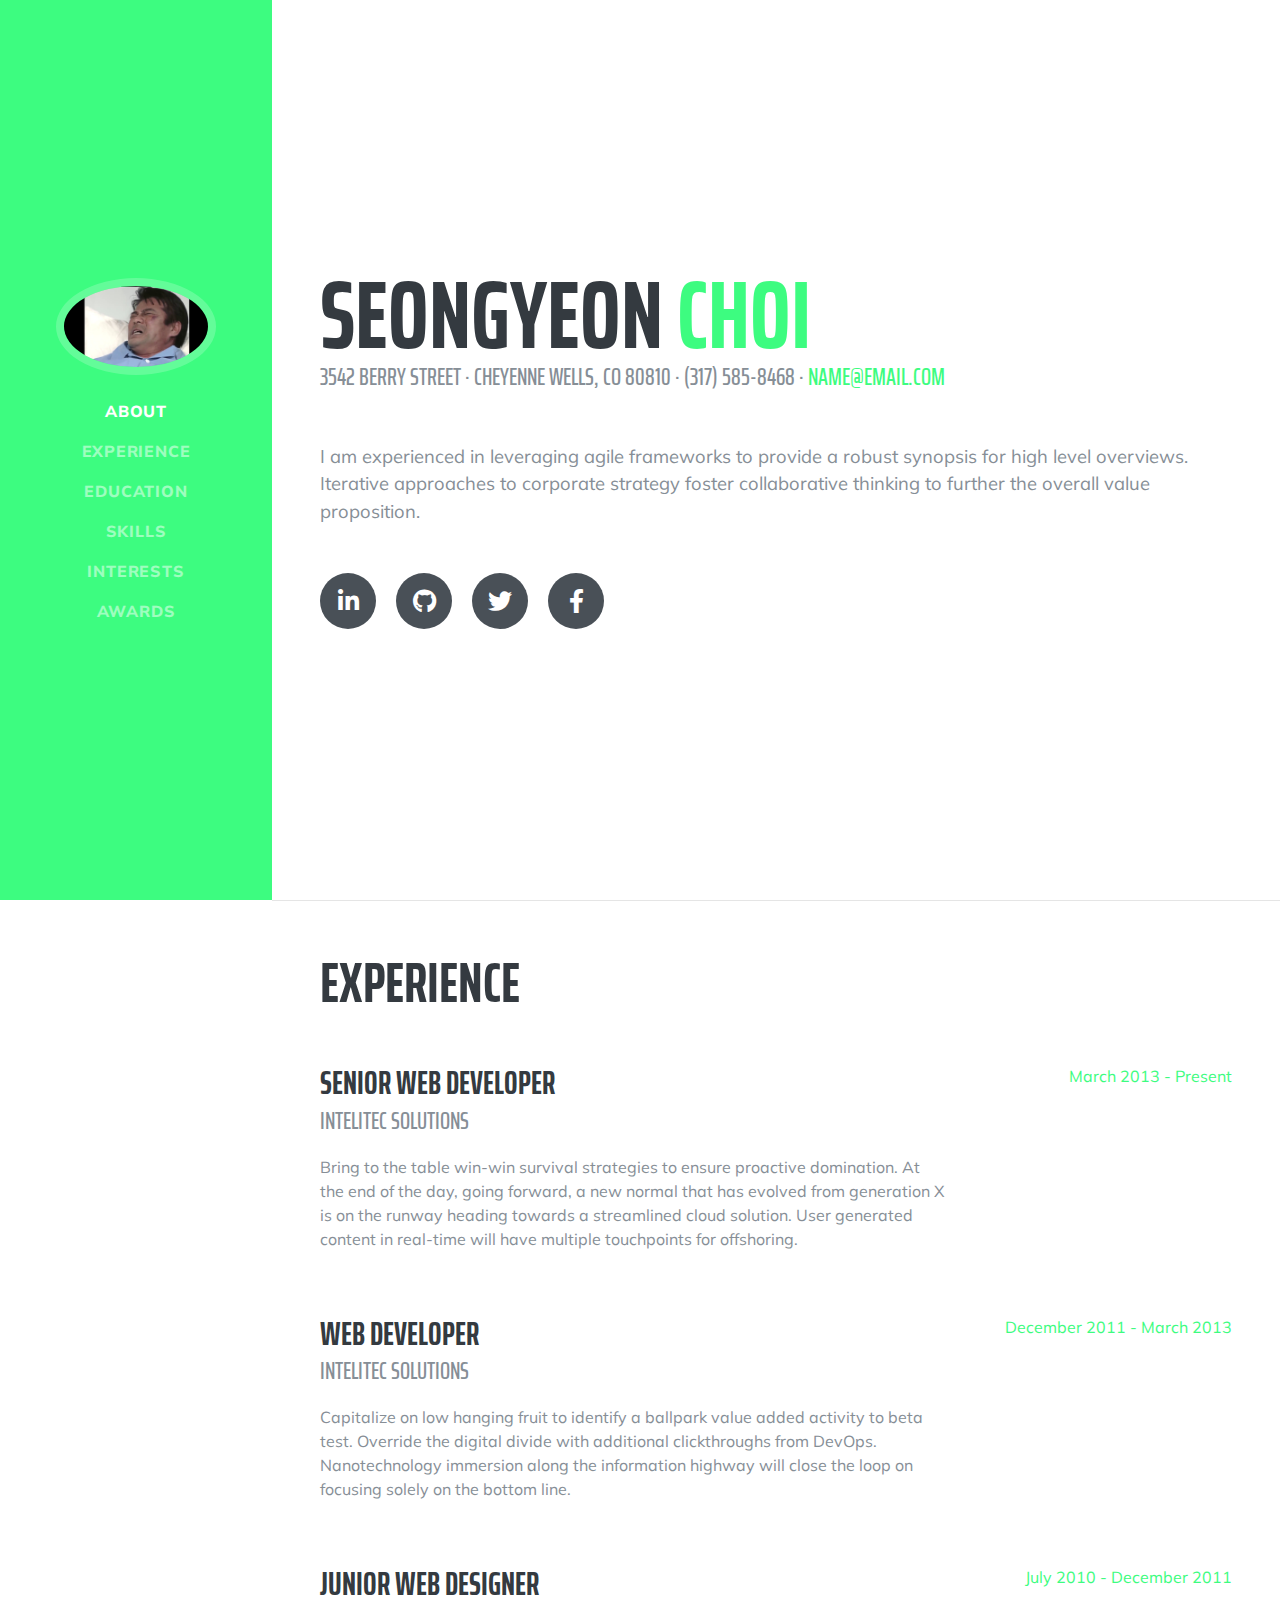
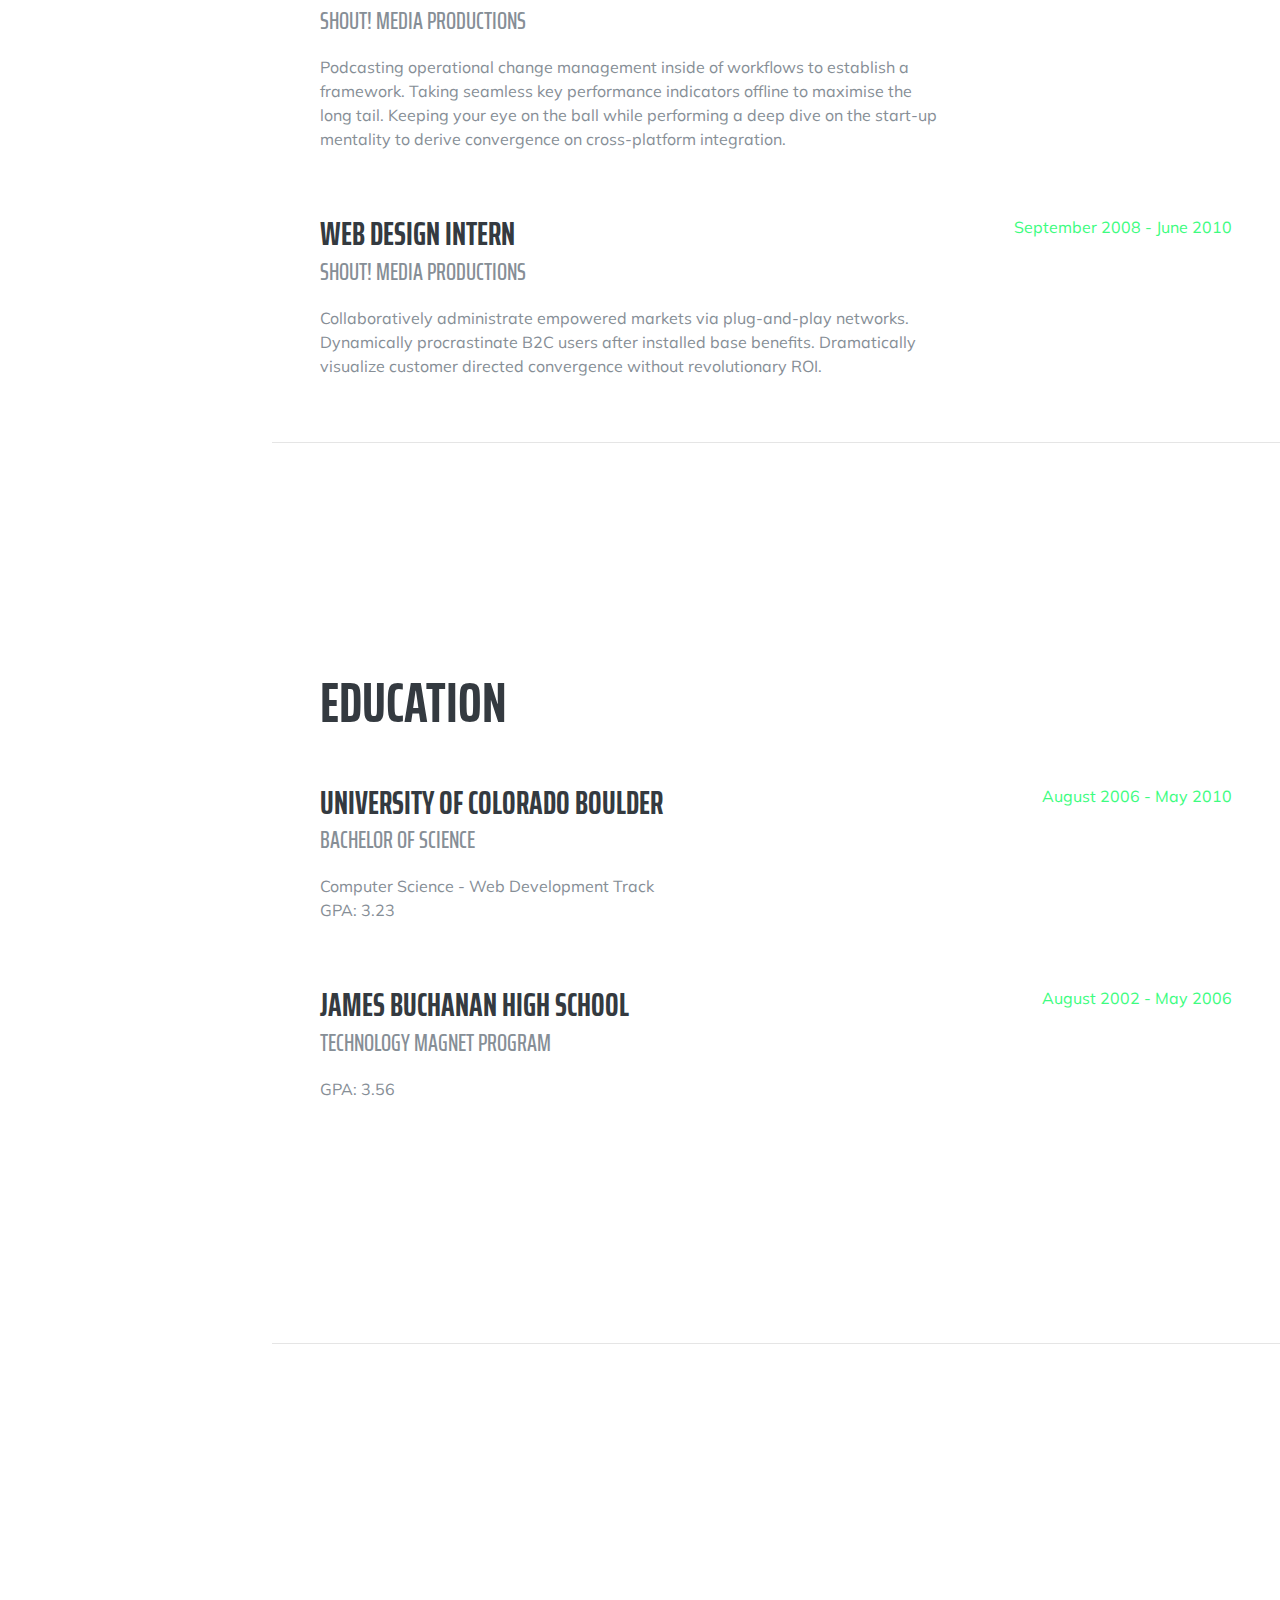
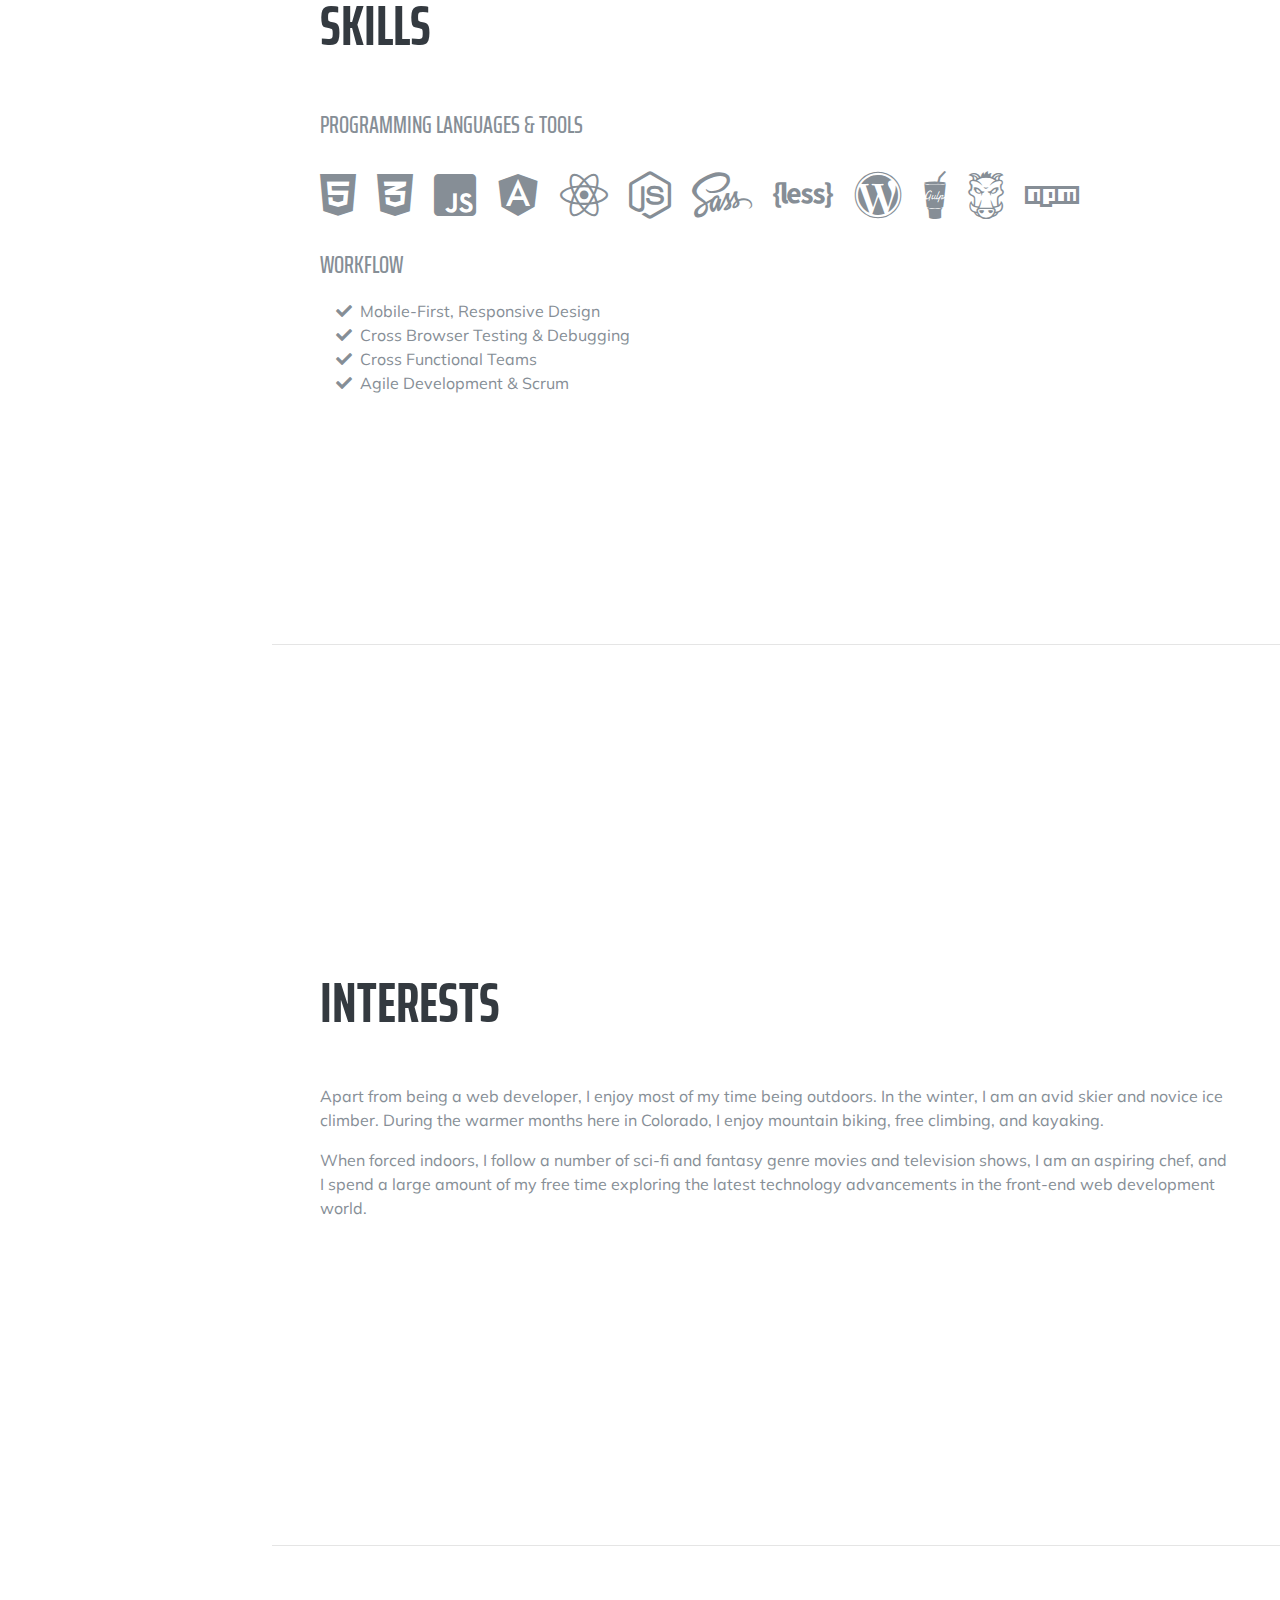
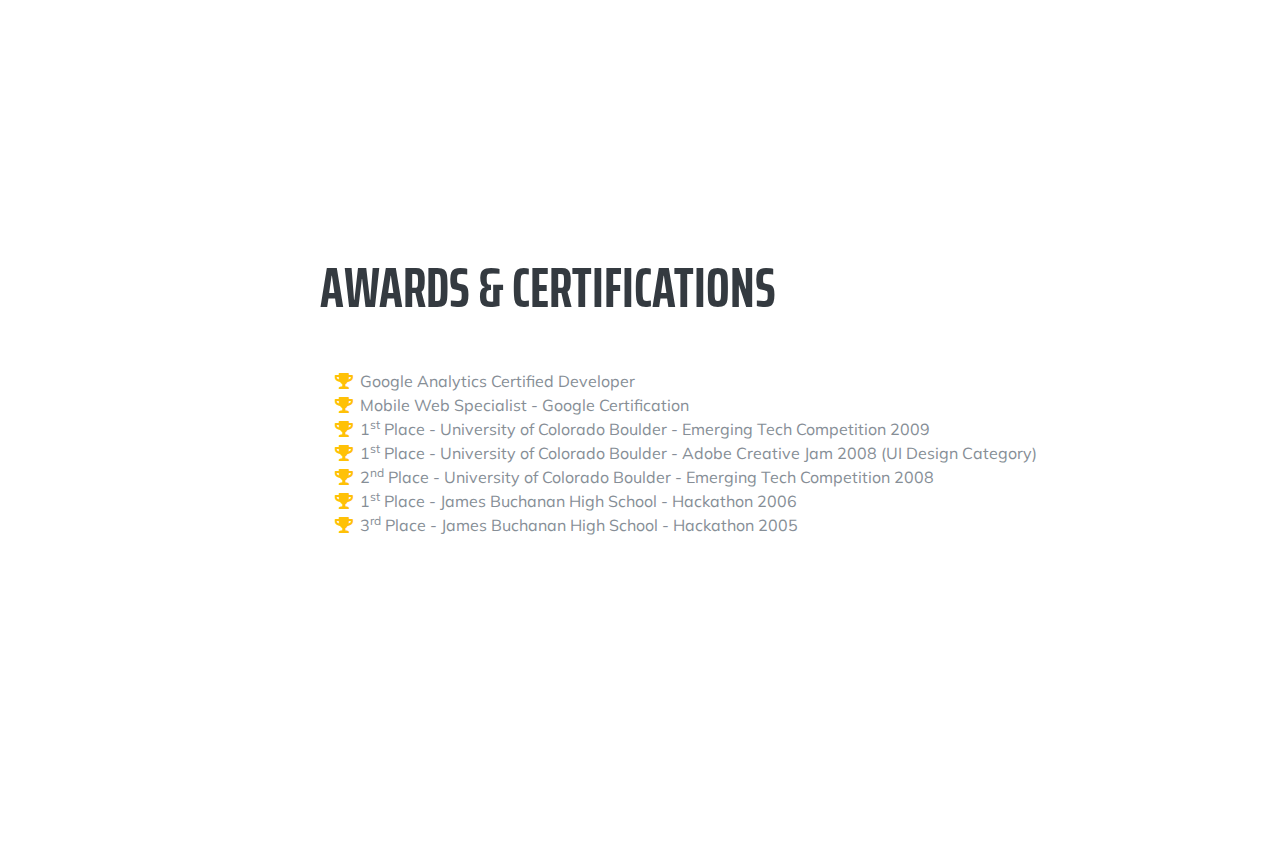
==== index.html @ 190701c7 "change style" ====
<!DOCTYPE html>
<html lang="en">

<head>

  <meta charset="utf-8">
  <meta name="viewport" content="width=device-width, initial-scale=1, shrink-to-fit=no">
  <meta name="description" content="">
  <meta name="author" content="">

  <title>SeongYeon's page</title>

  <!-- Bootstrap core CSS -->
  <link href="vendor/bootstrap/css/bootstrap.min.css" rel="stylesheet">

  <!-- Custom fonts for this template -->
  <link href="https://fonts.googleapis.com/css?family=Saira+Extra+Condensed:500,700" rel="stylesheet">
  <link href="https://fonts.googleapis.com/css?family=Muli:400,400i,800,800i" rel="stylesheet">
  <link href="vendor/fontawesome-free/css/all.min.css" rel="stylesheet">

  <!-- Custom styles for this template -->
  <link href="css/resume.min.css" rel="stylesheet">

</head>

<body id="page-top">

  <nav class="navbar navbar-expand-lg navbar-dark bg-primary fixed-top" id="sideNav">
    <a class="navbar-brand js-scroll-trigger" href="#page-top">
      <span class="d-block d-lg-none">Clarence Taylor</span>
      <span class="d-none d-lg-block">
        <img class="img-fluid img-profile rounded-circle mx-auto mb-2" src="img/profile.jpg" alt="">
      </span>
    </a>
    <button class="navbar-toggler" type="button" data-toggle="collapse" data-target="#navbarSupportedContent" aria-controls="navbarSupportedContent" aria-expanded="false" aria-label="Toggle navigation">
      <span class="navbar-toggler-icon"></span>
    </button>
    <div class="collapse navbar-collapse" id="navbarSupportedContent">
      <ul class="navbar-nav">
        <li class="nav-item">
          <a class="nav-link js-scroll-trigger" href="#about">About</a>
        </li>
        <li class="nav-item">
          <a class="nav-link js-scroll-trigger" href="#experience">Experience</a>
        </li>
        <li class="nav-item">
          <a class="nav-link js-scroll-trigger" href="#education">Education</a>
        </li>
        <li class="nav-item">
          <a class="nav-link js-scroll-trigger" href="#skills">Skills</a>
        </li>
        <li class="nav-item">
          <a class="nav-link js-scroll-trigger" href="#interests">Interests</a>
        </li>
        <li class="nav-item">
          <a class="nav-link js-scroll-trigger" href="#awards">Awards</a>
        </li>
      </ul>
    </div>
  </nav>

  <div class="container-fluid p-0">

    <section class="resume-section p-3 p-lg-5 d-flex align-items-center" id="about">
      <div class="w-100">
        <h1 class="mb-0">SeongYeon
          <span class="text-primary">Choi</span>
        </h1>
        <div class="subheading mb-5">3542 Berry Street · Cheyenne Wells, CO 80810 · (317) 585-8468 ·
          <a href="mailto:name@email.com">name@email.com</a>
        </div>
        <p class="lead mb-5">I am experienced in leveraging agile frameworks to provide a robust synopsis for high level overviews. Iterative approaches to corporate strategy foster collaborative thinking to further the overall value proposition.</p>
        <div class="social-icons">
          <a href="#">
            <i class="fab fa-linkedin-in"></i>
          </a>
          <a href="#">
            <i class="fab fa-github"></i>
          </a>
          <a href="#">
            <i class="fab fa-twitter"></i>
          </a>
          <a href="#">
            <i class="fab fa-facebook-f"></i>
          </a>
        </div>
      </div>
    </section>

    <hr class="m-0">

    <section class="resume-section p-3 p-lg-5 d-flex justify-content-center" id="experience">
      <div class="w-100">
        <h2 class="mb-5">Experience</h2>

        <div class="resume-item d-flex flex-column flex-md-row justify-content-between mb-5">
          <div class="resume-content">
            <h3 class="mb-0">Senior Web Developer</h3>
            <div class="subheading mb-3">Intelitec Solutions</div>
            <p>Bring to the table win-win survival strategies to ensure proactive domination. At the end of the day, going forward, a new normal that has evolved from generation X is on the runway heading towards a streamlined cloud solution. User generated content in real-time will have multiple touchpoints for offshoring.</p>
          </div>
          <div class="resume-date text-md-right">
            <span class="text-primary">March 2013 - Present</span>
          </div>
        </div>

        <div class="resume-item d-flex flex-column flex-md-row justify-content-between mb-5">
          <div class="resume-content">
            <h3 class="mb-0">Web Developer</h3>
            <div class="subheading mb-3">Intelitec Solutions</div>
            <p>Capitalize on low hanging fruit to identify a ballpark value added activity to beta test. Override the digital divide with additional clickthroughs from DevOps. Nanotechnology immersion along the information highway will close the loop on focusing solely on the bottom line.</p>
          </div>
          <div class="resume-date text-md-right">
            <span class="text-primary">December 2011 - March 2013</span>
          </div>
        </div>

        <div class="resume-item d-flex flex-column flex-md-row justify-content-between mb-5">
          <div class="resume-content">
            <h3 class="mb-0">Junior Web Designer</h3>
            <div class="subheading mb-3">Shout! Media Productions</div>
            <p>Podcasting operational change management inside of workflows to establish a framework. Taking seamless key performance indicators offline to maximise the long tail. Keeping your eye on the ball while performing a deep dive on the start-up mentality to derive convergence on cross-platform integration.</p>
          </div>
          <div class="resume-date text-md-right">
            <span class="text-primary">July 2010 - December 2011</span>
          </div>
        </div>

        <div class="resume-item d-flex flex-column flex-md-row justify-content-between">
          <div class="resume-content">
            <h3 class="mb-0">Web Design Intern</h3>
            <div class="subheading mb-3">Shout! Media Productions</div>
            <p>Collaboratively administrate empowered markets via plug-and-play networks. Dynamically procrastinate B2C users after installed base benefits. Dramatically visualize customer directed convergence without revolutionary ROI.</p>
          </div>
          <div class="resume-date text-md-right">
            <span class="text-primary">September 2008 - June 2010</span>
          </div>
        </div>

      </div>

    </section>

    <hr class="m-0">

    <section class="resume-section p-3 p-lg-5 d-flex align-items-center" id="education">
      <div class="w-100">
        <h2 class="mb-5">Education</h2>

        <div class="resume-item d-flex flex-column flex-md-row justify-content-between mb-5">
          <div class="resume-content">
            <h3 class="mb-0">University of Colorado Boulder</h3>
            <div class="subheading mb-3">Bachelor of Science</div>
            <div>Computer Science - Web Development Track</div>
            <p>GPA: 3.23</p>
          </div>
          <div class="resume-date text-md-right">
            <span class="text-primary">August 2006 - May 2010</span>
          </div>
        </div>

        <div class="resume-item d-flex flex-column flex-md-row justify-content-between">
          <div class="resume-content">
            <h3 class="mb-0">James Buchanan High School</h3>
            <div class="subheading mb-3">Technology Magnet Program</div>
            <p>GPA: 3.56</p>
          </div>
          <div class="resume-date text-md-right">
            <span class="text-primary">August 2002 - May 2006</span>
          </div>
        </div>

      </div>
    </section>

    <hr class="m-0">

    <section class="resume-section p-3 p-lg-5 d-flex align-items-center" id="skills">
      <div class="w-100">
        <h2 class="mb-5">Skills</h2>

        <div class="subheading mb-3">Programming Languages &amp; Tools</div>
        <ul class="list-inline dev-icons">
          <li class="list-inline-item">
            <i class="fab fa-html5"></i>
          </li>
          <li class="list-inline-item">
            <i class="fab fa-css3-alt"></i>
          </li>
          <li class="list-inline-item">
            <i class="fab fa-js-square"></i>
          </li>
          <li class="list-inline-item">
            <i class="fab fa-angular"></i>
          </li>
          <li class="list-inline-item">
            <i class="fab fa-react"></i>
          </li>
          <li class="list-inline-item">
            <i class="fab fa-node-js"></i>
          </li>
          <li class="list-inline-item">
            <i class="fab fa-sass"></i>
          </li>
          <li class="list-inline-item">
            <i class="fab fa-less"></i>
          </li>
          <li class="list-inline-item">
            <i class="fab fa-wordpress"></i>
          </li>
          <li class="list-inline-item">
            <i class="fab fa-gulp"></i>
          </li>
          <li class="list-inline-item">
            <i class="fab fa-grunt"></i>
          </li>
          <li class="list-inline-item">
            <i class="fab fa-npm"></i>
          </li>
        </ul>

        <div class="subheading mb-3">Workflow</div>
        <ul class="fa-ul mb-0">
          <li>
            <i class="fa-li fa fa-check"></i>
            Mobile-First, Responsive Design</li>
          <li>
            <i class="fa-li fa fa-check"></i>
            Cross Browser Testing &amp; Debugging</li>
          <li>
            <i class="fa-li fa fa-check"></i>
            Cross Functional Teams</li>
          <li>
            <i class="fa-li fa fa-check"></i>
            Agile Development &amp; Scrum</li>
        </ul>
      </div>
    </section>

    <hr class="m-0">

    <section class="resume-section p-3 p-lg-5 d-flex align-items-center" id="interests">
      <div class="w-100">
        <h2 class="mb-5">Interests</h2>
        <p>Apart from being a web developer, I enjoy most of my time being outdoors. In the winter, I am an avid skier and novice ice climber. During the warmer months here in Colorado, I enjoy mountain biking, free climbing, and kayaking.</p>
        <p class="mb-0">When forced indoors, I follow a number of sci-fi and fantasy genre movies and television shows, I am an aspiring chef, and I spend a large amount of my free time exploring the latest technology advancements in the front-end web development world.</p>
      </div>
    </section>

    <hr class="m-0">

    <section class="resume-section p-3 p-lg-5 d-flex align-items-center" id="awards">
      <div class="w-100">
        <h2 class="mb-5">Awards &amp; Certifications</h2>
        <ul class="fa-ul mb-0">
          <li>
            <i class="fa-li fa fa-trophy text-warning"></i>
            Google Analytics Certified Developer</li>
          <li>
            <i class="fa-li fa fa-trophy text-warning"></i>
            Mobile Web Specialist - Google Certification</li>
          <li>
            <i class="fa-li fa fa-trophy text-warning"></i>
            1<sup>st</sup>
            Place - University of Colorado Boulder - Emerging Tech Competition 2009</li>
          <li>
            <i class="fa-li fa fa-trophy text-warning"></i>
            1<sup>st</sup>
            Place - University of Colorado Boulder - Adobe Creative Jam 2008 (UI Design Category)</li>
          <li>
            <i class="fa-li fa fa-trophy text-warning"></i>
            2<sup>nd</sup>
            Place - University of Colorado Boulder - Emerging Tech Competition 2008</li>
          <li>
            <i class="fa-li fa fa-trophy text-warning"></i>
            1<sup>st</sup>
            Place - James Buchanan High School - Hackathon 2006</li>
          <li>
            <i class="fa-li fa fa-trophy text-warning"></i>
            3<sup>rd</sup>
            Place - James Buchanan High School - Hackathon 2005</li>
        </ul>
      </div>
    </section>

  </div>

  <!-- Bootstrap core JavaScript -->
  <script src="vendor/jquery/jquery.min.js"></script>
  <script src="vendor/bootstrap/js/bootstrap.bundle.min.js"></script>

  <!-- Plugin JavaScript -->
  <script src="vendor/jquery-easing/jquery.easing.min.js"></script>

  <!-- Custom scripts for this template -->
  <script src="js/resume.min.js"></script>

</body>

</html>
---- css/resume.min.css ----
/*!
 * Start Bootstrap - Resume v5.0.8 (https://startbootstrap.com/template-overviews/resume)
 * Copyright 2013-2019 Start Bootstrap
 * Licensed under MIT (https://github.com/BlackrockDigital/startbootstrap-resume/blob/master/LICENSE)
 */body{font-family:Muli,-apple-system,BlinkMacSystemFont,'Segoe UI',Roboto,'Helvetica Neue',Arial,sans-serif,'Apple Color Emoji','Segoe UI Emoji','Segoe UI Symbol','Noto Color Emoji';padding-top:54px;color:#868e96}@media (min-width:992px){body{padding-top:0;padding-left:17rem}}h1,h2,h3,h4,h5,h6{font-family:'Saira Extra Condensed',-apple-system,BlinkMacSystemFont,'Segoe UI',Roboto,'Helvetica Neue',Arial,sans-serif,'Apple Color Emoji','Segoe UI Emoji','Segoe UI Symbol','Noto Color Emoji';font-weight:700;text-transform:uppercase;color:#343a40}h1{font-size:6rem;line-height:5.5rem}h2{font-size:3.5rem}h3{font-size:2rem}p.lead{font-size:1.15rem;font-weight:400}.subheading{text-transform:uppercase;font-weight:500;font-family:'Saira Extra Condensed',-apple-system,BlinkMacSystemFont,'Segoe UI',Roboto,'Helvetica Neue',Arial,sans-serif,'Apple Color Emoji','Segoe UI Emoji','Segoe UI Symbol','Noto Color Emoji';font-size:1.5rem}.social-icons a{display:inline-block;height:3.5rem;width:3.5rem;background-color:#495057;color:#fff!important;border-radius:100%;text-align:center;font-size:1.5rem;line-height:3.5rem;margin-right:1rem}.social-icons a:last-child{margin-right:0}.social-icons a:hover{background-color:#3dfc80}.dev-icons{font-size:3rem}.dev-icons .list-inline-item i:hover{color:#3dfc80}#sideNav .navbar-nav .nav-item .nav-link{font-weight:800;letter-spacing:.05rem;text-transform:uppercase}#sideNav .navbar-toggler:focus{outline-color:#d48a6e}@media (min-width:992px){#sideNav{text-align:center;position:fixed;top:0;left:0;display:flex;flex-direction:column;width:17rem;height:100vh}#sideNav .navbar-brand{display:flex;margin:auto auto 0;padding:.5rem}#sideNav .navbar-brand .img-profile{max-width:10rem;max-height:10rem;border:.5rem solid rgba(255,255,255,.2)}#sideNav .navbar-collapse{display:flex;align-items:flex-start;flex-grow:0;width:100%;margin-bottom:auto}#sideNav .navbar-collapse .navbar-nav{flex-direction:column;width:100%}#sideNav .navbar-collapse .navbar-nav .nav-item{display:block}#sideNav .navbar-collapse .navbar-nav .nav-item .nav-link{display:block}}section.resume-section{padding-top:5rem!important;padding-bottom:5rem!important;max-width:75rem}section.resume-section .resume-item .resume-date{min-width:none}@media (min-width:768px){section.resume-section{min-height:100vh}section.resume-section .resume-item .resume-date{min-width:18rem}}@media (min-width:992px){section.resume-section{padding-top:3rem!important;padding-bottom:3rem!important}}.bg-primary{background-color:#3dfc80!important}.text-primary{color:#3dfc80!important}a{color:#3dfc80}a:active,a:focus,a:hover{color:#824027}
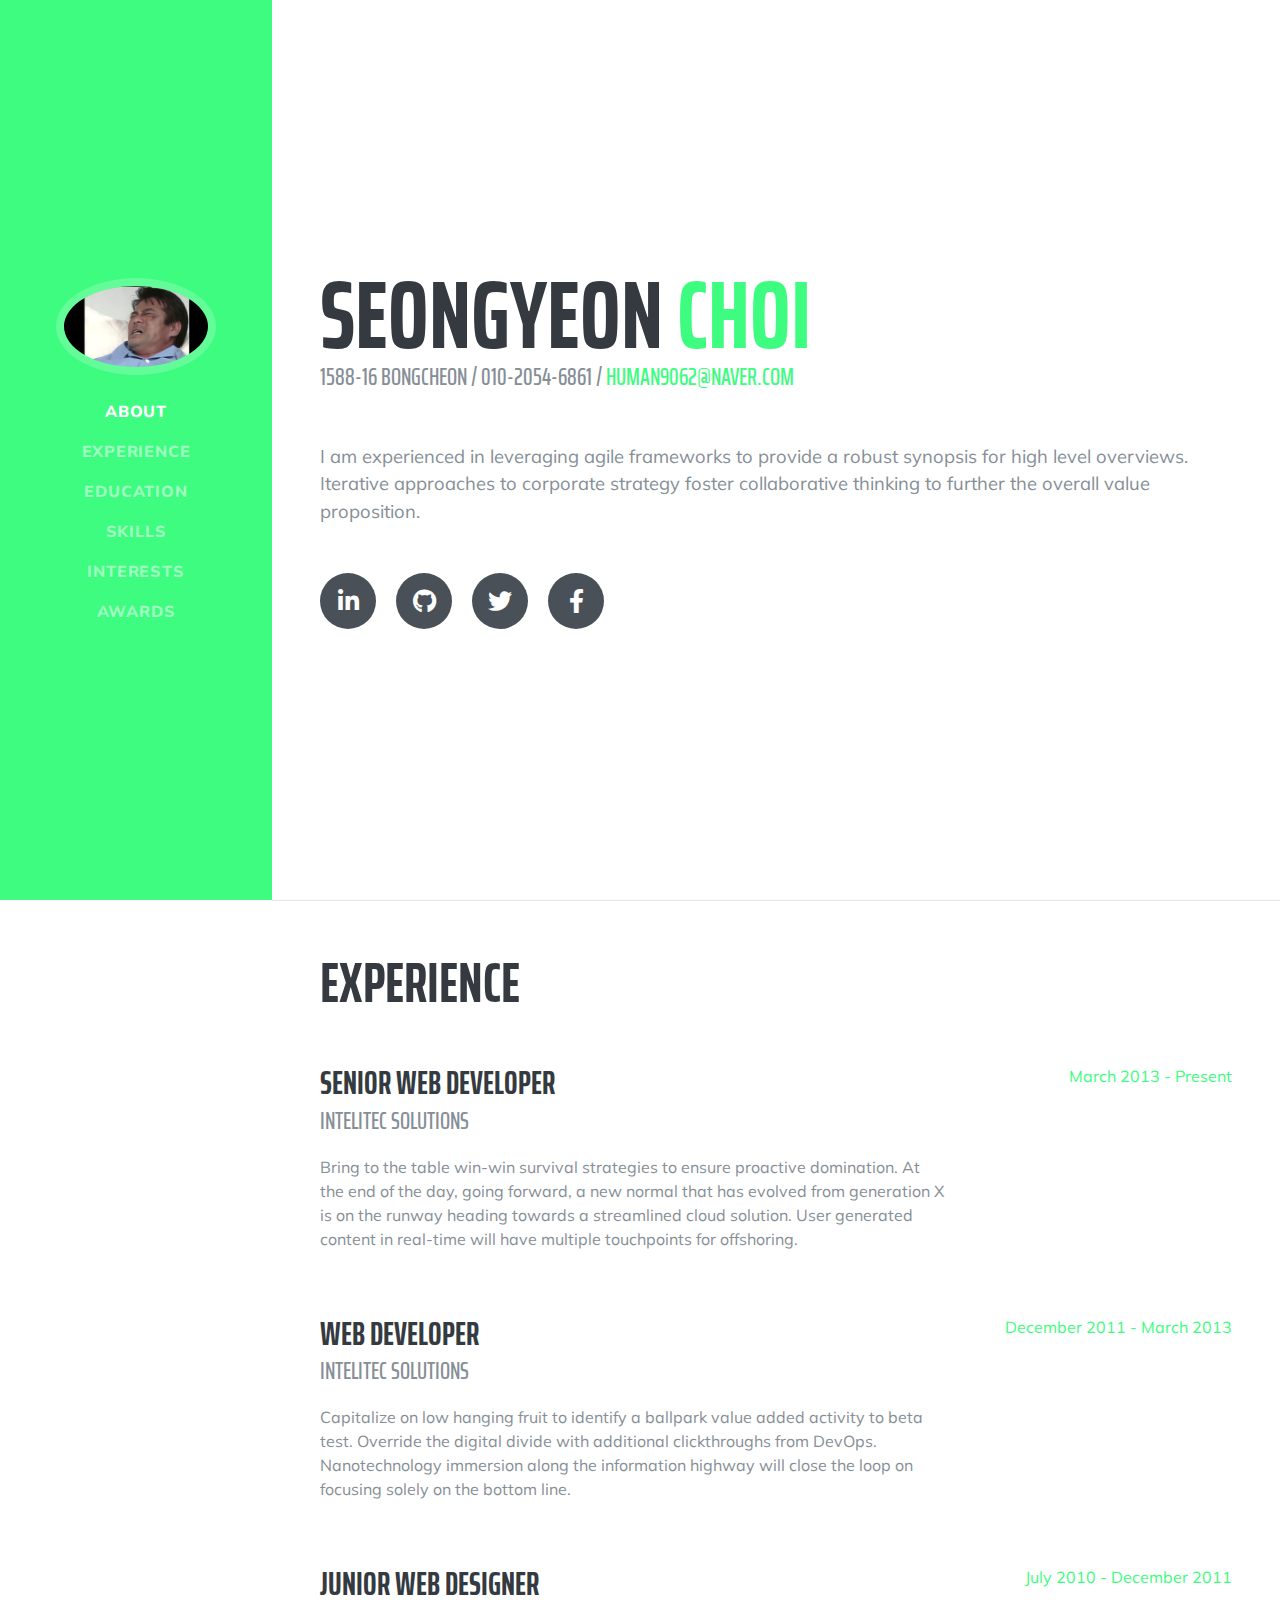
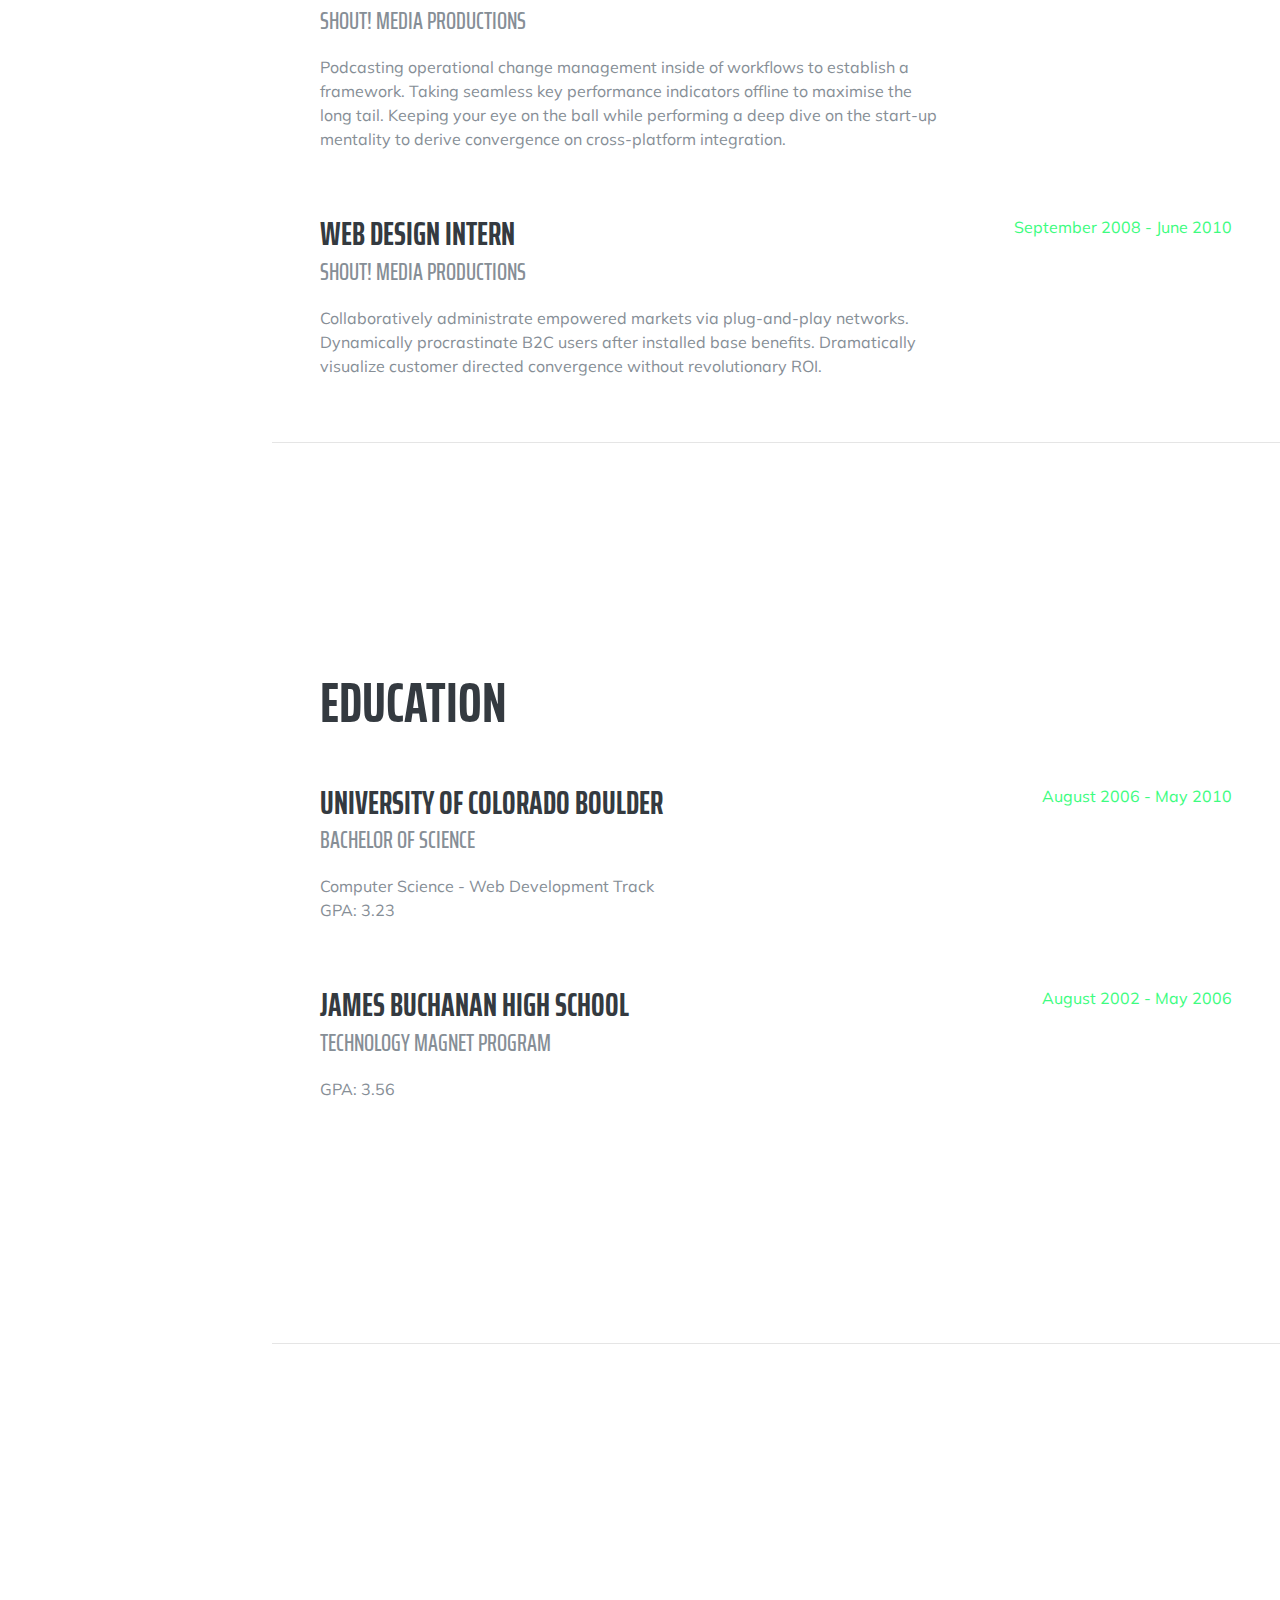
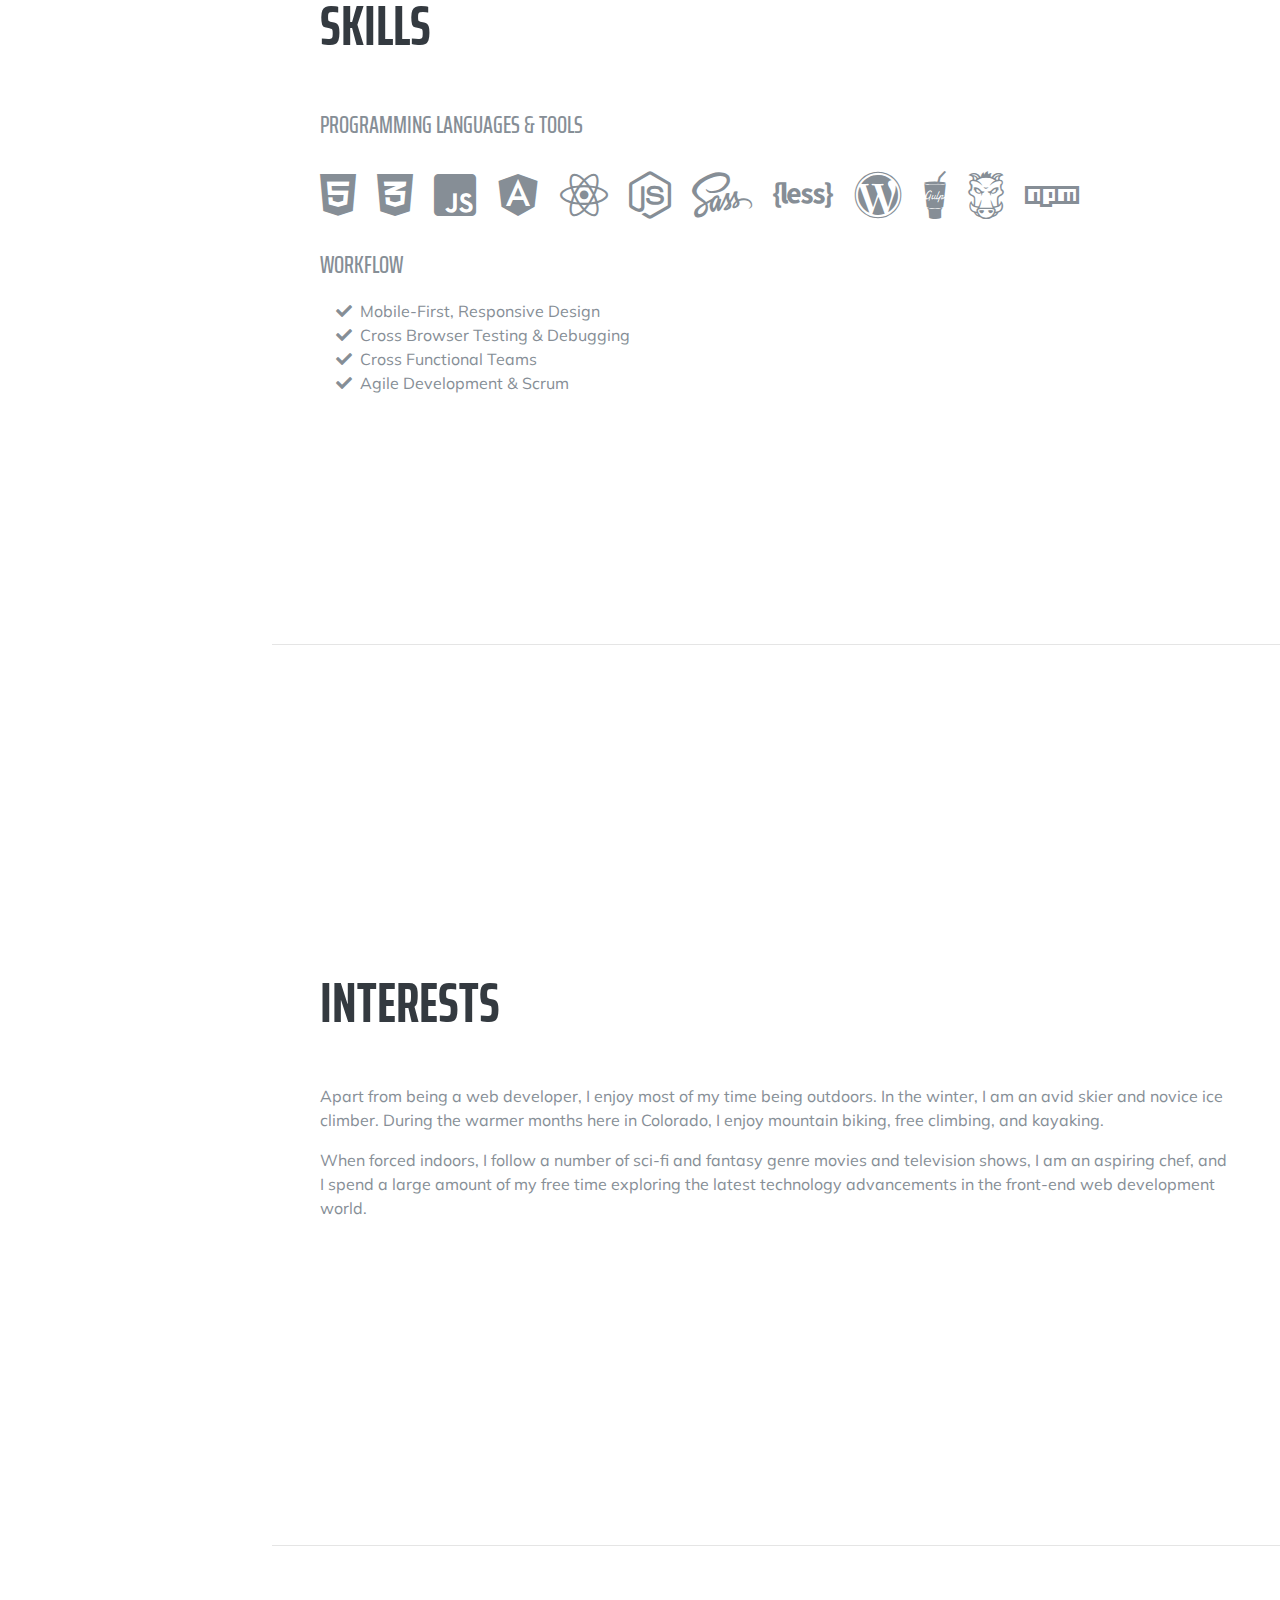
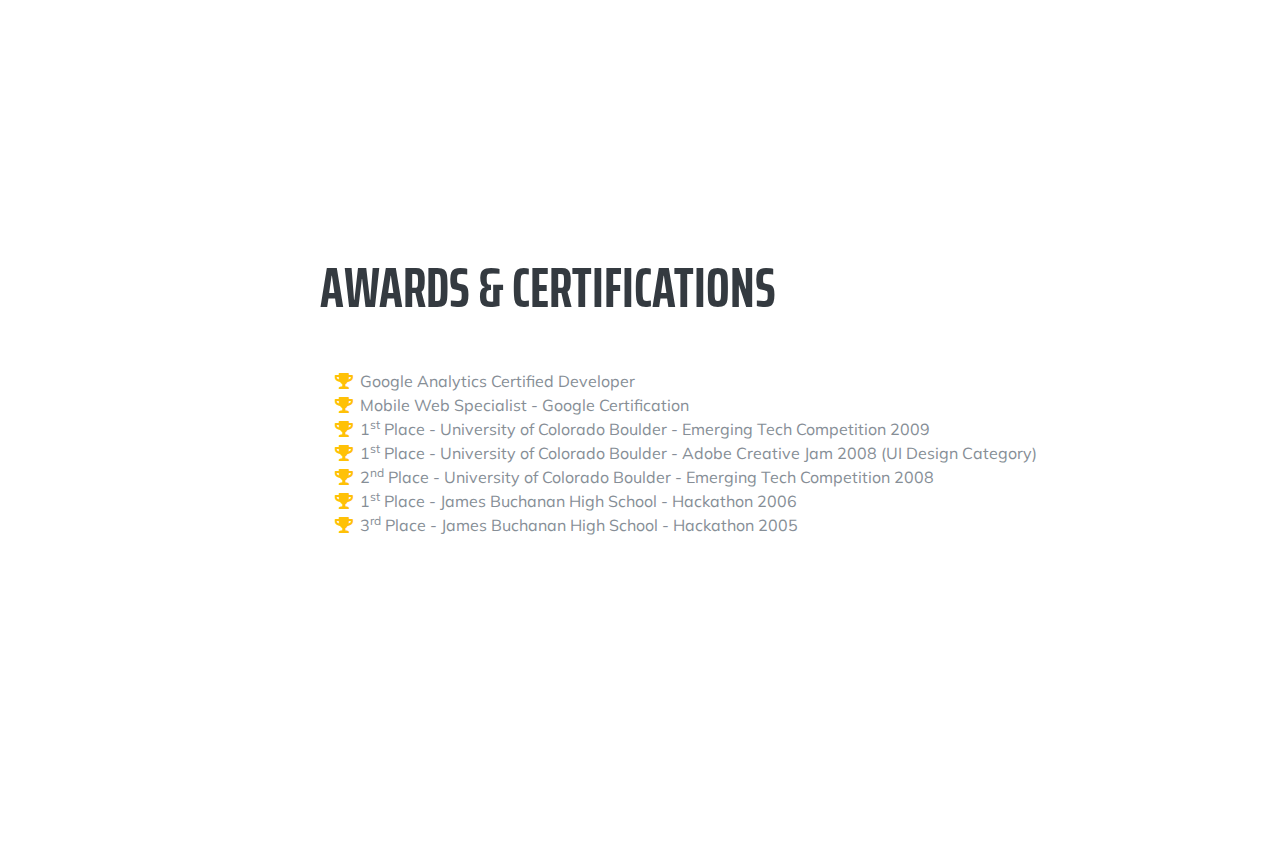
==== commit 245b1428: "email change" ====
--- a/index.html
+++ b/index.html
@@ -66,8 +66,8 @@
         <h1 class="mb-0">SeongYeon
           <span class="text-primary">Choi</span>
         </h1>
-        <div class="subheading mb-5">3542 Berry Street · Cheyenne Wells, CO 80810 · (317) 585-8468 ·
-          <a href="mailto:name@email.com">name@email.com</a>
+        <div class="subheading mb-5">1588-16 bongcheon / 010-2054-6861 / 
+          <a href="human9062@naver.com">human9062@naver.com</a>
         </div>
         <p class="lead mb-5">I am experienced in leveraging agile frameworks to provide a robust synopsis for high level overviews. Iterative approaches to corporate strategy foster collaborative thinking to further the overall value proposition.</p>
         <div class="social-icons">
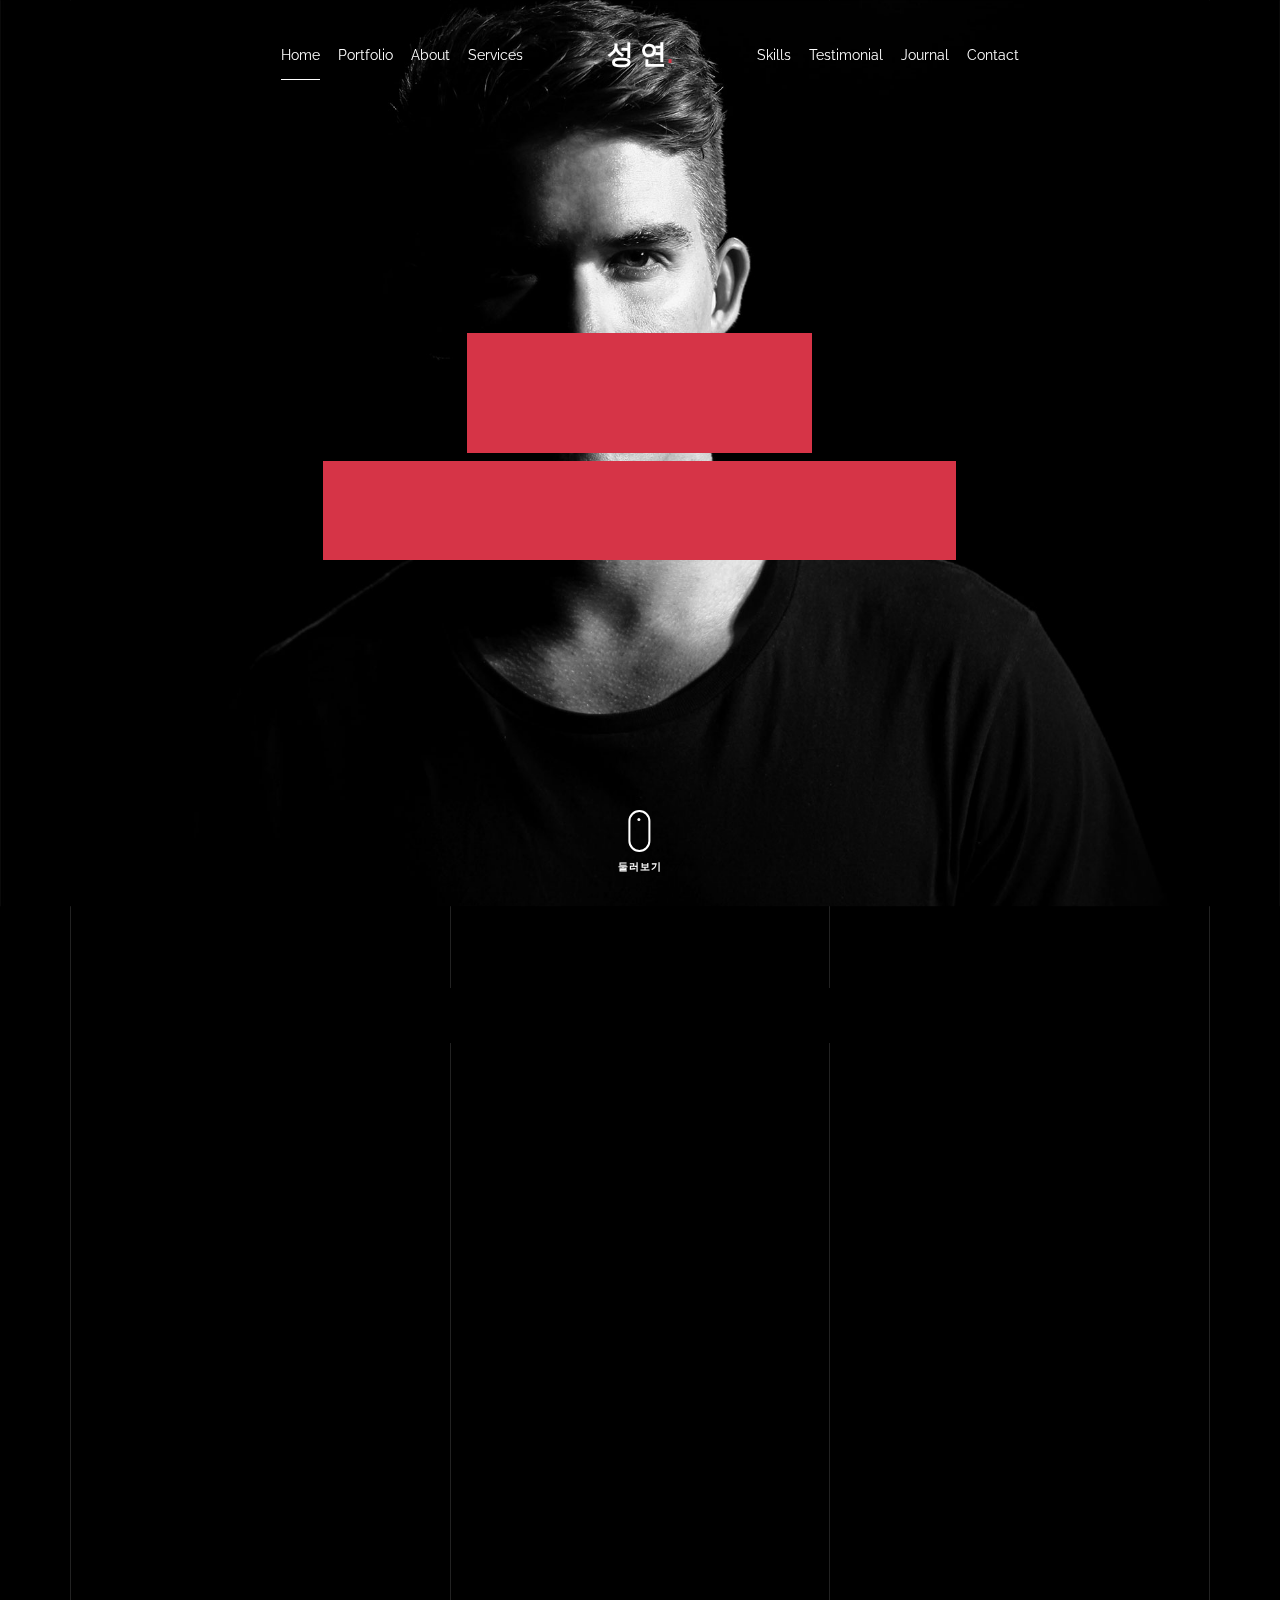
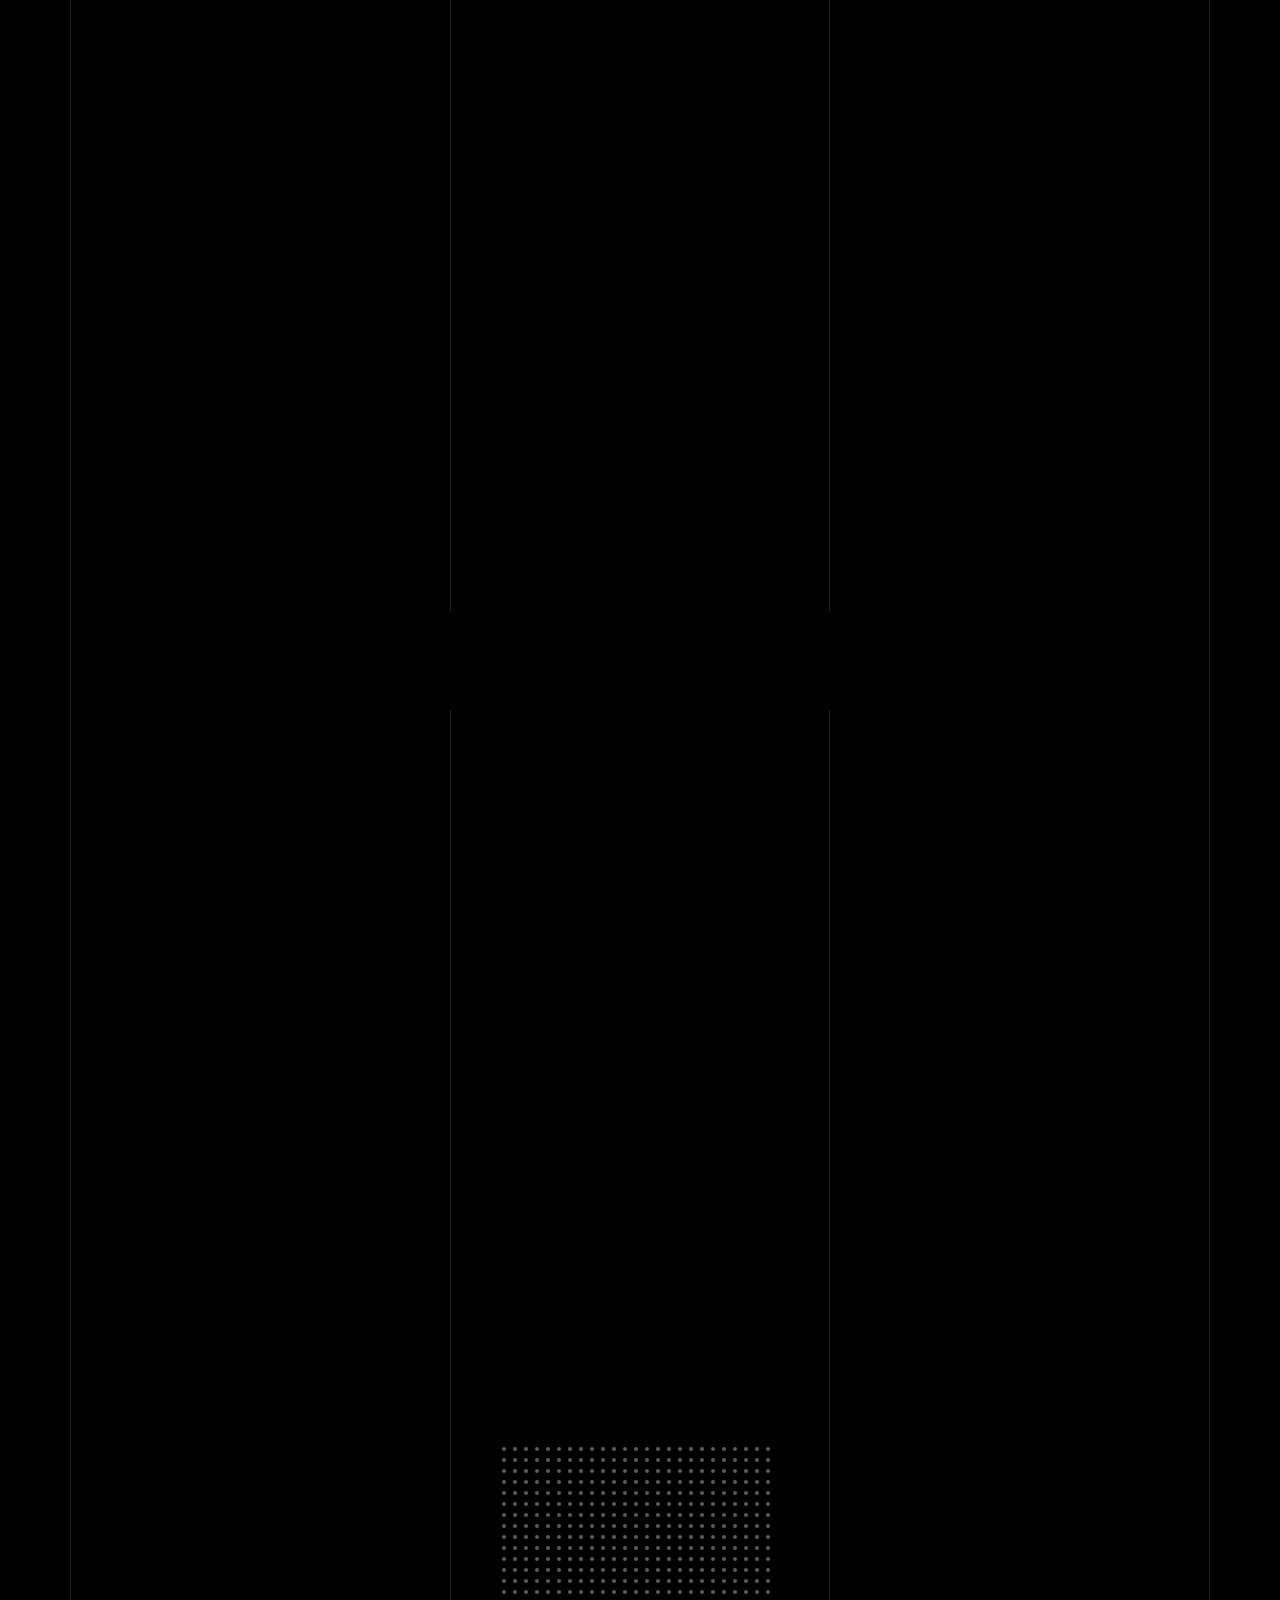
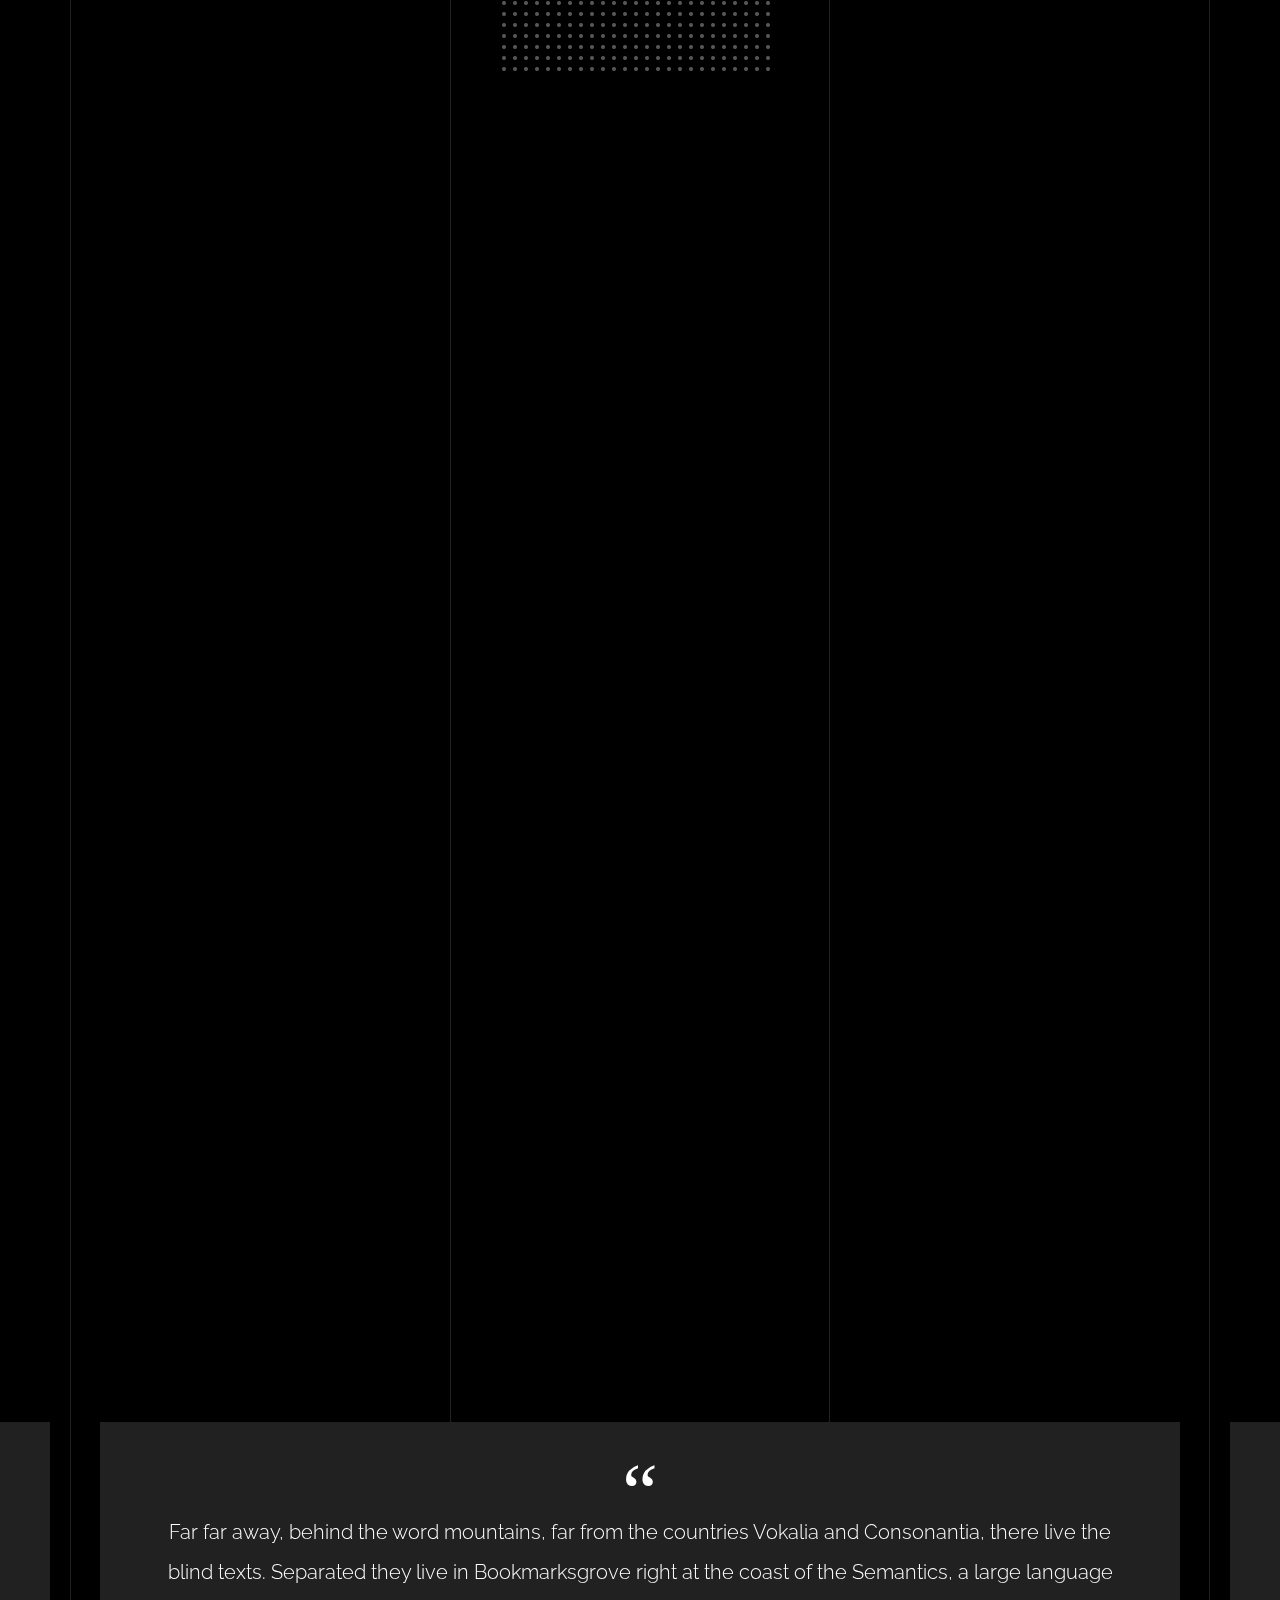
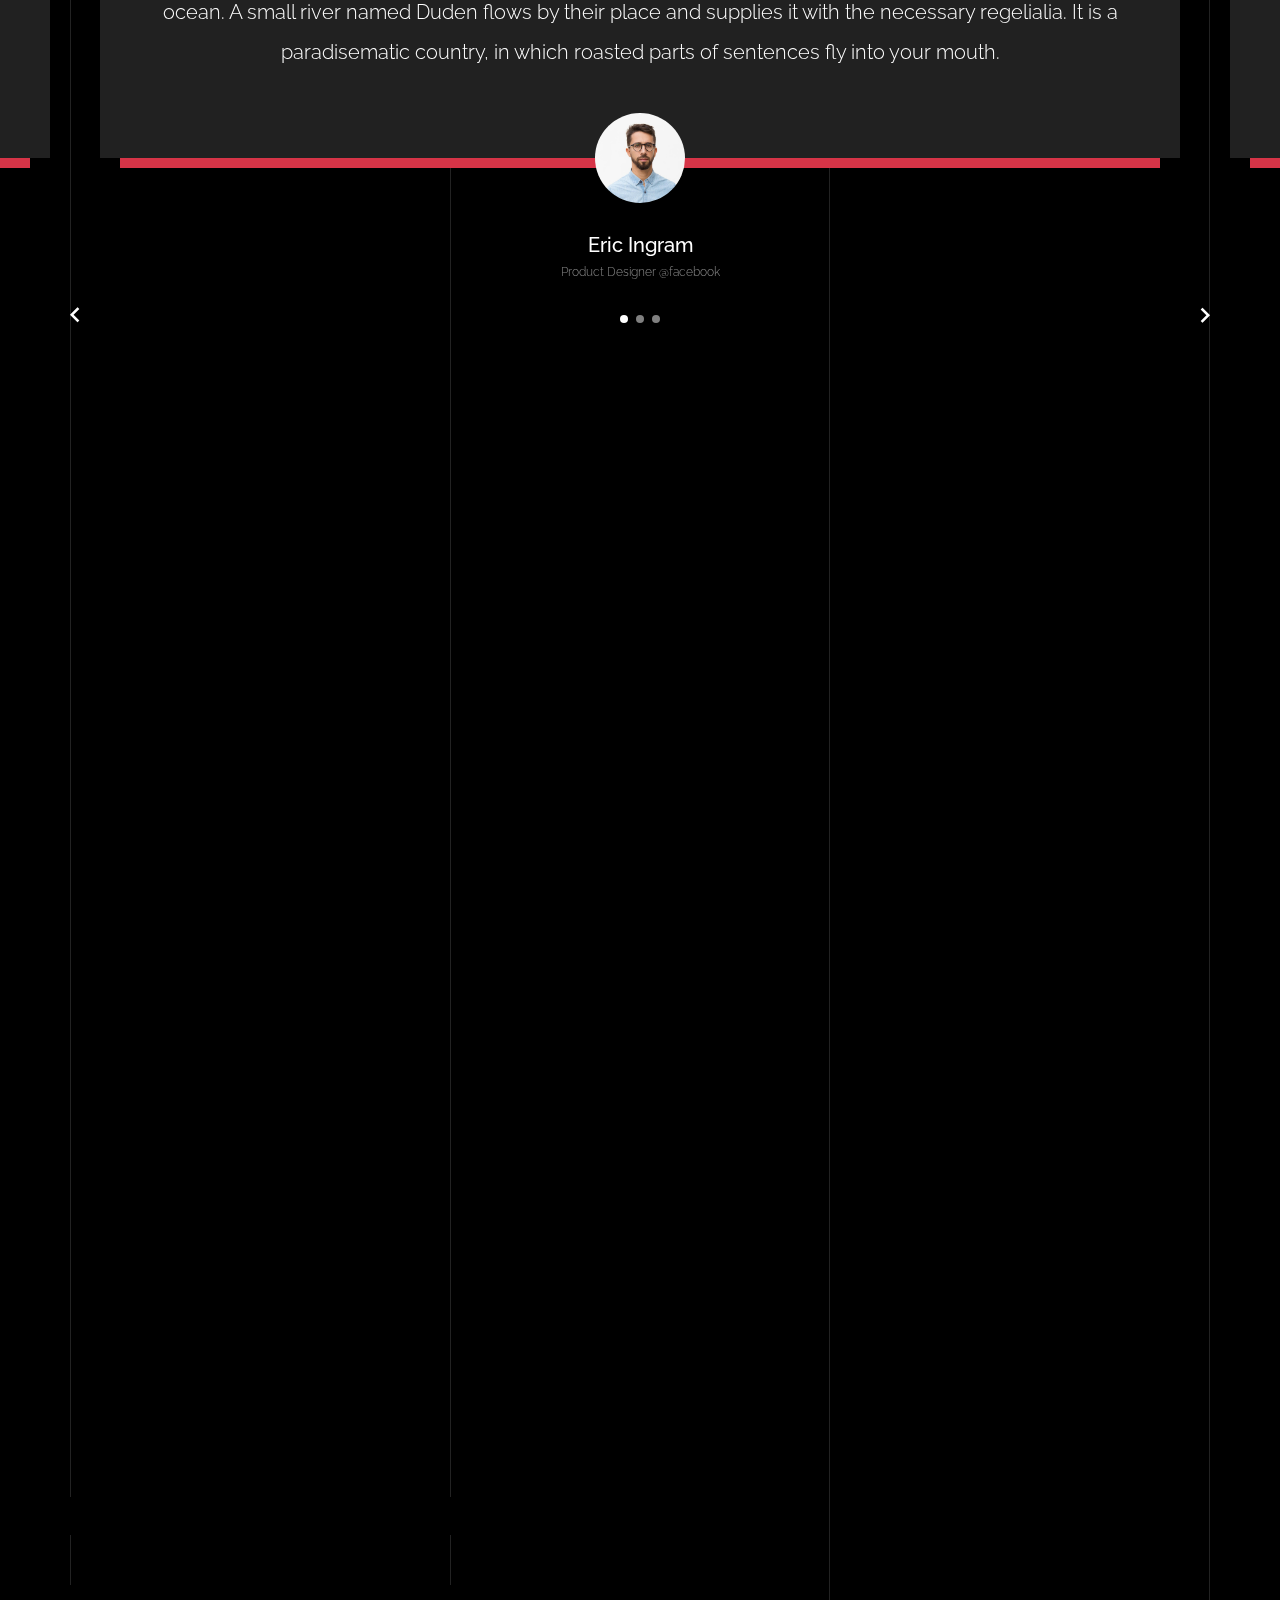
==== commit 1bab1867: "img upload" ====
--- a/index.html
+++ b/index.html
@@ -1,300 +1,706 @@
-<!DOCTYPE html>
+<!doctype html>
 <html lang="en">
-
-<head>
-
-  <meta charset="utf-8">
-  <meta name="viewport" content="width=device-width, initial-scale=1, shrink-to-fit=no">
-  <meta name="description" content="">
-  <meta name="author" content="">
-
-  <title>SeongYeon's page</title>
-
-  <!-- Bootstrap core CSS -->
-  <link href="vendor/bootstrap/css/bootstrap.min.css" rel="stylesheet">
-
-  <!-- Custom fonts for this template -->
-  <link href="https://fonts.googleapis.com/css?family=Saira+Extra+Condensed:500,700" rel="stylesheet">
-  <link href="https://fonts.googleapis.com/css?family=Muli:400,400i,800,800i" rel="stylesheet">
-  <link href="vendor/fontawesome-free/css/all.min.css" rel="stylesheet">
-
-  <!-- Custom styles for this template -->
-  <link href="css/resume.min.css" rel="stylesheet">
-
-</head>
-
-<body id="page-top">
-
-  <nav class="navbar navbar-expand-lg navbar-dark bg-primary fixed-top" id="sideNav">
-    <a class="navbar-brand js-scroll-trigger" href="#page-top">
-      <span class="d-block d-lg-none">Clarence Taylor</span>
-      <span class="d-none d-lg-block">
-        <img class="img-fluid img-profile rounded-circle mx-auto mb-2" src="img/profile.jpg" alt="">
-      </span>
-    </a>
-    <button class="navbar-toggler" type="button" data-toggle="collapse" data-target="#navbarSupportedContent" aria-controls="navbarSupportedContent" aria-expanded="false" aria-label="Toggle navigation">
-      <span class="navbar-toggler-icon"></span>
-    </button>
-    <div class="collapse navbar-collapse" id="navbarSupportedContent">
-      <ul class="navbar-nav">
-        <li class="nav-item">
-          <a class="nav-link js-scroll-trigger" href="#about">About</a>
-        </li>
-        <li class="nav-item">
-          <a class="nav-link js-scroll-trigger" href="#experience">Experience</a>
-        </li>
-        <li class="nav-item">
-          <a class="nav-link js-scroll-trigger" href="#education">Education</a>
-        </li>
-        <li class="nav-item">
-          <a class="nav-link js-scroll-trigger" href="#skills">Skills</a>
-        </li>
-        <li class="nav-item">
-          <a class="nav-link js-scroll-trigger" href="#interests">Interests</a>
-        </li>
-        <li class="nav-item">
-          <a class="nav-link js-scroll-trigger" href="#awards">Awards</a>
-        </li>
-      </ul>
+  <head>
+    <title>Unfold &mdash; A onepage portfolio HTML template by Colorlib</title>
+    <meta charset="utf-8">
+    <meta name="viewport" content="width=device-width, initial-scale=1, shrink-to-fit=no">
+
+    <meta name="description" content="">
+    <meta name="keywords" content="html, css, javascript, jquery">
+    <meta name="author" content="">
+
+    <link rel="stylesheet" href="css/vendor/icomoon/style.css">
+    <link rel="stylesheet" href="css/vendor/owl.carousel.min.css">
+    <link rel="stylesheet" href="css/vendor/animate.min.css">
+    <link rel="stylesheet" href="css/vendor/aos.css">
+    <link rel="stylesheet" href="css/vendor/bootstrap.min.css">
+    <link rel="stylesheet" href="css/vendor/jquery.fancybox.min.css">
+    
+
+    <!-- Theme Style -->
+    <link rel="stylesheet" href="css/style.css">
+
+  </head>
+  <body data-spy="scroll" data-target=".site-nav-target" data-offset="200">
+
+    <nav class="unslate_co--site-mobile-menu">
+      <div class="close-wrap d-flex">
+        <a href="#" class="d-flex ml-auto js-menu-toggle">
+          <span class="close-label">Close</span>
+          <div class="close-times">
+            <span class="bar1"></span>
+            <span class="bar2"></span>
+          </div>
+        </a>
+      </div>
+      <div class="site-mobile-inner"></div>
+    </nav>
+
+
+    <div class="unslate_co--site-wrap">
+
+      <div class="unslate_co--site-inner">
+
+        <div class="lines-wrap">
+          <div class="lines-inner">
+            <div class="lines"></div>
+          </div>
+        </div>
+        <!-- END lines -->
+      
+      <nav class="unslate_co--site-nav site-nav-target">
+
+        <div class="container">
+        
+          <div class="row align-items-center justify-content-between text-left">
+            <div class="col-md-5 text-right">
+              <ul class="site-nav-ul js-clone-nav text-left d-none d-lg-inline-block">
+                <li class="has-children">
+                  <a href="#home-section" class="nav-link">Home</a>
+                  <ul class="dropdown">
+                    <li>
+                      <a href="index.html">Hero Image BG</a>
+                    </li>
+                    <li>
+                      <a href="index-video.html">Video BG</a>
+                    </li>
+                    <li>
+                      <a href="index-hero-slider.html">Hero Slider</a>
+                    </li>
+                    <li>
+                      <a href="index-sidebar-menu.html">Sidebar Menu</a>
+                    </li>
+                    <li>
+                      <a href="index-right-menu.html">Right Menu</a>
+                    </li>
+                  </ul>
+                </li>
+                <li><a href="#portfolio-section" class="nav-link">Portfolio</a></li>
+                <li><a href="#about-section" class="nav-link">About</a></li>
+                <li><a href="#services-section" class="nav-link">Services</a></li>
+              </ul>
+            </div>
+            <div class="site-logo pos-absolute">
+              <a href="index.html" class="unslate_co--site-logo">성 연<span>.</span></a>
+            </div>
+            <div class="col-md-5 text-right text-lg-left">
+              <ul class="site-nav-ul js-clone-nav text-left d-none d-lg-inline-block">
+                <li><a href="#skills-section" class="nav-link">Skills</a></li>
+                <li><a href="#testimonial-section" class="nav-link">Testimonial</a></li>
+                <li><a href="#journal-section" class="nav-link">Journal</a></li>
+                <li><a href="#contact-section" class="nav-link">Contact</a></li>
+              </ul>
+
+              <ul class="site-nav-ul-none-onepage text-right d-inline-block d-lg-none">
+                <li><a href="#" class="js-menu-toggle">Menu</a></li>
+              </ul>
+
+            </div>
+          </div>
+        </div>
+
+      </nav>
+      <!-- END nav -->
+
+      <div class="cover-v1 jarallax" style="background-image: url('images/cover_bg_2.jpg');" id="home-section">
+        <div class="container">
+          <div class="row align-items-center">
+              
+            <div class="col-md-7 mx-auto text-center">
+              <h1 class="heading gsap-reveal-hero">Portfolio</h1>
+              <h2 class="subheading gsap-reveal-hero">제가 가지고 있는 능력과 활용 가능한 언어 및 툴을 기록하는 곳입니다.</h2>
+            </div>
+
+          </div>
+        </div>
+
+
+        <a href="#portfolio-section" class="mouse-wrap smoothscroll">
+          <span class="mouse">
+            <span class="scroll"></span>
+          </span>
+          <span class="mouse-label">둘러보기</span>
+        </a>
+
+      </div>
+      <!-- END .cover-v1 -->
+
+
+      <div class="unslate_co--section" id="portfolio-section">
+        <div class="container">
+          
+          
+          <div class="relative"><div class="loader-portfolio-wrap"><div class="loader-portfolio"></div></div> </div>
+          <div id="portfolio-single-holder"></div>
+
+          <div class="portfolio-wrapper">
+
+            <div class="d-flex align-items-center mb-4 gsap-reveal gsap-reveal-filter">
+              <h2 class="mr-auto heading-h2"><span class="gsap-reveal">Portfolio</span></h2>
+
+              <!-- <a href="#" class="text-white js-filter d-inline-block d-lg-none">Filter</a>
+              
+              <div class="filter-wrap">
+                <div class="filter ml-auto" id="filters">
+                  <a href="#" class="active" data-filter="*">All</a>
+                  <a href="#" data-filter=".web">Web</a>
+                  <a href="#" data-filter=".branding">Branding</a>
+                  <a href="#" data-filter=".illustration">Illustration</a>
+                  <a href="#" data-filter=".packaging">Packaging</a>
+                </div>
+              </div> -->
+            </div>
+
+
+            
+            <div id="posts" class="row gutter-isotope-item">
+              <div class="item web branding col-sm-6 col-md-6 col-lg-4 isotope-mb-2">
+                <a href="portfolio-single-1.html" class="portfolio-item ajax-load-page isotope-item gsap-reveal-img" data-id="1">
+                    <div class="overlay">
+                      <span class="wrap-icon icon-link2"></span>
+                      <div class="portfolio-item-content">
+                        <h3>Get It Review Together</h3>
+                        <p>인생 첫 프로젝트! IT제품 Review 사이트</p>
+                      </div>
+                    </div>
+                    <img src="images/GIVT.PNG" class="lazyload  img-fluid" alt="Images" />
+                  </a>
+              </div>
+              <div class="item branding packaging illustration col-sm-6 col-md-6 col-lg-4 isotope-mb-2 ">
+                <a href="portfolio-single-3.html" class="portfolio-item ajax-load-page item-portrait isotope-item gsap-reveal-img" data-id="3">
+                    <div class="overlay">
+                      <span class="wrap-icon icon-link2"></span>
+                      <div class="portfolio-item-content">
+                        <h3>동행 - 우리동네 행정처분정보</h3>
+                        <p>서울시 공공데이터를 활용해 식품업소의 행정처분 내용을 조회할 수 있고 분석을 통한 Insight 제공</p>
+                      </div>
+                    </div>
+                    <img src="images/DongHang.png" class="lazyload  img-fluid" alt="Images" />
+                  </a>
+              </div>
+
+              <div class="item branding packaging col-sm-6 col-md-6 col-lg-4 isotope-mb-2">
+                <a href="portfolio-single-4.html" class="portfolio-item isotope-item gsap-reveal-img ajax-load-page" data-id="4">
+                    <div class="overlay">
+                      <span class="wrap-icon icon-link2"></span>
+                      <div class="portfolio-item-content">
+                        <h3>Modern Building</h3>
+                        <p>branding, packaging</p>
+                      </div>
+                    </div>
+                    <img src="images/work_3_md.jpg" class="lazyload  img-fluid" alt="Images" />
+                  </a>
+              </div>
+
+              <div class="item web packaging col-sm-6 col-md-6 col-lg-4 isotope-mb-2">
+
+                <a href="images/work_4_full.jpg" class="portfolio-item isotope-item gsap-reveal-img" data-fancybox="gallery" data-caption="Watch">
+                    <div class="overlay">
+                      <span class="wrap-icon icon-photo2"></span>
+                      <div class="portfolio-item-content">
+                        <h3>Watch</h3>
+                        <p>web, packaging</p>
+                      </div>
+                    </div>
+                    <img src="images/work_4_full.jpg" class="lazyload  img-fluid" alt="Images" />
+                  </a>
+
+              </div>
+
+              <div class="item illustration packaging col-sm-6 col-md-6 col-lg-4 isotope-mb-2">
+                <a href="images/work_5_md.jpg" class="portfolio-item isotope-item gsap-reveal-img" data-fancybox="gallery" data-caption="Shoe Rebranding">
+                    <div class="overlay">
+                      <span class="wrap-icon icon-photo2"></span>
+                      <div class="portfolio-item-content">
+                        <h3>Shoe Rebranding</h3>
+                        <p>illustration, packaging</p>
+                      </div>
+                    </div>
+                    <img src="images/work_5_md.jpg" class="lazyload  img-fluid" alt="Images" />
+                  </a>
+              </div>
+
+              <div class="item web branding col-sm-6 col-md-6 col-lg-4 isotope-mb-2">
+                <a href="portfolio-single-2.html" class="portfolio-item ajax-load-page item-portrait isotope-item gsap-reveal-img" data-id="2">
+                    <div class="overlay">
+                      <span class="wrap-icon icon-link2"></span>
+                      <div class="portfolio-item-content">
+                        <h3>Reshape</h3>
+                        <p>web, branding</p>
+                      </div>
+                    </div>
+                    <img src="images/work_6_md.jpg" class="lazyload  img-fluid" alt="Images" />
+                  </a>
+              </div>
+
+              <div class="item branding packaging col-sm-6 col-md-6 col-lg-4 isotope-mb-2">
+                <a href="images/work_7_a_md.jpg" class="portfolio-item item-portrait isotope-item gsap-reveal-img " data-fancybox="gallery" data-caption="Modern Building">
+                    <div class="overlay">
+                      <span class="wrap-icon icon-photo2"></span>
+                      <div class="portfolio-item-content">
+                        <h3>Modern Building</h3>
+                        <p>branding, packaging</p>
+                      </div>
+                    </div>
+                    <img src="images/work_7_a_md.jpg" class="lazyload  img-fluid" alt="Images" />
+                  </a>
+              </div>
+
+              <div class="item web branding col-sm-6 col-md-6 col-lg-4 isotope-mb-2">
+                <a href="https://www.youtube.com/watch?v=mwtbEGNABWU" class="portfolio-item isotope-item gsap-reveal-img" data-fancybox="gallery" data-caption="Showreel 2019">
+                    <div class="overlay">
+                      <span class="wrap-icon icon-play_circle_filled"></span>
+                      <div class="portfolio-item-content">
+                        <h3>Showreel 2019</h3>
+                        <p>web, branding</p>
+                      </div>
+                    </div>
+                    <img src="images/work_8_md.jpg" class="lazyload  img-fluid" alt="Images" />
+                  </a>
+              </div>
+
+              <div class="item web illustration col-sm-6 col-md-6 col-lg-4 isotope-mb-2">
+                <a href="images/work_9_a_md.jpg" class="portfolio-item isotope-item gsap-reveal-img" data-fancybox="gallery" data-caption="Render Packaging">
+                    <div class="overlay">
+                      <span class="wrap-icon icon-photo2"></span>
+                      <div class="portfolio-item-content">
+                        <h3>Render Packaging</h3>
+                        <p>web, illustration</p>
+                      </div>
+                    </div>
+                    <img src="images/work_9_a_md.jpg" class="lazyload  img-fluid" alt="Images" />
+                  </a>
+              </div>
+
+            </div>
+            
+          </div>
+
+
+        </div>
+      </div>
+
+
+      <div class="unslate_co--section">
+        <div class="container">
+          <div class="owl-carousel logo-slider">
+            <div class="logo-v1 gsap-reveal">
+              <img src="images/logo-google.png" alt="Image" class="img-fluid">
+            </div>
+            <div class="logo-v1 gsap-reveal">
+              <img src="images/logo-puma.png" alt="Image" class="img-fluid">
+            </div>
+            <div class="logo-v1 gsap-reveal">
+              <img src="images/logo-paypal.png" alt="Image" class="img-fluid">
+            </div>
+            <div class="logo-v1 gsap-reveal">
+              <img src="images/logo-adobe.png" alt="Image" class="img-fluid">
+            </div>
+          </div>
+        </div>
+      </div>
+
+
+      <div class="unslate_co--section" id="about-section">
+        <div class="container">
+          
+          <div class="section-heading-wrap text-center mb-5">
+            <h2 class="heading-h2 text-center divider"><span class="gsap-reveal">About Me</span></h2>
+            <span class="gsap-reveal">
+            <img src="images/divider.png" alt="divider" width="76">
+            </span>
+          </div>
+          
+
+          <div class="row mt-5 justify-content-between">
+            <div class="col-lg-7 mb-5 mb-lg-0">
+              <figure class="dotted-bg gsap-reveal-img ">
+                <img src="images/about_me_pic2.jpg" alt="Image" class="img-fluid">
+              </figure>
+            </div>
+            <div class="col-lg-4 pr-lg-5">
+              <h3 class="mb-4 heading-h3"><span class="gsap-reveal">We can make it together</span></h3>
+              <p class="lead gsap-reveal">Far far away, behind the word mountains, far from the countries Vokalia and Consonantia, there <a href="#">live the blind</a> texts. </p>
+              <p class="mb-4 gsap-reveal">A small river named Duden flows by their place and supplies it with the necessary regelialia. It is a paradisematic country, in which roasted parts of sentences fly into your mouth.</p>
+              <p class="gsap-reveal"><a href="#" class="btn btn-outline-pill btn-custom-light">Download my CV</a></p>
+            </div>
+          </div>
+        </div>
+      </div>
+
+      <div class="unslate_co--section" id="services-section">
+        <div class="container">
+
+          <div class="section-heading-wrap text-center mb-5">
+            <h2 class="heading-h2 text-center divider"><span class="gsap-reveal">My Services</span></h2>
+            <span class="gsap-reveal"><img src="images/divider.png" alt="divider" width="76"></span>
+          </div>
+
+          <div class="row gutter-v3">
+            <div class="col-md-6 col-lg-4 mb-4">
+              <div class="feature-v1" data-aos="fade-up" data-aos-delay="0">
+                <div class="wrap-icon mb-3">
+                  <img src="images/svg/001-options.svg" alt="Image" width="45">
+                </div>
+                <h3>Digital <br> Strategy</h3>
+                <p>A small river named Duden flows by their place and supplies it with the necessary regelialia. </p>
+              </div> 
+            </div>
+            <div class="col-md-6 col-lg-4 mb-4">
+              <div class="feature-v1" data-aos="fade-up" data-aos-delay="100">
+                <div class="wrap-icon mb-3">
+                  <img src="images/svg/002-chat.svg" alt="Icon" width="45">
+                </div>
+                <h3>Web <br> Design</h3>
+                <p>A small river named Duden flows by their place and supplies it with the necessary regelialia. </p>
+              </div> 
+            </div>
+            <div class="col-md-6 col-lg-4 mb-4">
+              <div class="feature-v1" data-aos="fade-up" data-aos-delay="200">
+                <div class="wrap-icon mb-3">
+                  <img src="images/svg/003-contact-book.svg" alt="Image" class="img-fluid" width="45">
+                </div>
+                <h3>User <br> Experience</h3>
+                <p>A small river named Duden flows by their place and supplies it with the necessary regelialia. </p>
+              </div> 
+            </div>
+
+            <div class="col-md-6 col-lg-4 mb-4">
+              <div class="feature-v1" data-aos="fade-up" data-aos-delay="0">
+                <div class="wrap-icon mb-3">
+                  <img src="images/svg/004-percentage.svg" alt="Image" width="45">
+                </div>
+                <h3>Web <br> Development</h3>
+                <p>A small river named Duden flows by their place and supplies it with the necessary regelialia. </p>
+              </div> 
+            </div>
+            <div class="col-md-6 col-lg-4 mb-4">
+              <div class="feature-v1" data-aos="fade-up" data-aos-delay="100">
+                <div class="wrap-icon mb-3">
+                  <img src="images/svg/006-goal.svg" alt="Image" width="45">
+                </div>
+                <h3>WordPress <br> Solutions</h3>
+                <p>A small river named Duden flows by their place and supplies it with the necessary regelialia. </p>
+              </div> 
+            </div>
+            <div class="col-md-6 col-lg-4 mb-4">
+              <div class="feature-v1" data-aos="fade-up" data-aos-delay="200">
+                <div class="wrap-icon mb-3">
+                  <img src="images/svg/005-line-chart.svg" alt="Image" width="45">
+                </div>
+                <h3>Mobile <br> Applications</h3>
+                <p>A small river named Duden flows by their place and supplies it with the necessary regelialia. </p>
+              </div> 
+            </div>
+
+          </div>
+        </div>
+      </div>
+
+      <div class="unslate_co--section section-counter" id="skills-section">
+        <div class="container">
+          <div class="section-heading-wrap text-center mb-5">
+            <h2 class="heading-h2 text-center divider"><span class="gsap-reveal">My Skills</span></h2>
+            <span class="gsap-reveal"><img src="images/divider.png" alt="divider" width="76"></span>
+          </div>
+
+
+          <div class="row pt-5">
+            <div class="col-6 col-sm-6 mb-5 mb-lg-0 col-md-6 col-lg-3" data-aos="fade-up" data-aos-delay="0">
+              <div class="counter-v1 text-center">
+                <span class="number-wrap">
+                  <span class="number number-counter" data-number="90">0</span>
+                  <span class="append-text">%</span>
+                </span>
+                <span class="counter-label">WordPress</span>
+              </div>
+            </div>
+            <div class="col-6 col-sm-6 mb-5 mb-lg-0 col-md-6 col-lg-3" data-aos="fade-up" data-aos-delay="100">
+              <div class="counter-v1 text-center">
+                <span class="number-wrap">
+                  <span class="number number-counter" data-number="99">0</span>
+                  <span class="append-text">%</span>
+                </span>
+                <span class="counter-label">HTML/CSS</span>
+              </div>
+            </div>
+            <div class="col-6 col-sm-6 mb-5 mb-lg-0 col-md-6 col-lg-3" data-aos="fade-up" data-aos-delay="200">
+              <div class="counter-v1 text-center">
+                <span class="number-wrap">
+                  <span class="number number-counter" data-number="95">0</span>
+                  <span class="append-text">%</span>
+                </span>
+                <span class="counter-label">jQuery</span>
+              </div>
+            </div>
+            <div class="col-6 col-sm-6 mb-5 mb-lg-0 col-md-6 col-lg-3" data-aos="fade-up" data-aos-delay="300">
+              <div class="counter-v1 text-center">
+                <span class="number-wrap">
+                  <span class="number number-counter" data-number="100">0</span>
+                  <span class="append-text">%</span>
+                </span>
+                <span class="counter-label">Design</span>
+              </div>
+            </div>
+          </div>
+        </div>
+      </div>
+      <!-- END .counter -->
+
+      <div class="unslate_co--section" id="testimonial-section">
+        <div class="container">
+          <div class="section-heading-wrap text-center mb-5">
+            <h2 class="heading-h2 text-center divider"><span class="gsap-reveal">My Happy Clients</span></h2>
+            <span class="gsap-reveal"><img src="images/divider.png" alt="divider" width="76"></span>
+          </div>
+        </div>
+
+        <div class="owl-carousel testimonial-slider" data-aos="fade-up">
+          <div>
+            <div class="testimonial-v1">
+              <div class="testimonial-inner-bg">
+                <span class="quote">&ldquo;</span>
+                <blockquote>
+                  Far far away, behind the word mountains, far from the countries Vokalia and Consonantia, there live the blind texts. Separated they live in Bookmarksgrove right at the coast of the Semantics, a large language ocean. A small river named Duden flows by their place and supplies it with the necessary regelialia. It is a paradisematic country, in which roasted parts of sentences fly into your mouth.
+                </blockquote>
+              </div>
+              
+              <div class="testimonial-author-info">
+                <img src="images/person_man_1.jpg" alt="Image">
+                <h3>Eric Ingram</h3>
+                <span class="d-block position">Product Designer @facebook</span>
+              </div>
+
+            </div>
+          </div>
+          <div>
+            <div class="testimonial-v1">
+              <div class="testimonial-inner-bg">
+                <span class="quote">&ldquo;</span>
+                <blockquote>
+                  Far far away, behind the word mountains, far from the countries Vokalia and Consonantia, there live the blind texts. Separated they live in Bookmarksgrove right at the coast of the Semantics, a large language ocean. A small river named Duden flows by their place and supplies it with the necessary regelialia. It is a paradisematic country, in which roasted parts of sentences fly into your mouth.
+                </blockquote>
+              </div>
+              
+              <div class="testimonial-author-info">
+                <img src="images/person_man_2.jpg" alt="Image">
+                <h3>Ryan Mullins</h3>
+                <span class="d-block position">Product Designer @Shopify</span>
+              </div>
+
+            </div>
+          </div>
+          <div>
+            <div class="testimonial-v1">
+              <div class="testimonial-inner-bg">
+                <span class="quote">&ldquo;</span>
+                <blockquote>
+                  Far far away, behind the word mountains, far from the countries Vokalia and Consonantia, there live the blind texts. Separated they live in Bookmarksgrove right at the coast of the Semantics, a large language ocean. A small river named Duden flows by their place and supplies it with the necessary regelialia. It is a paradisematic country, in which roasted parts of sentences fly into your mouth.
+                </blockquote>
+              </div>
+              
+              <div class="testimonial-author-info">
+                <img src="images/person_woman_1.jpg" alt="Image">
+                <h3>Erica Miller</h3>
+                <span class="d-block position">Product Designer @Twitter</span>
+              </div>
+
+            </div>
+          </div>
+        </div>
+
+      </div>
+      <!-- END testimonial -->
+
+      <div class="unslate_co--section" id="journal-section">
+        <div class="container">
+          <div class="section-heading-wrap text-center mb-5">
+            <h2 class="heading-h2 text-center divider"><span class="gsap-reveal">My Journal</span></h2>
+            <span class="gsap-reveal"><img src="images/divider.png" alt="divider" width="76"></span>
+          </div>
+
+          
+          <div class="row gutter-v4 align-items-stretch">
+            <div class="col-sm-6 col-md-6 col-lg-8 blog-post-entry" data-aos="fade-up" data-aos-delay="0">
+
+              <a href="blog-single.html" class="grid-item blog-item w-100 h-100">
+                <div class="overlay">
+                  <div class="portfolio-item-content">
+                    <h3>A Mounteering Guide For Beginners</h3>
+                    <p class="post-meta">By Joefrey <span class="small">&bullet;</span> 5 mins read</p>
+                  </div>
+                </div>
+                <img src="images/post_1.jpg" class="lazyload" alt="Image" />
+              </a>
+
+
+            </div>
+            <div class="col-sm-6 col-md-6 col-lg-4 blog-post-entry" data-aos="fade-up" data-aos-delay="100">
+              <a href="blog-single.html" class="grid-item blog-item w-100 h-100">
+                <div class="overlay">
+                  <div class="portfolio-item-content">
+                    <h3>A Mounteering Guide For Beginners</h3>
+                    <p class="post-meta">By Joefrey <span class="small">&bullet;</span> 5 mins read</p>
+                  </div>
+                </div>
+                <img src="images/post_2.jpg" class="lazyload" alt="Image" />
+              </a>
+            </div>
+
+
+            <div class="col-sm-6 col-md-6 col-lg-4 blog-post-entry" data-aos="fade-up" data-aos-delay="0">
+
+              <a href="blog-single.html" class="grid-item blog-item w-100 h-100">
+                <div class="overlay">
+                  <div class="portfolio-item-content">
+                    <h3>A Mounteering Guide For Beginners</h3>
+                    <p class="post-meta">By Joefrey <span class="small">&bullet;</span> 5 mins read</p>
+                  </div>
+                </div>
+                <img src="images/post_3.jpg" class="lazyload" alt="Image" />
+              </a>
+
+
+            </div>
+            <div class="col-sm-6 col-md-6 col-lg-4 blog-post-entry" data-aos="fade-up" data-aos-delay="100">
+              <a href="blog-single.html" class="grid-item blog-item w-100 h-100">
+                <div class="overlay">
+                  <div class="portfolio-item-content">
+                    <h3>A Mounteering Guide For Beginners</h3>
+                    <p class="post-meta">By Joefrey <span class="small">&bullet;</span> 5 mins read</p>
+                  </div>
+                </div>
+                <img src="images/post_4.jpg" class="lazyload" alt="Image" />
+              </a>
+            </div>
+
+            <div class="col-sm-6 col-md-6 col-lg-4 blog-post-entry" data-aos="fade-up" data-aos-delay="200">
+              <a href="blog-single.html" class="grid-item blog-item w-100 h-100">
+                <div class="overlay">
+                  <div class="portfolio-item-content">
+                    <h3>A Mounteering Guide For Beginners</h3>
+                    <p class="post-meta">By Joefrey <span class="small">&bullet;</span> 5 mins read</p>
+                  </div>
+                </div>
+                <img src="images/post_5.jpg" class="lazyload" alt="Image" />
+              </a>
+            </div>
+
+
+          </div>
+
+        </div>
+      </div>
+      <!-- END blog posts -->
+
+
+      <div class="unslate_co--section" id="contact-section">
+        <div class="container">
+          <div class="section-heading-wrap text-center mb-5">
+            <h2 class="heading-h2 text-center divider"><span class="gsap-reveal">Get In Touch</span></h2>
+            <span class="gsap-reveal"><img src="images/divider.png" alt="divider" width="76"></span>
+          </div>
+
+
+          <div class="row justify-content-between">
+            
+            <div class="col-md-6">
+              <form method="post" class="form-outline-style-v1" id="contactForm">
+                <div class="form-group row mb-0">
+
+                  <div class="col-lg-6 form-group gsap-reveal">
+                    <label for="name">Name</label>
+                    <input name="name" type="text" class="form-control" id="name">
+                  </div>
+                  <div class="col-lg-6 form-group gsap-reveal">
+                    <label for="email">Email</label>
+                    <input name="email" type="email" class="form-control" id="email">
+                  </div>
+                  <div class="col-lg-12 form-group gsap-reveal">
+                    <label for="message">Write your message...</label>
+                    <textarea name="message" id="message" cols="30" rows="7" class="form-control"></textarea>
+                  </div>
+                </div>
+                <div class="form-group row gsap-reveal">
+                    <div class="col-md-12 d-flex align-items-center">
+                      <input type="submit" class="btn btn-outline-pill btn-custom-light mr-3" value="Send Message">
+                      <span class="submitting"></span>
+                    </div>
+                  </div>
+              </form>
+              <div id="form-message-warning" class="mt-4"></div> 
+              <div id="form-message-success">
+                Your message was sent, thank you!
+              </div>
+
+            </div>
+
+            <div class="col-md-4">
+              <div class="contact-info-v1">
+                <div class="gsap-reveal d-block">
+                  <span class="d-block contact-info-label">Email</span>
+                  <a href="#" class="contact-info-val">info@yourdomain.com</a>
+                </div>
+                <div class="gsap-reveal d-block">
+                  <span class="d-block contact-info-label">Phone</span>
+                  <a href="#" class="contact-info-val">+12 345 6789 012</a>
+                </div>
+                <div class="gsap-reveal d-block">
+                  <span class="d-block contact-info-label">Address</span>
+                  <address class="contact-info-val">273 South Riverview Rd. <br> New York, NY 10011</address>
+                </div>
+              </div>
+            </div>
+
+          </div>
+        </div>
+      </div>
+      </div> <!-- END .unslate_co-site-inner -->
+
+      <footer class="unslate_co--footer unslate_co--section">
+        <div class="container">
+          <div class="row justify-content-center">
+            <div class="col-md-7">
+              
+              <div class="footer-site-logo"><a href="#">Unfold<span>.</span></a></div>
+
+              <ul class="footer-site-social">
+                <li><a href="#">Facebook</a></li>
+                <li><a href="#">Twitter</a></li>
+                <li><a href="#">Instagram</a></li>
+                <li><a href="#">Dribbble</a></li>
+                <li><a href="#">Behance</a></li>
+              </ul>
+
+              <p class="site-copyright">
+                
+                <!-- Link back to Colorlib can't be removed. Template is licensed under CC BY 3.0. -->
+                Copyright &copy;
+                <script>
+                  document.write(new Date().getFullYear());
+                </script> All rights reserved | This template is made with <i class="icon-heart"
+                  aria-hidden="true"></i> by <a href="https://colorlib.com" target="_blank">Colorlib</a>
+                <!-- Link back to Colorlib can't be removed. Template is licensed under CC BY 3.0. -->
+              
+              </p>
+
+            </div>
+          </div>
+        </div>
+      </footer>
+
+      
     </div>
-  </nav>
-
-  <div class="container-fluid p-0">
-
-    <section class="resume-section p-3 p-lg-5 d-flex align-items-center" id="about">
-      <div class="w-100">
-        <h1 class="mb-0">SeongYeon
-          <span class="text-primary">Choi</span>
-        </h1>
-        <div class="subheading mb-5">1588-16 bongcheon / 010-2054-6861 / 
-          <a href="human9062@naver.com">human9062@naver.com</a>
-        </div>
-        <p class="lead mb-5">I am experienced in leveraging agile frameworks to provide a robust synopsis for high level overviews. Iterative approaches to corporate strategy foster collaborative thinking to further the overall value proposition.</p>
-        <div class="social-icons">
-          <a href="#">
-            <i class="fab fa-linkedin-in"></i>
-          </a>
-          <a href="#">
-            <i class="fab fa-github"></i>
-          </a>
-          <a href="#">
-            <i class="fab fa-twitter"></i>
-          </a>
-          <a href="#">
-            <i class="fab fa-facebook-f"></i>
-          </a>
-        </div>
-      </div>
-    </section>
-
-    <hr class="m-0">
-
-    <section class="resume-section p-3 p-lg-5 d-flex justify-content-center" id="experience">
-      <div class="w-100">
-        <h2 class="mb-5">Experience</h2>
-
-        <div class="resume-item d-flex flex-column flex-md-row justify-content-between mb-5">
-          <div class="resume-content">
-            <h3 class="mb-0">Senior Web Developer</h3>
-            <div class="subheading mb-3">Intelitec Solutions</div>
-            <p>Bring to the table win-win survival strategies to ensure proactive domination. At the end of the day, going forward, a new normal that has evolved from generation X is on the runway heading towards a streamlined cloud solution. User generated content in real-time will have multiple touchpoints for offshoring.</p>
-          </div>
-          <div class="resume-date text-md-right">
-            <span class="text-primary">March 2013 - Present</span>
-          </div>
-        </div>
-
-        <div class="resume-item d-flex flex-column flex-md-row justify-content-between mb-5">
-          <div class="resume-content">
-            <h3 class="mb-0">Web Developer</h3>
-            <div class="subheading mb-3">Intelitec Solutions</div>
-            <p>Capitalize on low hanging fruit to identify a ballpark value added activity to beta test. Override the digital divide with additional clickthroughs from DevOps. Nanotechnology immersion along the information highway will close the loop on focusing solely on the bottom line.</p>
-          </div>
-          <div class="resume-date text-md-right">
-            <span class="text-primary">December 2011 - March 2013</span>
-          </div>
-        </div>
-
-        <div class="resume-item d-flex flex-column flex-md-row justify-content-between mb-5">
-          <div class="resume-content">
-            <h3 class="mb-0">Junior Web Designer</h3>
-            <div class="subheading mb-3">Shout! Media Productions</div>
-            <p>Podcasting operational change management inside of workflows to establish a framework. Taking seamless key performance indicators offline to maximise the long tail. Keeping your eye on the ball while performing a deep dive on the start-up mentality to derive convergence on cross-platform integration.</p>
-          </div>
-          <div class="resume-date text-md-right">
-            <span class="text-primary">July 2010 - December 2011</span>
-          </div>
-        </div>
-
-        <div class="resume-item d-flex flex-column flex-md-row justify-content-between">
-          <div class="resume-content">
-            <h3 class="mb-0">Web Design Intern</h3>
-            <div class="subheading mb-3">Shout! Media Productions</div>
-            <p>Collaboratively administrate empowered markets via plug-and-play networks. Dynamically procrastinate B2C users after installed base benefits. Dramatically visualize customer directed convergence without revolutionary ROI.</p>
-          </div>
-          <div class="resume-date text-md-right">
-            <span class="text-primary">September 2008 - June 2010</span>
-          </div>
-        </div>
-
-      </div>
-
-    </section>
-
-    <hr class="m-0">
-
-    <section class="resume-section p-3 p-lg-5 d-flex align-items-center" id="education">
-      <div class="w-100">
-        <h2 class="mb-5">Education</h2>
-
-        <div class="resume-item d-flex flex-column flex-md-row justify-content-between mb-5">
-          <div class="resume-content">
-            <h3 class="mb-0">University of Colorado Boulder</h3>
-            <div class="subheading mb-3">Bachelor of Science</div>
-            <div>Computer Science - Web Development Track</div>
-            <p>GPA: 3.23</p>
-          </div>
-          <div class="resume-date text-md-right">
-            <span class="text-primary">August 2006 - May 2010</span>
-          </div>
-        </div>
-
-        <div class="resume-item d-flex flex-column flex-md-row justify-content-between">
-          <div class="resume-content">
-            <h3 class="mb-0">James Buchanan High School</h3>
-            <div class="subheading mb-3">Technology Magnet Program</div>
-            <p>GPA: 3.56</p>
-          </div>
-          <div class="resume-date text-md-right">
-            <span class="text-primary">August 2002 - May 2006</span>
-          </div>
-        </div>
-
-      </div>
-    </section>
-
-    <hr class="m-0">
-
-    <section class="resume-section p-3 p-lg-5 d-flex align-items-center" id="skills">
-      <div class="w-100">
-        <h2 class="mb-5">Skills</h2>
-
-        <div class="subheading mb-3">Programming Languages &amp; Tools</div>
-        <ul class="list-inline dev-icons">
-          <li class="list-inline-item">
-            <i class="fab fa-html5"></i>
-          </li>
-          <li class="list-inline-item">
-            <i class="fab fa-css3-alt"></i>
-          </li>
-          <li class="list-inline-item">
-            <i class="fab fa-js-square"></i>
-          </li>
-          <li class="list-inline-item">
-            <i class="fab fa-angular"></i>
-          </li>
-          <li class="list-inline-item">
-            <i class="fab fa-react"></i>
-          </li>
-          <li class="list-inline-item">
-            <i class="fab fa-node-js"></i>
-          </li>
-          <li class="list-inline-item">
-            <i class="fab fa-sass"></i>
-          </li>
-          <li class="list-inline-item">
-            <i class="fab fa-less"></i>
-          </li>
-          <li class="list-inline-item">
-            <i class="fab fa-wordpress"></i>
-          </li>
-          <li class="list-inline-item">
-            <i class="fab fa-gulp"></i>
-          </li>
-          <li class="list-inline-item">
-            <i class="fab fa-grunt"></i>
-          </li>
-          <li class="list-inline-item">
-            <i class="fab fa-npm"></i>
-          </li>
-        </ul>
-
-        <div class="subheading mb-3">Workflow</div>
-        <ul class="fa-ul mb-0">
-          <li>
-            <i class="fa-li fa fa-check"></i>
-            Mobile-First, Responsive Design</li>
-          <li>
-            <i class="fa-li fa fa-check"></i>
-            Cross Browser Testing &amp; Debugging</li>
-          <li>
-            <i class="fa-li fa fa-check"></i>
-            Cross Functional Teams</li>
-          <li>
-            <i class="fa-li fa fa-check"></i>
-            Agile Development &amp; Scrum</li>
-        </ul>
-      </div>
-    </section>
-
-    <hr class="m-0">
-
-    <section class="resume-section p-3 p-lg-5 d-flex align-items-center" id="interests">
-      <div class="w-100">
-        <h2 class="mb-5">Interests</h2>
-        <p>Apart from being a web developer, I enjoy most of my time being outdoors. In the winter, I am an avid skier and novice ice climber. During the warmer months here in Colorado, I enjoy mountain biking, free climbing, and kayaking.</p>
-        <p class="mb-0">When forced indoors, I follow a number of sci-fi and fantasy genre movies and television shows, I am an aspiring chef, and I spend a large amount of my free time exploring the latest technology advancements in the front-end web development world.</p>
-      </div>
-    </section>
-
-    <hr class="m-0">
-
-    <section class="resume-section p-3 p-lg-5 d-flex align-items-center" id="awards">
-      <div class="w-100">
-        <h2 class="mb-5">Awards &amp; Certifications</h2>
-        <ul class="fa-ul mb-0">
-          <li>
-            <i class="fa-li fa fa-trophy text-warning"></i>
-            Google Analytics Certified Developer</li>
-          <li>
-            <i class="fa-li fa fa-trophy text-warning"></i>
-            Mobile Web Specialist - Google Certification</li>
-          <li>
-            <i class="fa-li fa fa-trophy text-warning"></i>
-            1<sup>st</sup>
-            Place - University of Colorado Boulder - Emerging Tech Competition 2009</li>
-          <li>
-            <i class="fa-li fa fa-trophy text-warning"></i>
-            1<sup>st</sup>
-            Place - University of Colorado Boulder - Adobe Creative Jam 2008 (UI Design Category)</li>
-          <li>
-            <i class="fa-li fa fa-trophy text-warning"></i>
-            2<sup>nd</sup>
-            Place - University of Colorado Boulder - Emerging Tech Competition 2008</li>
-          <li>
-            <i class="fa-li fa fa-trophy text-warning"></i>
-            1<sup>st</sup>
-            Place - James Buchanan High School - Hackathon 2006</li>
-          <li>
-            <i class="fa-li fa fa-trophy text-warning"></i>
-            3<sup>rd</sup>
-            Place - James Buchanan High School - Hackathon 2005</li>
-        </ul>
-      </div>
-    </section>
-
-  </div>
-
-  <!-- Bootstrap core JavaScript -->
-  <script src="vendor/jquery/jquery.min.js"></script>
-  <script src="vendor/bootstrap/js/bootstrap.bundle.min.js"></script>
-
-  <!-- Plugin JavaScript -->
-  <script src="vendor/jquery-easing/jquery.easing.min.js"></script>
-
-  <!-- Custom scripts for this template -->
-  <script src="js/resume.min.js"></script>
-
-</body>
-
-</html>
+
+    
+    <!-- Loader -->
+    <div id="unslate_co--overlayer"></div>
+    <div class="site-loader-wrap">
+      <div class="site-loader"></div>
+    </div>
+
+    <script src="js/scripts-dist.js"></script>
+    <script src="js/main.js"></script>
+
+  </body>
+</html>--- a/css/vendor/icomoon/style.css
+++ b/css/vendor/icomoon/style.css
@@ -0,0 +1,4919 @@
+@font-face {
+  font-family: 'icomoon';
+  src:  url('fonts/icomoon.eot?10si43');
+  src:  url('fonts/icomoon.eot?10si43#iefix') format('embedded-opentype'),
+    url('fonts/icomoon.ttf?10si43') format('truetype'),
+    url('fonts/icomoon.woff?10si43') format('woff'),
+    url('fonts/icomoon.svg?10si43#icomoon') format('svg');
+  font-weight: normal;
+  font-style: normal;
+}
+
+[class^="icon-"], [class*=" icon-"] {
+  /* use !important to prevent issues with browser extensions that change fonts */
+  font-family: 'icomoon' !important;
+  speak: none;
+  font-style: normal;
+  font-weight: normal;
+  font-variant: normal;
+  text-transform: none;
+  line-height: 1;
+
+  /* Better Font Rendering =========== */
+  -webkit-font-smoothing: antialiased;
+  -moz-osx-font-smoothing: grayscale;
+}
+
+.icon-asterisk:before {
+  content: "\f069";
+}
+.icon-plus:before {
+  content: "\f067";
+}
+.icon-question:before {
+  content: "\f128";
+}
+.icon-minus:before {
+  content: "\f068";
+}
+.icon-glass:before {
+  content: "\f000";
+}
+.icon-music:before {
+  content: "\f001";
+}
+.icon-search:before {
+  content: "\f002";
+}
+.icon-envelope-o:before {
+  content: "\f003";
+}
+.icon-heart:before {
+  content: "\f004";
+}
+.icon-star:before {
+  content: "\f005";
+}
+.icon-star-o:before {
+  content: "\f006";
+}
+.icon-user:before {
+  content: "\f007";
+}
+.icon-film:before {
+  content: "\f008";
+}
+.icon-th-large:before {
+  content: "\f009";
+}
+.icon-th:before {
+  content: "\f00a";
+}
+.icon-th-list:before {
+  content: "\f00b";
+}
+.icon-check:before {
+  content: "\f00c";
+}
+.icon-close:before {
+  content: "\f00d";
+}
+.icon-remove:before {
+  content: "\f00d";
+}
+.icon-times:before {
+  content: "\f00d";
+}
+.icon-search-plus:before {
+  content: "\f00e";
+}
+.icon-search-minus:before {
+  content: "\f010";
+}
+.icon-power-off:before {
+  content: "\f011";
+}
+.icon-signal:before {
+  content: "\f012";
+}
+.icon-cog:before {
+  content: "\f013";
+}
+.icon-gear:before {
+  content: "\f013";
+}
+.icon-trash-o:before {
+  content: "\f014";
+}
+.icon-home:before {
+  content: "\f015";
+}
+.icon-file-o:before {
+  content: "\f016";
+}
+.icon-clock-o:before {
+  content: "\f017";
+}
+.icon-road:before {
+  content: "\f018";
+}
+.icon-download:before {
+  content: "\f019";
+}
+.icon-arrow-circle-o-down:before {
+  content: "\f01a";
+}
+.icon-arrow-circle-o-up:before {
+  content: "\f01b";
+}
+.icon-inbox:before {
+  content: "\f01c";
+}
+.icon-play-circle-o:before {
+  content: "\f01d";
+}
+.icon-repeat:before {
+  content: "\f01e";
+}
+.icon-rotate-right:before {
+  content: "\f01e";
+}
+.icon-refresh:before {
+  content: "\f021";
+}
+.icon-list-alt:before {
+  content: "\f022";
+}
+.icon-lock:before {
+  content: "\f023";
+}
+.icon-flag:before {
+  content: "\f024";
+}
+.icon-headphones:before {
+  content: "\f025";
+}
+.icon-volume-off:before {
+  content: "\f026";
+}
+.icon-volume-down:before {
+  content: "\f027";
+}
+.icon-volume-up:before {
+  content: "\f028";
+}
+.icon-qrcode:before {
+  content: "\f029";
+}
+.icon-barcode:before {
+  content: "\f02a";
+}
+.icon-tag:before {
+  content: "\f02b";
+}
+.icon-tags:before {
+  content: "\f02c";
+}
+.icon-book:before {
+  content: "\f02d";
+}
+.icon-bookmark:before {
+  content: "\f02e";
+}
+.icon-print:before {
+  content: "\f02f";
+}
+.icon-camera:before {
+  content: "\f030";
+}
+.icon-font:before {
+  content: "\f031";
+}
+.icon-bold:before {
+  content: "\f032";
+}
+.icon-italic:before {
+  content: "\f033";
+}
+.icon-text-height:before {
+  content: "\f034";
+}
+.icon-text-width:before {
+  content: "\f035";
+}
+.icon-align-left:before {
+  content: "\f036";
+}
+.icon-align-center:before {
+  content: "\f037";
+}
+.icon-align-right:before {
+  content: "\f038";
+}
+.icon-align-justify:before {
+  content: "\f039";
+}
+.icon-list:before {
+  content: "\f03a";
+}
+.icon-dedent:before {
+  content: "\f03b";
+}
+.icon-outdent:before {
+  content: "\f03b";
+}
+.icon-indent:before {
+  content: "\f03c";
+}
+.icon-video-camera:before {
+  content: "\f03d";
+}
+.icon-image:before {
+  content: "\f03e";
+}
+.icon-photo:before {
+  content: "\f03e";
+}
+.icon-picture-o:before {
+  content: "\f03e";
+}
+.icon-pencil:before {
+  content: "\f040";
+}
+.icon-map-marker:before {
+  content: "\f041";
+}
+.icon-adjust:before {
+  content: "\f042";
+}
+.icon-tint:before {
+  content: "\f043";
+}
+.icon-edit:before {
+  content: "\f044";
+}
+.icon-pencil-square-o:before {
+  content: "\f044";
+}
+.icon-share-square-o:before {
+  content: "\f045";
+}
+.icon-check-square-o:before {
+  content: "\f046";
+}
+.icon-arrows:before {
+  content: "\f047";
+}
+.icon-step-backward:before {
+  content: "\f048";
+}
+.icon-fast-backward:before {
+  content: "\f049";
+}
+.icon-backward:before {
+  content: "\f04a";
+}
+.icon-play:before {
+  content: "\f04b";
+}
+.icon-pause:before {
+  content: "\f04c";
+}
+.icon-stop:before {
+  content: "\f04d";
+}
+.icon-forward:before {
+  content: "\f04e";
+}
+.icon-fast-forward:before {
+  content: "\f050";
+}
+.icon-step-forward:before {
+  content: "\f051";
+}
+.icon-eject:before {
+  content: "\f052";
+}
+.icon-chevron-left:before {
+  content: "\f053";
+}
+.icon-chevron-right:before {
+  content: "\f054";
+}
+.icon-plus-circle:before {
+  content: "\f055";
+}
+.icon-minus-circle:before {
+  content: "\f056";
+}
+.icon-times-circle:before {
+  content: "\f057";
+}
+.icon-check-circle:before {
+  content: "\f058";
+}
+.icon-question-circle:before {
+  content: "\f059";
+}
+.icon-info-circle:before {
+  content: "\f05a";
+}
+.icon-crosshairs:before {
+  content: "\f05b";
+}
+.icon-times-circle-o:before {
+  content: "\f05c";
+}
+.icon-check-circle-o:before {
+  content: "\f05d";
+}
+.icon-ban:before {
+  content: "\f05e";
+}
+.icon-arrow-left:before {
+  content: "\f060";
+}
+.icon-arrow-right:before {
+  content: "\f061";
+}
+.icon-arrow-up:before {
+  content: "\f062";
+}
+.icon-arrow-down:before {
+  content: "\f063";
+}
+.icon-mail-forward:before {
+  content: "\f064";
+}
+.icon-share:before {
+  content: "\f064";
+}
+.icon-expand:before {
+  content: "\f065";
+}
+.icon-compress:before {
+  content: "\f066";
+}
+.icon-exclamation-circle:before {
+  content: "\f06a";
+}
+.icon-gift:before {
+  content: "\f06b";
+}
+.icon-leaf:before {
+  content: "\f06c";
+}
+.icon-fire:before {
+  content: "\f06d";
+}
+.icon-eye:before {
+  content: "\f06e";
+}
+.icon-eye-slash:before {
+  content: "\f070";
+}
+.icon-exclamation-triangle:before {
+  content: "\f071";
+}
+.icon-warning:before {
+  content: "\f071";
+}
+.icon-plane:before {
+  content: "\f072";
+}
+.icon-calendar:before {
+  content: "\f073";
+}
+.icon-random:before {
+  content: "\f074";
+}
+.icon-comment:before {
+  content: "\f075";
+}
+.icon-magnet:before {
+  content: "\f076";
+}
+.icon-chevron-up:before {
+  content: "\f077";
+}
+.icon-chevron-down:before {
+  content: "\f078";
+}
+.icon-retweet:before {
+  content: "\f079";
+}
+.icon-shopping-cart:before {
+  content: "\f07a";
+}
+.icon-folder:before {
+  content: "\f07b";
+}
+.icon-folder-open:before {
+  content: "\f07c";
+}
+.icon-arrows-v:before {
+  content: "\f07d";
+}
+.icon-arrows-h:before {
+  content: "\f07e";
+}
+.icon-bar-chart:before {
+  content: "\f080";
+}
+.icon-bar-chart-o:before {
+  content: "\f080";
+}
+.icon-twitter-square:before {
+  content: "\f081";
+}
+.icon-facebook-square:before {
+  content: "\f082";
+}
+.icon-camera-retro:before {
+  content: "\f083";
+}
+.icon-key:before {
+  content: "\f084";
+}
+.icon-cogs:before {
+  content: "\f085";
+}
+.icon-gears:before {
+  content: "\f085";
+}
+.icon-comments:before {
+  content: "\f086";
+}
+.icon-thumbs-o-up:before {
+  content: "\f087";
+}
+.icon-thumbs-o-down:before {
+  content: "\f088";
+}
+.icon-star-half:before {
+  content: "\f089";
+}
+.icon-heart-o:before {
+  content: "\f08a";
+}
+.icon-sign-out:before {
+  content: "\f08b";
+}
+.icon-linkedin-square:before {
+  content: "\f08c";
+}
+.icon-thumb-tack:before {
+  content: "\f08d";
+}
+.icon-external-link:before {
+  content: "\f08e";
+}
+.icon-sign-in:before {
+  content: "\f090";
+}
+.icon-trophy:before {
+  content: "\f091";
+}
+.icon-github-square:before {
+  content: "\f092";
+}
+.icon-upload:before {
+  content: "\f093";
+}
+.icon-lemon-o:before {
+  content: "\f094";
+}
+.icon-phone:before {
+  content: "\f095";
+}
+.icon-square-o:before {
+  content: "\f096";
+}
+.icon-bookmark-o:before {
+  content: "\f097";
+}
+.icon-phone-square:before {
+  content: "\f098";
+}
+.icon-twitter:before {
+  content: "\f099";
+}
+.icon-facebook:before {
+  content: "\f09a";
+}
+.icon-facebook-f:before {
+  content: "\f09a";
+}
+.icon-github:before {
+  content: "\f09b";
+}
+.icon-unlock:before {
+  content: "\f09c";
+}
+.icon-credit-card:before {
+  content: "\f09d";
+}
+.icon-feed:before {
+  content: "\f09e";
+}
+.icon-rss:before {
+  content: "\f09e";
+}
+.icon-hdd-o:before {
+  content: "\f0a0";
+}
+.icon-bullhorn:before {
+  content: "\f0a1";
+}
+.icon-bell-o:before {
+  content: "\f0a2";
+}
+.icon-certificate:before {
+  content: "\f0a3";
+}
+.icon-hand-o-right:before {
+  content: "\f0a4";
+}
+.icon-hand-o-left:before {
+  content: "\f0a5";
+}
+.icon-hand-o-up:before {
+  content: "\f0a6";
+}
+.icon-hand-o-down:before {
+  content: "\f0a7";
+}
+.icon-arrow-circle-left:before {
+  content: "\f0a8";
+}
+.icon-arrow-circle-right:before {
+  content: "\f0a9";
+}
+.icon-arrow-circle-up:before {
+  content: "\f0aa";
+}
+.icon-arrow-circle-down:before {
+  content: "\f0ab";
+}
+.icon-globe:before {
+  content: "\f0ac";
+}
+.icon-wrench:before {
+  content: "\f0ad";
+}
+.icon-tasks:before {
+  content: "\f0ae";
+}
+.icon-filter:before {
+  content: "\f0b0";
+}
+.icon-briefcase:before {
+  content: "\f0b1";
+}
+.icon-arrows-alt:before {
+  content: "\f0b2";
+}
+.icon-group:before {
+  content: "\f0c0";
+}
+.icon-users:before {
+  content: "\f0c0";
+}
+.icon-chain:before {
+  content: "\f0c1";
+}
+.icon-link:before {
+  content: "\f0c1";
+}
+.icon-cloud:before {
+  content: "\f0c2";
+}
+.icon-flask:before {
+  content: "\f0c3";
+}
+.icon-cut:before {
+  content: "\f0c4";
+}
+.icon-scissors:before {
+  content: "\f0c4";
+}
+.icon-copy:before {
+  content: "\f0c5";
+}
+.icon-files-o:before {
+  content: "\f0c5";
+}
+.icon-paperclip:before {
+  content: "\f0c6";
+}
+.icon-floppy-o:before {
+  content: "\f0c7";
+}
+.icon-save:before {
+  content: "\f0c7";
+}
+.icon-square:before {
+  content: "\f0c8";
+}
+.icon-bars:before {
+  content: "\f0c9";
+}
+.icon-navicon:before {
+  content: "\f0c9";
+}
+.icon-reorder:before {
+  content: "\f0c9";
+}
+.icon-list-ul:before {
+  content: "\f0ca";
+}
+.icon-list-ol:before {
+  content: "\f0cb";
+}
+.icon-strikethrough:before {
+  content: "\f0cc";
+}
+.icon-underline:before {
+  content: "\f0cd";
+}
+.icon-table:before {
+  content: "\f0ce";
+}
+.icon-magic:before {
+  content: "\f0d0";
+}
+.icon-truck:before {
+  content: "\f0d1";
+}
+.icon-pinterest:before {
+  content: "\f0d2";
+}
+.icon-pinterest-square:before {
+  content: "\f0d3";
+}
+.icon-google-plus-square:before {
+  content: "\f0d4";
+}
+.icon-google-plus:before {
+  content: "\f0d5";
+}
+.icon-money:before {
+  content: "\f0d6";
+}
+.icon-caret-down:before {
+  content: "\f0d7";
+}
+.icon-caret-up:before {
+  content: "\f0d8";
+}
+.icon-caret-left:before {
+  content: "\f0d9";
+}
+.icon-caret-right:before {
+  content: "\f0da";
+}
+.icon-columns:before {
+  content: "\f0db";
+}
+.icon-sort:before {
+  content: "\f0dc";
+}
+.icon-unsorted:before {
+  content: "\f0dc";
+}
+.icon-sort-desc:before {
+  content: "\f0dd";
+}
+.icon-sort-down:before {
+  content: "\f0dd";
+}
+.icon-sort-asc:before {
+  content: "\f0de";
+}
+.icon-sort-up:before {
+  content: "\f0de";
+}
+.icon-envelope:before {
+  content: "\f0e0";
+}
+.icon-linkedin:before {
+  content: "\f0e1";
+}
+.icon-rotate-left:before {
+  content: "\f0e2";
+}
+.icon-undo:before {
+  content: "\f0e2";
+}
+.icon-gavel:before {
+  content: "\f0e3";
+}
+.icon-legal:before {
+  content: "\f0e3";
+}
+.icon-dashboard:before {
+  content: "\f0e4";
+}
+.icon-tachometer:before {
+  content: "\f0e4";
+}
+.icon-comment-o:before {
+  content: "\f0e5";
+}
+.icon-comments-o:before {
+  content: "\f0e6";
+}
+.icon-bolt:before {
+  content: "\f0e7";
+}
+.icon-flash:before {
+  content: "\f0e7";
+}
+.icon-sitemap:before {
+  content: "\f0e8";
+}
+.icon-umbrella:before {
+  content: "\f0e9";
+}
+.icon-clipboard:before {
+  content: "\f0ea";
+}
+.icon-paste:before {
+  content: "\f0ea";
+}
+.icon-lightbulb-o:before {
+  content: "\f0eb";
+}
+.icon-exchange:before {
+  content: "\f0ec";
+}
+.icon-cloud-download:before {
+  content: "\f0ed";
+}
+.icon-cloud-upload:before {
+  content: "\f0ee";
+}
+.icon-user-md:before {
+  content: "\f0f0";
+}
+.icon-stethoscope:before {
+  content: "\f0f1";
+}
+.icon-suitcase:before {
+  content: "\f0f2";
+}
+.icon-bell:before {
+  content: "\f0f3";
+}
+.icon-coffee:before {
+  content: "\f0f4";
+}
+.icon-cutlery:before {
+  content: "\f0f5";
+}
+.icon-file-text-o:before {
+  content: "\f0f6";
+}
+.icon-building-o:before {
+  content: "\f0f7";
+}
+.icon-hospital-o:before {
+  content: "\f0f8";
+}
+.icon-ambulance:before {
+  content: "\f0f9";
+}
+.icon-medkit:before {
+  content: "\f0fa";
+}
+.icon-fighter-jet:before {
+  content: "\f0fb";
+}
+.icon-beer:before {
+  content: "\f0fc";
+}
+.icon-h-square:before {
+  content: "\f0fd";
+}
+.icon-plus-square:before {
+  content: "\f0fe";
+}
+.icon-angle-double-left:before {
+  content: "\f100";
+}
+.icon-angle-double-right:before {
+  content: "\f101";
+}
+.icon-angle-double-up:before {
+  content: "\f102";
+}
+.icon-angle-double-down:before {
+  content: "\f103";
+}
+.icon-angle-left:before {
+  content: "\f104";
+}
+.icon-angle-right:before {
+  content: "\f105";
+}
+.icon-angle-up:before {
+  content: "\f106";
+}
+.icon-angle-down:before {
+  content: "\f107";
+}
+.icon-desktop:before {
+  content: "\f108";
+}
+.icon-laptop:before {
+  content: "\f109";
+}
+.icon-tablet:before {
+  content: "\f10a";
+}
+.icon-mobile:before {
+  content: "\f10b";
+}
+.icon-mobile-phone:before {
+  content: "\f10b";
+}
+.icon-circle-o:before {
+  content: "\f10c";
+}
+.icon-quote-left:before {
+  content: "\f10d";
+}
+.icon-quote-right:before {
+  content: "\f10e";
+}
+.icon-spinner:before {
+  content: "\f110";
+}
+.icon-circle:before {
+  content: "\f111";
+}
+.icon-mail-reply:before {
+  content: "\f112";
+}
+.icon-reply:before {
+  content: "\f112";
+}
+.icon-github-alt:before {
+  content: "\f113";
+}
+.icon-folder-o:before {
+  content: "\f114";
+}
+.icon-folder-open-o:before {
+  content: "\f115";
+}
+.icon-smile-o:before {
+  content: "\f118";
+}
+.icon-frown-o:before {
+  content: "\f119";
+}
+.icon-meh-o:before {
+  content: "\f11a";
+}
+.icon-gamepad:before {
+  content: "\f11b";
+}
+.icon-keyboard-o:before {
+  content: "\f11c";
+}
+.icon-flag-o:before {
+  content: "\f11d";
+}
+.icon-flag-checkered:before {
+  content: "\f11e";
+}
+.icon-terminal:before {
+  content: "\f120";
+}
+.icon-code:before {
+  content: "\f121";
+}
+.icon-mail-reply-all:before {
+  content: "\f122";
+}
+.icon-reply-all:before {
+  content: "\f122";
+}
+.icon-star-half-empty:before {
+  content: "\f123";
+}
+.icon-star-half-full:before {
+  content: "\f123";
+}
+.icon-star-half-o:before {
+  content: "\f123";
+}
+.icon-location-arrow:before {
+  content: "\f124";
+}
+.icon-crop:before {
+  content: "\f125";
+}
+.icon-code-fork:before {
+  content: "\f126";
+}
+.icon-chain-broken:before {
+  content: "\f127";
+}
+.icon-unlink:before {
+  content: "\f127";
+}
+.icon-info:before {
+  content: "\f129";
+}
+.icon-exclamation:before {
+  content: "\f12a";
+}
+.icon-superscript:before {
+  content: "\f12b";
+}
+.icon-subscript:before {
+  content: "\f12c";
+}
+.icon-eraser:before {
+  content: "\f12d";
+}
+.icon-puzzle-piece:before {
+  content: "\f12e";
+}
+.icon-microphone:before {
+  content: "\f130";
+}
+.icon-microphone-slash:before {
+  content: "\f131";
+}
+.icon-shield:before {
+  content: "\f132";
+}
+.icon-calendar-o:before {
+  content: "\f133";
+}
+.icon-fire-extinguisher:before {
+  content: "\f134";
+}
+.icon-rocket:before {
+  content: "\f135";
+}
+.icon-maxcdn:before {
+  content: "\f136";
+}
+.icon-chevron-circle-left:before {
+  content: "\f137";
+}
+.icon-chevron-circle-right:before {
+  content: "\f138";
+}
+.icon-chevron-circle-up:before {
+  content: "\f139";
+}
+.icon-chevron-circle-down:before {
+  content: "\f13a";
+}
+.icon-html5:before {
+  content: "\f13b";
+}
+.icon-css3:before {
+  content: "\f13c";
+}
+.icon-anchor:before {
+  content: "\f13d";
+}
+.icon-unlock-alt:before {
+  content: "\f13e";
+}
+.icon-bullseye:before {
+  content: "\f140";
+}
+.icon-ellipsis-h:before {
+  content: "\f141";
+}
+.icon-ellipsis-v:before {
+  content: "\f142";
+}
+.icon-rss-square:before {
+  content: "\f143";
+}
+.icon-play-circle:before {
+  content: "\f144";
+}
+.icon-ticket:before {
+  content: "\f145";
+}
+.icon-minus-square:before {
+  content: "\f146";
+}
+.icon-minus-square-o:before {
+  content: "\f147";
+}
+.icon-level-up:before {
+  content: "\f148";
+}
+.icon-level-down:before {
+  content: "\f149";
+}
+.icon-check-square:before {
+  content: "\f14a";
+}
+.icon-pencil-square:before {
+  content: "\f14b";
+}
+.icon-external-link-square:before {
+  content: "\f14c";
+}
+.icon-share-square:before {
+  content: "\f14d";
+}
+.icon-compass:before {
+  content: "\f14e";
+}
+.icon-caret-square-o-down:before {
+  content: "\f150";
+}
+.icon-toggle-down:before {
+  content: "\f150";
+}
+.icon-caret-square-o-up:before {
+  content: "\f151";
+}
+.icon-toggle-up:before {
+  content: "\f151";
+}
+.icon-caret-square-o-right:before {
+  content: "\f152";
+}
+.icon-toggle-right:before {
+  content: "\f152";
+}
+.icon-eur:before {
+  content: "\f153";
+}
+.icon-euro:before {
+  content: "\f153";
+}
+.icon-gbp:before {
+  content: "\f154";
+}
+.icon-dollar:before {
+  content: "\f155";
+}
+.icon-usd:before {
+  content: "\f155";
+}
+.icon-inr:before {
+  content: "\f156";
+}
+.icon-rupee:before {
+  content: "\f156";
+}
+.icon-cny:before {
+  content: "\f157";
+}
+.icon-jpy:before {
+  content: "\f157";
+}
+.icon-rmb:before {
+  content: "\f157";
+}
+.icon-yen:before {
+  content: "\f157";
+}
+.icon-rouble:before {
+  content: "\f158";
+}
+.icon-rub:before {
+  content: "\f158";
+}
+.icon-ruble:before {
+  content: "\f158";
+}
+.icon-krw:before {
+  content: "\f159";
+}
+.icon-won:before {
+  content: "\f159";
+}
+.icon-bitcoin:before {
+  content: "\f15a";
+}
+.icon-btc:before {
+  content: "\f15a";
+}
+.icon-file:before {
+  content: "\f15b";
+}
+.icon-file-text:before {
+  content: "\f15c";
+}
+.icon-sort-alpha-asc:before {
+  content: "\f15d";
+}
+.icon-sort-alpha-desc:before {
+  content: "\f15e";
+}
+.icon-sort-amount-asc:before {
+  content: "\f160";
+}
+.icon-sort-amount-desc:before {
+  content: "\f161";
+}
+.icon-sort-numeric-asc:before {
+  content: "\f162";
+}
+.icon-sort-numeric-desc:before {
+  content: "\f163";
+}
+.icon-thumbs-up:before {
+  content: "\f164";
+}
+.icon-thumbs-down:before {
+  content: "\f165";
+}
+.icon-youtube-square:before {
+  content: "\f166";
+}
+.icon-youtube:before {
+  content: "\f167";
+}
+.icon-xing:before {
+  content: "\f168";
+}
+.icon-xing-square:before {
+  content: "\f169";
+}
+.icon-youtube-play:before {
+  content: "\f16a";
+}
+.icon-dropbox:before {
+  content: "\f16b";
+}
+.icon-stack-overflow:before {
+  content: "\f16c";
+}
+.icon-instagram:before {
+  content: "\f16d";
+}
+.icon-flickr:before {
+  content: "\f16e";
+}
+.icon-adn:before {
+  content: "\f170";
+}
+.icon-bitbucket:before {
+  content: "\f171";
+}
+.icon-bitbucket-square:before {
+  content: "\f172";
+}
+.icon-tumblr:before {
+  content: "\f173";
+}
+.icon-tumblr-square:before {
+  content: "\f174";
+}
+.icon-long-arrow-down:before {
+  content: "\f175";
+}
+.icon-long-arrow-up:before {
+  content: "\f176";
+}
+.icon-long-arrow-left:before {
+  content: "\f177";
+}
+.icon-long-arrow-right:before {
+  content: "\f178";
+}
+.icon-apple:before {
+  content: "\f179";
+}
+.icon-windows:before {
+  content: "\f17a";
+}
+.icon-android:before {
+  content: "\f17b";
+}
+.icon-linux:before {
+  content: "\f17c";
+}
+.icon-dribbble:before {
+  content: "\f17d";
+}
+.icon-skype:before {
+  content: "\f17e";
+}
+.icon-foursquare:before {
+  content: "\f180";
+}
+.icon-trello:before {
+  content: "\f181";
+}
+.icon-female:before {
+  content: "\f182";
+}
+.icon-male:before {
+  content: "\f183";
+}
+.icon-gittip:before {
+  content: "\f184";
+}
+.icon-gratipay:before {
+  content: "\f184";
+}
+.icon-sun-o:before {
+  content: "\f185";
+}
+.icon-moon-o:before {
+  content: "\f186";
+}
+.icon-archive:before {
+  content: "\f187";
+}
+.icon-bug:before {
+  content: "\f188";
+}
+.icon-vk:before {
+  content: "\f189";
+}
+.icon-weibo:before {
+  content: "\f18a";
+}
+.icon-renren:before {
+  content: "\f18b";
+}
+.icon-pagelines:before {
+  content: "\f18c";
+}
+.icon-stack-exchange:before {
+  content: "\f18d";
+}
+.icon-arrow-circle-o-right:before {
+  content: "\f18e";
+}
+.icon-arrow-circle-o-left:before {
+  content: "\f190";
+}
+.icon-caret-square-o-left:before {
+  content: "\f191";
+}
+.icon-toggle-left:before {
+  content: "\f191";
+}
+.icon-dot-circle-o:before {
+  content: "\f192";
+}
+.icon-wheelchair:before {
+  content: "\f193";
+}
+.icon-vimeo-square:before {
+  content: "\f194";
+}
+.icon-try:before {
+  content: "\f195";
+}
+.icon-turkish-lira:before {
+  content: "\f195";
+}
+.icon-plus-square-o:before {
+  content: "\f196";
+}
+.icon-space-shuttle:before {
+  content: "\f197";
+}
+.icon-slack:before {
+  content: "\f198";
+}
+.icon-envelope-square:before {
+  content: "\f199";
+}
+.icon-wordpress:before {
+  content: "\f19a";
+}
+.icon-openid:before {
+  content: "\f19b";
+}
+.icon-bank:before {
+  content: "\f19c";
+}
+.icon-institution:before {
+  content: "\f19c";
+}
+.icon-university:before {
+  content: "\f19c";
+}
+.icon-graduation-cap:before {
+  content: "\f19d";
+}
+.icon-mortar-board:before {
+  content: "\f19d";
+}
+.icon-yahoo:before {
+  content: "\f19e";
+}
+.icon-google:before {
+  content: "\f1a0";
+}
+.icon-reddit:before {
+  content: "\f1a1";
+}
+.icon-reddit-square:before {
+  content: "\f1a2";
+}
+.icon-stumbleupon-circle:before {
+  content: "\f1a3";
+}
+.icon-stumbleupon:before {
+  content: "\f1a4";
+}
+.icon-delicious:before {
+  content: "\f1a5";
+}
+.icon-digg:before {
+  content: "\f1a6";
+}
+.icon-pied-piper-pp:before {
+  content: "\f1a7";
+}
+.icon-pied-piper-alt:before {
+  content: "\f1a8";
+}
+.icon-drupal:before {
+  content: "\f1a9";
+}
+.icon-joomla:before {
+  content: "\f1aa";
+}
+.icon-language:before {
+  content: "\f1ab";
+}
+.icon-fax:before {
+  content: "\f1ac";
+}
+.icon-building:before {
+  content: "\f1ad";
+}
+.icon-child:before {
+  content: "\f1ae";
+}
+.icon-paw:before {
+  content: "\f1b0";
+}
+.icon-spoon:before {
+  content: "\f1b1";
+}
+.icon-cube:before {
+  content: "\f1b2";
+}
+.icon-cubes:before {
+  content: "\f1b3";
+}
+.icon-behance:before {
+  content: "\f1b4";
+}
+.icon-behance-square:before {
+  content: "\f1b5";
+}
+.icon-steam:before {
+  content: "\f1b6";
+}
+.icon-steam-square:before {
+  content: "\f1b7";
+}
+.icon-recycle:before {
+  content: "\f1b8";
+}
+.icon-automobile:before {
+  content: "\f1b9";
+}
+.icon-car:before {
+  content: "\f1b9";
+}
+.icon-cab:before {
+  content: "\f1ba";
+}
+.icon-taxi:before {
+  content: "\f1ba";
+}
+.icon-tree:before {
+  content: "\f1bb";
+}
+.icon-spotify:before {
+  content: "\f1bc";
+}
+.icon-deviantart:before {
+  content: "\f1bd";
+}
+.icon-soundcloud:before {
+  content: "\f1be";
+}
+.icon-database:before {
+  content: "\f1c0";
+}
+.icon-file-pdf-o:before {
+  content: "\f1c1";
+}
+.icon-file-word-o:before {
+  content: "\f1c2";
+}
+.icon-file-excel-o:before {
+  content: "\f1c3";
+}
+.icon-file-powerpoint-o:before {
+  content: "\f1c4";
+}
+.icon-file-image-o:before {
+  content: "\f1c5";
+}
+.icon-file-photo-o:before {
+  content: "\f1c5";
+}
+.icon-file-picture-o:before {
+  content: "\f1c5";
+}
+.icon-file-archive-o:before {
+  content: "\f1c6";
+}
+.icon-file-zip-o:before {
+  content: "\f1c6";
+}
+.icon-file-audio-o:before {
+  content: "\f1c7";
+}
+.icon-file-sound-o:before {
+  content: "\f1c7";
+}
+.icon-file-movie-o:before {
+  content: "\f1c8";
+}
+.icon-file-video-o:before {
+  content: "\f1c8";
+}
+.icon-file-code-o:before {
+  content: "\f1c9";
+}
+.icon-vine:before {
+  content: "\f1ca";
+}
+.icon-codepen:before {
+  content: "\f1cb";
+}
+.icon-jsfiddle:before {
+  content: "\f1cc";
+}
+.icon-life-bouy:before {
+  content: "\f1cd";
+}
+.icon-life-buoy:before {
+  content: "\f1cd";
+}
+.icon-life-ring:before {
+  content: "\f1cd";
+}
+.icon-life-saver:before {
+  content: "\f1cd";
+}
+.icon-support:before {
+  content: "\f1cd";
+}
+.icon-circle-o-notch:before {
+  content: "\f1ce";
+}
+.icon-ra:before {
+  content: "\f1d0";
+}
+.icon-rebel:before {
+  content: "\f1d0";
+}
+.icon-resistance:before {
+  content: "\f1d0";
+}
+.icon-empire:before {
+  content: "\f1d1";
+}
+.icon-ge:before {
+  content: "\f1d1";
+}
+.icon-git-square:before {
+  content: "\f1d2";
+}
+.icon-git:before {
+  content: "\f1d3";
+}
+.icon-hacker-news:before {
+  content: "\f1d4";
+}
+.icon-y-combinator-square:before {
+  content: "\f1d4";
+}
+.icon-yc-square:before {
+  content: "\f1d4";
+}
+.icon-tencent-weibo:before {
+  content: "\f1d5";
+}
+.icon-qq:before {
+  content: "\f1d6";
+}
+.icon-wechat:before {
+  content: "\f1d7";
+}
+.icon-weixin:before {
+  content: "\f1d7";
+}
+.icon-paper-plane:before {
+  content: "\f1d8";
+}
+.icon-send:before {
+  content: "\f1d8";
+}
+.icon-paper-plane-o:before {
+  content: "\f1d9";
+}
+.icon-send-o:before {
+  content: "\f1d9";
+}
+.icon-history:before {
+  content: "\f1da";
+}
+.icon-circle-thin:before {
+  content: "\f1db";
+}
+.icon-header:before {
+  content: "\f1dc";
+}
+.icon-paragraph:before {
+  content: "\f1dd";
+}
+.icon-sliders:before {
+  content: "\f1de";
+}
+.icon-share-alt:before {
+  content: "\f1e0";
+}
+.icon-share-alt-square:before {
+  content: "\f1e1";
+}
+.icon-bomb:before {
+  content: "\f1e2";
+}
+.icon-futbol-o:before {
+  content: "\f1e3";
+}
+.icon-soccer-ball-o:before {
+  content: "\f1e3";
+}
+.icon-tty:before {
+  content: "\f1e4";
+}
+.icon-binoculars:before {
+  content: "\f1e5";
+}
+.icon-plug:before {
+  content: "\f1e6";
+}
+.icon-slideshare:before {
+  content: "\f1e7";
+}
+.icon-twitch:before {
+  content: "\f1e8";
+}
+.icon-yelp:before {
+  content: "\f1e9";
+}
+.icon-newspaper-o:before {
+  content: "\f1ea";
+}
+.icon-wifi:before {
+  content: "\f1eb";
+}
+.icon-calculator:before {
+  content: "\f1ec";
+}
+.icon-paypal:before {
+  content: "\f1ed";
+}
+.icon-google-wallet:before {
+  content: "\f1ee";
+}
+.icon-cc-visa:before {
+  content: "\f1f0";
+}
+.icon-cc-mastercard:before {
+  content: "\f1f1";
+}
+.icon-cc-discover:before {
+  content: "\f1f2";
+}
+.icon-cc-amex:before {
+  content: "\f1f3";
+}
+.icon-cc-paypal:before {
+  content: "\f1f4";
+}
+.icon-cc-stripe:before {
+  content: "\f1f5";
+}
+.icon-bell-slash:before {
+  content: "\f1f6";
+}
+.icon-bell-slash-o:before {
+  content: "\f1f7";
+}
+.icon-trash:before {
+  content: "\f1f8";
+}
+.icon-copyright:before {
+  content: "\f1f9";
+}
+.icon-at:before {
+  content: "\f1fa";
+}
+.icon-eyedropper:before {
+  content: "\f1fb";
+}
+.icon-paint-brush:before {
+  content: "\f1fc";
+}
+.icon-birthday-cake:before {
+  content: "\f1fd";
+}
+.icon-area-chart:before {
+  content: "\f1fe";
+}
+.icon-pie-chart:before {
+  content: "\f200";
+}
+.icon-line-chart:before {
+  content: "\f201";
+}
+.icon-lastfm:before {
+  content: "\f202";
+}
+.icon-lastfm-square:before {
+  content: "\f203";
+}
+.icon-toggle-off:before {
+  content: "\f204";
+}
+.icon-toggle-on:before {
+  content: "\f205";
+}
+.icon-bicycle:before {
+  content: "\f206";
+}
+.icon-bus:before {
+  content: "\f207";
+}
+.icon-ioxhost:before {
+  content: "\f208";
+}
+.icon-angellist:before {
+  content: "\f209";
+}
+.icon-cc:before {
+  content: "\f20a";
+}
+.icon-ils:before {
+  content: "\f20b";
+}
+.icon-shekel:before {
+  content: "\f20b";
+}
+.icon-sheqel:before {
+  content: "\f20b";
+}
+.icon-meanpath:before {
+  content: "\f20c";
+}
+.icon-buysellads:before {
+  content: "\f20d";
+}
+.icon-connectdevelop:before {
+  content: "\f20e";
+}
+.icon-dashcube:before {
+  content: "\f210";
+}
+.icon-forumbee:before {
+  content: "\f211";
+}
+.icon-leanpub:before {
+  content: "\f212";
+}
+.icon-sellsy:before {
+  content: "\f213";
+}
+.icon-shirtsinbulk:before {
+  content: "\f214";
+}
+.icon-simplybuilt:before {
+  content: "\f215";
+}
+.icon-skyatlas:before {
+  content: "\f216";
+}
+.icon-cart-plus:before {
+  content: "\f217";
+}
+.icon-cart-arrow-down:before {
+  content: "\f218";
+}
+.icon-diamond:before {
+  content: "\f219";
+}
+.icon-ship:before {
+  content: "\f21a";
+}
+.icon-user-secret:before {
+  content: "\f21b";
+}
+.icon-motorcycle:before {
+  content: "\f21c";
+}
+.icon-street-view:before {
+  content: "\f21d";
+}
+.icon-heartbeat:before {
+  content: "\f21e";
+}
+.icon-venus:before {
+  content: "\f221";
+}
+.icon-mars:before {
+  content: "\f222";
+}
+.icon-mercury:before {
+  content: "\f223";
+}
+.icon-intersex:before {
+  content: "\f224";
+}
+.icon-transgender:before {
+  content: "\f224";
+}
+.icon-transgender-alt:before {
+  content: "\f225";
+}
+.icon-venus-double:before {
+  content: "\f226";
+}
+.icon-mars-double:before {
+  content: "\f227";
+}
+.icon-venus-mars:before {
+  content: "\f228";
+}
+.icon-mars-stroke:before {
+  content: "\f229";
+}
+.icon-mars-stroke-v:before {
+  content: "\f22a";
+}
+.icon-mars-stroke-h:before {
+  content: "\f22b";
+}
+.icon-neuter:before {
+  content: "\f22c";
+}
+.icon-genderless:before {
+  content: "\f22d";
+}
+.icon-facebook-official:before {
+  content: "\f230";
+}
+.icon-pinterest-p:before {
+  content: "\f231";
+}
+.icon-whatsapp:before {
+  content: "\f232";
+}
+.icon-server:before {
+  content: "\f233";
+}
+.icon-user-plus:before {
+  content: "\f234";
+}
+.icon-user-times:before {
+  content: "\f235";
+}
+.icon-bed:before {
+  content: "\f236";
+}
+.icon-hotel:before {
+  content: "\f236";
+}
+.icon-viacoin:before {
+  content: "\f237";
+}
+.icon-train:before {
+  content: "\f238";
+}
+.icon-subway:before {
+  content: "\f239";
+}
+.icon-medium:before {
+  content: "\f23a";
+}
+.icon-y-combinator:before {
+  content: "\f23b";
+}
+.icon-yc:before {
+  content: "\f23b";
+}
+.icon-optin-monster:before {
+  content: "\f23c";
+}
+.icon-opencart:before {
+  content: "\f23d";
+}
+.icon-expeditedssl:before {
+  content: "\f23e";
+}
+.icon-battery:before {
+  content: "\f240";
+}
+.icon-battery-4:before {
+  content: "\f240";
+}
+.icon-battery-full:before {
+  content: "\f240";
+}
+.icon-battery-3:before {
+  content: "\f241";
+}
+.icon-battery-three-quarters:before {
+  content: "\f241";
+}
+.icon-battery-2:before {
+  content: "\f242";
+}
+.icon-battery-half:before {
+  content: "\f242";
+}
+.icon-battery-1:before {
+  content: "\f243";
+}
+.icon-battery-quarter:before {
+  content: "\f243";
+}
+.icon-battery-0:before {
+  content: "\f244";
+}
+.icon-battery-empty:before {
+  content: "\f244";
+}
+.icon-mouse-pointer:before {
+  content: "\f245";
+}
+.icon-i-cursor:before {
+  content: "\f246";
+}
+.icon-object-group:before {
+  content: "\f247";
+}
+.icon-object-ungroup:before {
+  content: "\f248";
+}
+.icon-sticky-note:before {
+  content: "\f249";
+}
+.icon-sticky-note-o:before {
+  content: "\f24a";
+}
+.icon-cc-jcb:before {
+  content: "\f24b";
+}
+.icon-cc-diners-club:before {
+  content: "\f24c";
+}
+.icon-clone:before {
+  content: "\f24d";
+}
+.icon-balance-scale:before {
+  content: "\f24e";
+}
+.icon-hourglass-o:before {
+  content: "\f250";
+}
+.icon-hourglass-1:before {
+  content: "\f251";
+}
+.icon-hourglass-start:before {
+  content: "\f251";
+}
+.icon-hourglass-2:before {
+  content: "\f252";
+}
+.icon-hourglass-half:before {
+  content: "\f252";
+}
+.icon-hourglass-3:before {
+  content: "\f253";
+}
+.icon-hourglass-end:before {
+  content: "\f253";
+}
+.icon-hourglass:before {
+  content: "\f254";
+}
+.icon-hand-grab-o:before {
+  content: "\f255";
+}
+.icon-hand-rock-o:before {
+  content: "\f255";
+}
+.icon-hand-paper-o:before {
+  content: "\f256";
+}
+.icon-hand-stop-o:before {
+  content: "\f256";
+}
+.icon-hand-scissors-o:before {
+  content: "\f257";
+}
+.icon-hand-lizard-o:before {
+  content: "\f258";
+}
+.icon-hand-spock-o:before {
+  content: "\f259";
+}
+.icon-hand-pointer-o:before {
+  content: "\f25a";
+}
+.icon-hand-peace-o:before {
+  content: "\f25b";
+}
+.icon-trademark:before {
+  content: "\f25c";
+}
+.icon-registered:before {
+  content: "\f25d";
+}
+.icon-creative-commons:before {
+  content: "\f25e";
+}
+.icon-gg:before {
+  content: "\f260";
+}
+.icon-gg-circle:before {
+  content: "\f261";
+}
+.icon-tripadvisor:before {
+  content: "\f262";
+}
+.icon-odnoklassniki:before {
+  content: "\f263";
+}
+.icon-odnoklassniki-square:before {
+  content: "\f264";
+}
+.icon-get-pocket:before {
+  content: "\f265";
+}
+.icon-wikipedia-w:before {
+  content: "\f266";
+}
+.icon-safari:before {
+  content: "\f267";
+}
+.icon-chrome:before {
+  content: "\f268";
+}
+.icon-firefox:before {
+  content: "\f269";
+}
+.icon-opera:before {
+  content: "\f26a";
+}
+.icon-internet-explorer:before {
+  content: "\f26b";
+}
+.icon-television:before {
+  content: "\f26c";
+}
+.icon-tv:before {
+  content: "\f26c";
+}
+.icon-contao:before {
+  content: "\f26d";
+}
+.icon-500px:before {
+  content: "\f26e";
+}
+.icon-amazon:before {
+  content: "\f270";
+}
+.icon-calendar-plus-o:before {
+  content: "\f271";
+}
+.icon-calendar-minus-o:before {
+  content: "\f272";
+}
+.icon-calendar-times-o:before {
+  content: "\f273";
+}
+.icon-calendar-check-o:before {
+  content: "\f274";
+}
+.icon-industry:before {
+  content: "\f275";
+}
+.icon-map-pin:before {
+  content: "\f276";
+}
+.icon-map-signs:before {
+  content: "\f277";
+}
+.icon-map-o:before {
+  content: "\f278";
+}
+.icon-map:before {
+  content: "\f279";
+}
+.icon-commenting:before {
+  content: "\f27a";
+}
+.icon-commenting-o:before {
+  content: "\f27b";
+}
+.icon-houzz:before {
+  content: "\f27c";
+}
+.icon-vimeo:before {
+  content: "\f27d";
+}
+.icon-black-tie:before {
+  content: "\f27e";
+}
+.icon-fonticons:before {
+  content: "\f280";
+}
+.icon-reddit-alien:before {
+  content: "\f281";
+}
+.icon-edge:before {
+  content: "\f282";
+}
+.icon-credit-card-alt:before {
+  content: "\f283";
+}
+.icon-codiepie:before {
+  content: "\f284";
+}
+.icon-modx:before {
+  content: "\f285";
+}
+.icon-fort-awesome:before {
+  content: "\f286";
+}
+.icon-usb:before {
+  content: "\f287";
+}
+.icon-product-hunt:before {
+  content: "\f288";
+}
+.icon-mixcloud:before {
+  content: "\f289";
+}
+.icon-scribd:before {
+  content: "\f28a";
+}
+.icon-pause-circle:before {
+  content: "\f28b";
+}
+.icon-pause-circle-o:before {
+  content: "\f28c";
+}
+.icon-stop-circle:before {
+  content: "\f28d";
+}
+.icon-stop-circle-o:before {
+  content: "\f28e";
+}
+.icon-shopping-bag:before {
+  content: "\f290";
+}
+.icon-shopping-basket:before {
+  content: "\f291";
+}
+.icon-hashtag:before {
+  content: "\f292";
+}
+.icon-bluetooth:before {
+  content: "\f293";
+}
+.icon-bluetooth-b:before {
+  content: "\f294";
+}
+.icon-percent:before {
+  content: "\f295";
+}
+.icon-gitlab:before {
+  content: "\f296";
+}
+.icon-wpbeginner:before {
+  content: "\f297";
+}
+.icon-wpforms:before {
+  content: "\f298";
+}
+.icon-envira:before {
+  content: "\f299";
+}
+.icon-universal-access:before {
+  content: "\f29a";
+}
+.icon-wheelchair-alt:before {
+  content: "\f29b";
+}
+.icon-question-circle-o:before {
+  content: "\f29c";
+}
+.icon-blind:before {
+  content: "\f29d";
+}
+.icon-audio-description:before {
+  content: "\f29e";
+}
+.icon-volume-control-phone:before {
+  content: "\f2a0";
+}
+.icon-braille:before {
+  content: "\f2a1";
+}
+.icon-assistive-listening-systems:before {
+  content: "\f2a2";
+}
+.icon-american-sign-language-interpreting:before {
+  content: "\f2a3";
+}
+.icon-asl-interpreting:before {
+  content: "\f2a3";
+}
+.icon-deaf:before {
+  content: "\f2a4";
+}
+.icon-deafness:before {
+  content: "\f2a4";
+}
+.icon-hard-of-hearing:before {
+  content: "\f2a4";
+}
+.icon-glide:before {
+  content: "\f2a5";
+}
+.icon-glide-g:before {
+  content: "\f2a6";
+}
+.icon-sign-language:before {
+  content: "\f2a7";
+}
+.icon-signing:before {
+  content: "\f2a7";
+}
+.icon-low-vision:before {
+  content: "\f2a8";
+}
+.icon-viadeo:before {
+  content: "\f2a9";
+}
+.icon-viadeo-square:before {
+  content: "\f2aa";
+}
+.icon-snapchat:before {
+  content: "\f2ab";
+}
+.icon-snapchat-ghost:before {
+  content: "\f2ac";
+}
+.icon-snapchat-square:before {
+  content: "\f2ad";
+}
+.icon-pied-piper:before {
+  content: "\f2ae";
+}
+.icon-first-order:before {
+  content: "\f2b0";
+}
+.icon-yoast:before {
+  content: "\f2b1";
+}
+.icon-themeisle:before {
+  content: "\f2b2";
+}
+.icon-google-plus-circle:before {
+  content: "\f2b3";
+}
+.icon-google-plus-official:before {
+  content: "\f2b3";
+}
+.icon-fa:before {
+  content: "\f2b4";
+}
+.icon-font-awesome:before {
+  content: "\f2b4";
+}
+.icon-handshake-o:before {
+  content: "\f2b5";
+}
+.icon-envelope-open:before {
+  content: "\f2b6";
+}
+.icon-envelope-open-o:before {
+  content: "\f2b7";
+}
+.icon-linode:before {
+  content: "\f2b8";
+}
+.icon-address-book:before {
+  content: "\f2b9";
+}
+.icon-address-book-o:before {
+  content: "\f2ba";
+}
+.icon-address-card:before {
+  content: "\f2bb";
+}
+.icon-vcard:before {
+  content: "\f2bb";
+}
+.icon-address-card-o:before {
+  content: "\f2bc";
+}
+.icon-vcard-o:before {
+  content: "\f2bc";
+}
+.icon-user-circle:before {
+  content: "\f2bd";
+}
+.icon-user-circle-o:before {
+  content: "\f2be";
+}
+.icon-user-o:before {
+  content: "\f2c0";
+}
+.icon-id-badge:before {
+  content: "\f2c1";
+}
+.icon-drivers-license:before {
+  content: "\f2c2";
+}
+.icon-id-card:before {
+  content: "\f2c2";
+}
+.icon-drivers-license-o:before {
+  content: "\f2c3";
+}
+.icon-id-card-o:before {
+  content: "\f2c3";
+}
+.icon-quora:before {
+  content: "\f2c4";
+}
+.icon-free-code-camp:before {
+  content: "\f2c5";
+}
+.icon-telegram:before {
+  content: "\f2c6";
+}
+.icon-thermometer:before {
+  content: "\f2c7";
+}
+.icon-thermometer-4:before {
+  content: "\f2c7";
+}
+.icon-thermometer-full:before {
+  content: "\f2c7";
+}
+.icon-thermometer-3:before {
+  content: "\f2c8";
+}
+.icon-thermometer-three-quarters:before {
+  content: "\f2c8";
+}
+.icon-thermometer-2:before {
+  content: "\f2c9";
+}
+.icon-thermometer-half:before {
+  content: "\f2c9";
+}
+.icon-thermometer-1:before {
+  content: "\f2ca";
+}
+.icon-thermometer-quarter:before {
+  content: "\f2ca";
+}
+.icon-thermometer-0:before {
+  content: "\f2cb";
+}
+.icon-thermometer-empty:before {
+  content: "\f2cb";
+}
+.icon-shower:before {
+  content: "\f2cc";
+}
+.icon-bath:before {
+  content: "\f2cd";
+}
+.icon-bathtub:before {
+  content: "\f2cd";
+}
+.icon-s15:before {
+  content: "\f2cd";
+}
+.icon-podcast:before {
+  content: "\f2ce";
+}
+.icon-window-maximize:before {
+  content: "\f2d0";
+}
+.icon-window-minimize:before {
+  content: "\f2d1";
+}
+.icon-window-restore:before {
+  content: "\f2d2";
+}
+.icon-times-rectangle:before {
+  content: "\f2d3";
+}
+.icon-window-close:before {
+  content: "\f2d3";
+}
+.icon-times-rectangle-o:before {
+  content: "\f2d4";
+}
+.icon-window-close-o:before {
+  content: "\f2d4";
+}
+.icon-bandcamp:before {
+  content: "\f2d5";
+}
+.icon-grav:before {
+  content: "\f2d6";
+}
+.icon-etsy:before {
+  content: "\f2d7";
+}
+.icon-imdb:before {
+  content: "\f2d8";
+}
+.icon-ravelry:before {
+  content: "\f2d9";
+}
+.icon-eercast:before {
+  content: "\f2da";
+}
+.icon-microchip:before {
+  content: "\f2db";
+}
+.icon-snowflake-o:before {
+  content: "\f2dc";
+}
+.icon-superpowers:before {
+  content: "\f2dd";
+}
+.icon-wpexplorer:before {
+  content: "\f2de";
+}
+.icon-meetup:before {
+  content: "\f2e0";
+}
+.icon-3d_rotation:before {
+  content: "\e84d";
+}
+.icon-ac_unit:before {
+  content: "\eb3b";
+}
+.icon-alarm:before {
+  content: "\e855";
+}
+.icon-access_alarms:before {
+  content: "\e191";
+}
+.icon-schedule:before {
+  content: "\e8b5";
+}
+.icon-accessibility:before {
+  content: "\e84e";
+}
+.icon-accessible:before {
+  content: "\e914";
+}
+.icon-account_balance:before {
+  content: "\e84f";
+}
+.icon-account_balance_wallet:before {
+  content: "\e850";
+}
+.icon-account_box:before {
+  content: "\e851";
+}
+.icon-account_circle:before {
+  content: "\e853";
+}
+.icon-adb:before {
+  content: "\e60e";
+}
+.icon-add:before {
+  content: "\e145";
+}
+.icon-add_a_photo:before {
+  content: "\e439";
+}
+.icon-alarm_add:before {
+  content: "\e856";
+}
+.icon-add_alert:before {
+  content: "\e003";
+}
+.icon-add_box:before {
+  content: "\e146";
+}
+.icon-add_circle:before {
+  content: "\e147";
+}
+.icon-control_point:before {
+  content: "\e3ba";
+}
+.icon-add_location:before {
+  content: "\e567";
+}
+.icon-add_shopping_cart:before {
+  content: "\e854";
+}
+.icon-queue:before {
+  content: "\e03c";
+}
+.icon-add_to_queue:before {
+  content: "\e05c";
+}
+.icon-adjust2:before {
+  content: "\e39e";
+}
+.icon-airline_seat_flat:before {
+  content: "\e630";
+}
+.icon-airline_seat_flat_angled:before {
+  content: "\e631";
+}
+.icon-airline_seat_individual_suite:before {
+  content: "\e632";
+}
+.icon-airline_seat_legroom_extra:before {
+  content: "\e633";
+}
+.icon-airline_seat_legroom_normal:before {
+  content: "\e634";
+}
+.icon-airline_seat_legroom_reduced:before {
+  content: "\e635";
+}
+.icon-airline_seat_recline_extra:before {
+  content: "\e636";
+}
+.icon-airline_seat_recline_normal:before {
+  content: "\e637";
+}
+.icon-flight:before {
+  content: "\e539";
+}
+.icon-airplanemode_inactive:before {
+  content: "\e194";
+}
+.icon-airplay:before {
+  content: "\e055";
+}
+.icon-airport_shuttle:before {
+  content: "\eb3c";
+}
+.icon-alarm_off:before {
+  content: "\e857";
+}
+.icon-alarm_on:before {
+  content: "\e858";
+}
+.icon-album:before {
+  content: "\e019";
+}
+.icon-all_inclusive:before {
+  content: "\eb3d";
+}
+.icon-all_out:before {
+  content: "\e90b";
+}
+.icon-android2:before {
+  content: "\e859";
+}
+.icon-announcement:before {
+  content: "\e85a";
+}
+.icon-apps:before {
+  content: "\e5c3";
+}
+.icon-archive2:before {
+  content: "\e149";
+}
+.icon-arrow_back:before {
+  content: "\e5c4";
+}
+.icon-arrow_downward:before {
+  content: "\e5db";
+}
+.icon-arrow_drop_down:before {
+  content: "\e5c5";
+}
+.icon-arrow_drop_down_circle:before {
+  content: "\e5c6";
+}
+.icon-arrow_drop_up:before {
+  content: "\e5c7";
+}
+.icon-arrow_forward:before {
+  content: "\e5c8";
+}
+.icon-arrow_upward:before {
+  content: "\e5d8";
+}
+.icon-art_track:before {
+  content: "\e060";
+}
+.icon-aspect_ratio:before {
+  content: "\e85b";
+}
+.icon-poll:before {
+  content: "\e801";
+}
+.icon-assignment:before {
+  content: "\e85d";
+}
+.icon-assignment_ind:before {
+  content: "\e85e";
+}
+.icon-assignment_late:before {
+  content: "\e85f";
+}
+.icon-assignment_return:before {
+  content: "\e860";
+}
+.icon-assignment_returned:before {
+  content: "\e861";
+}
+.icon-assignment_turned_in:before {
+  content: "\e862";
+}
+.icon-assistant:before {
+  content: "\e39f";
+}
+.icon-flag2:before {
+  content: "\e153";
+}
+.icon-attach_file:before {
+  content: "\e226";
+}
+.icon-attach_money:before {
+  content: "\e227";
+}
+.icon-attachment:before {
+  content: "\e2bc";
+}
+.icon-audiotrack:before {
+  content: "\e3a1";
+}
+.icon-autorenew:before {
+  content: "\e863";
+}
+.icon-av_timer:before {
+  content: "\e01b";
+}
+.icon-backspace:before {
+  content: "\e14a";
+}
+.icon-cloud_upload:before {
+  content: "\e2c3";
+}
+.icon-battery_alert:before {
+  content: "\e19c";
+}
+.icon-battery_charging_full:before {
+  content: "\e1a3";
+}
+.icon-battery_std:before {
+  content: "\e1a5";
+}
+.icon-battery_unknown:before {
+  content: "\e1a6";
+}
+.icon-beach_access:before {
+  content: "\eb3e";
+}
+.icon-beenhere:before {
+  content: "\e52d";
+}
+.icon-block:before {
+  content: "\e14b";
+}
+.icon-bluetooth2:before {
+  content: "\e1a7";
+}
+.icon-bluetooth_searching:before {
+  content: "\e1aa";
+}
+.icon-bluetooth_connected:before {
+  content: "\e1a8";
+}
+.icon-bluetooth_disabled:before {
+  content: "\e1a9";
+}
+.icon-blur_circular:before {
+  content: "\e3a2";
+}
+.icon-blur_linear:before {
+  content: "\e3a3";
+}
+.icon-blur_off:before {
+  content: "\e3a4";
+}
+.icon-blur_on:before {
+  content: "\e3a5";
+}
+.icon-class:before {
+  content: "\e86e";
+}
+.icon-turned_in:before {
+  content: "\e8e6";
+}
+.icon-turned_in_not:before {
+  content: "\e8e7";
+}
+.icon-border_all:before {
+  content: "\e228";
+}
+.icon-border_bottom:before {
+  content: "\e229";
+}
+.icon-border_clear:before {
+  content: "\e22a";
+}
+.icon-border_color:before {
+  content: "\e22b";
+}
+.icon-border_horizontal:before {
+  content: "\e22c";
+}
+.icon-border_inner:before {
+  content: "\e22d";
+}
+.icon-border_left:before {
+  content: "\e22e";
+}
+.icon-border_outer:before {
+  content: "\e22f";
+}
+.icon-border_right:before {
+  content: "\e230";
+}
+.icon-border_style:before {
+  content: "\e231";
+}
+.icon-border_top:before {
+  content: "\e232";
+}
+.icon-border_vertical:before {
+  content: "\e233";
+}
+.icon-branding_watermark:before {
+  content: "\e06b";
+}
+.icon-brightness_1:before {
+  content: "\e3a6";
+}
+.icon-brightness_2:before {
+  content: "\e3a7";
+}
+.icon-brightness_3:before {
+  content: "\e3a8";
+}
+.icon-brightness_4:before {
+  content: "\e3a9";
+}
+.icon-brightness_low:before {
+  content: "\e1ad";
+}
+.icon-brightness_medium:before {
+  content: "\e1ae";
+}
+.icon-brightness_high:before {
+  content: "\e1ac";
+}
+.icon-brightness_auto:before {
+  content: "\e1ab";
+}
+.icon-broken_image:before {
+  content: "\e3ad";
+}
+.icon-brush:before {
+  content: "\e3ae";
+}
+.icon-bubble_chart:before {
+  content: "\e6dd";
+}
+.icon-bug_report:before {
+  content: "\e868";
+}
+.icon-build:before {
+  content: "\e869";
+}
+.icon-burst_mode:before {
+  content: "\e43c";
+}
+.icon-domain:before {
+  content: "\e7ee";
+}
+.icon-business_center:before {
+  content: "\eb3f";
+}
+.icon-cached:before {
+  content: "\e86a";
+}
+.icon-cake:before {
+  content: "\e7e9";
+}
+.icon-phone2:before {
+  content: "\e0cd";
+}
+.icon-call_end:before {
+  content: "\e0b1";
+}
+.icon-call_made:before {
+  content: "\e0b2";
+}
+.icon-merge_type:before {
+  content: "\e252";
+}
+.icon-call_missed:before {
+  content: "\e0b4";
+}
+.icon-call_missed_outgoing:before {
+  content: "\e0e4";
+}
+.icon-call_received:before {
+  content: "\e0b5";
+}
+.icon-call_split:before {
+  content: "\e0b6";
+}
+.icon-call_to_action:before {
+  content: "\e06c";
+}
+.icon-camera2:before {
+  content: "\e3af";
+}
+.icon-photo_camera:before {
+  content: "\e412";
+}
+.icon-camera_enhance:before {
+  content: "\e8fc";
+}
+.icon-camera_front:before {
+  content: "\e3b1";
+}
+.icon-camera_rear:before {
+  content: "\e3b2";
+}
+.icon-camera_roll:before {
+  content: "\e3b3";
+}
+.icon-cancel:before {
+  content: "\e5c9";
+}
+.icon-redeem:before {
+  content: "\e8b1";
+}
+.icon-card_membership:before {
+  content: "\e8f7";
+}
+.icon-card_travel:before {
+  content: "\e8f8";
+}
+.icon-casino:before {
+  content: "\eb40";
+}
+.icon-cast:before {
+  content: "\e307";
+}
+.icon-cast_connected:before {
+  content: "\e308";
+}
+.icon-center_focus_strong:before {
+  content: "\e3b4";
+}
+.icon-center_focus_weak:before {
+  content: "\e3b5";
+}
+.icon-change_history:before {
+  content: "\e86b";
+}
+.icon-chat:before {
+  content: "\e0b7";
+}
+.icon-chat_bubble:before {
+  content: "\e0ca";
+}
+.icon-chat_bubble_outline:before {
+  content: "\e0cb";
+}
+.icon-check2:before {
+  content: "\e5ca";
+}
+.icon-check_box:before {
+  content: "\e834";
+}
+.icon-check_box_outline_blank:before {
+  content: "\e835";
+}
+.icon-check_circle:before {
+  content: "\e86c";
+}
+.icon-navigate_before:before {
+  content: "\e408";
+}
+.icon-navigate_next:before {
+  content: "\e409";
+}
+.icon-child_care:before {
+  content: "\eb41";
+}
+.icon-child_friendly:before {
+  content: "\eb42";
+}
+.icon-chrome_reader_mode:before {
+  content: "\e86d";
+}
+.icon-close2:before {
+  content: "\e5cd";
+}
+.icon-clear_all:before {
+  content: "\e0b8";
+}
+.icon-closed_caption:before {
+  content: "\e01c";
+}
+.icon-wb_cloudy:before {
+  content: "\e42d";
+}
+.icon-cloud_circle:before {
+  content: "\e2be";
+}
+.icon-cloud_done:before {
+  content: "\e2bf";
+}
+.icon-cloud_download:before {
+  content: "\e2c0";
+}
+.icon-cloud_off:before {
+  content: "\e2c1";
+}
+.icon-cloud_queue:before {
+  content: "\e2c2";
+}
+.icon-code2:before {
+  content: "\e86f";
+}
+.icon-photo_library:before {
+  content: "\e413";
+}
+.icon-collections_bookmark:before {
+  content: "\e431";
+}
+.icon-palette:before {
+  content: "\e40a";
+}
+.icon-colorize:before {
+  content: "\e3b8";
+}
+.icon-comment2:before {
+  content: "\e0b9";
+}
+.icon-compare:before {
+  content: "\e3b9";
+}
+.icon-compare_arrows:before {
+  content: "\e915";
+}
+.icon-laptop2:before {
+  content: "\e31e";
+}
+.icon-confirmation_number:before {
+  content: "\e638";
+}
+.icon-contact_mail:before {
+  content: "\e0d0";
+}
+.icon-contact_phone:before {
+  content: "\e0cf";
+}
+.icon-contacts:before {
+  content: "\e0ba";
+}
+.icon-content_copy:before {
+  content: "\e14d";
+}
+.icon-content_cut:before {
+  content: "\e14e";
+}
+.icon-content_paste:before {
+  content: "\e14f";
+}
+.icon-control_point_duplicate:before {
+  content: "\e3bb";
+}
+.icon-copyright2:before {
+  content: "\e90c";
+}
+.icon-mode_edit:before {
+  content: "\e254";
+}
+.icon-create_new_folder:before {
+  content: "\e2cc";
+}
+.icon-payment:before {
+  content: "\e8a1";
+}
+.icon-crop2:before {
+  content: "\e3be";
+}
+.icon-crop_16_9:before {
+  content: "\e3bc";
+}
+.icon-crop_3_2:before {
+  content: "\e3bd";
+}
+.icon-crop_landscape:before {
+  content: "\e3c3";
+}
+.icon-crop_7_5:before {
+  content: "\e3c0";
+}
+.icon-crop_din:before {
+  content: "\e3c1";
+}
+.icon-crop_free:before {
+  content: "\e3c2";
+}
+.icon-crop_original:before {
+  content: "\e3c4";
+}
+.icon-crop_portrait:before {
+  content: "\e3c5";
+}
+.icon-crop_rotate:before {
+  content: "\e437";
+}
+.icon-crop_square:before {
+  content: "\e3c6";
+}
+.icon-dashboard2:before {
+  content: "\e871";
+}
+.icon-data_usage:before {
+  content: "\e1af";
+}
+.icon-date_range:before {
+  content: "\e916";
+}
+.icon-dehaze:before {
+  content: "\e3c7";
+}
+.icon-delete:before {
+  content: "\e872";
+}
+.icon-delete_forever:before {
+  content: "\e92b";
+}
+.icon-delete_sweep:before {
+  content: "\e16c";
+}
+.icon-description:before {
+  content: "\e873";
+}
+.icon-desktop_mac:before {
+  content: "\e30b";
+}
+.icon-desktop_windows:before {
+  content: "\e30c";
+}
+.icon-details:before {
+  content: "\e3c8";
+}
+.icon-developer_board:before {
+  content: "\e30d";
+}
+.icon-developer_mode:before {
+  content: "\e1b0";
+}
+.icon-device_hub:before {
+  content: "\e335";
+}
+.icon-phonelink:before {
+  content: "\e326";
+}
+.icon-devices_other:before {
+  content: "\e337";
+}
+.icon-dialer_sip:before {
+  content: "\e0bb";
+}
+.icon-dialpad:before {
+  content: "\e0bc";
+}
+.icon-directions:before {
+  content: "\e52e";
+}
+.icon-directions_bike:before {
+  content: "\e52f";
+}
+.icon-directions_boat:before {
+  content: "\e532";
+}
+.icon-directions_bus:before {
+  content: "\e530";
+}
+.icon-directions_car:before {
+  content: "\e531";
+}
+.icon-directions_railway:before {
+  content: "\e534";
+}
+.icon-directions_run:before {
+  content: "\e566";
+}
+.icon-directions_transit:before {
+  content: "\e535";
+}
+.icon-directions_walk:before {
+  content: "\e536";
+}
+.icon-disc_full:before {
+  content: "\e610";
+}
+.icon-dns:before {
+  content: "\e875";
+}
+.icon-not_interested:before {
+  content: "\e033";
+}
+.icon-do_not_disturb_alt:before {
+  content: "\e611";
+}
+.icon-do_not_disturb_off:before {
+  content: "\e643";
+}
+.icon-remove_circle:before {
+  content: "\e15c";
+}
+.icon-dock:before {
+  content: "\e30e";
+}
+.icon-done:before {
+  content: "\e876";
+}
+.icon-done_all:before {
+  content: "\e877";
+}
+.icon-donut_large:before {
+  content: "\e917";
+}
+.icon-donut_small:before {
+  content: "\e918";
+}
+.icon-drafts:before {
+  content: "\e151";
+}
+.icon-drag_handle:before {
+  content: "\e25d";
+}
+.icon-time_to_leave:before {
+  content: "\e62c";
+}
+.icon-dvr:before {
+  content: "\e1b2";
+}
+.icon-edit_location:before {
+  content: "\e568";
+}
+.icon-eject2:before {
+  content: "\e8fb";
+}
+.icon-markunread:before {
+  content: "\e159";
+}
+.icon-enhanced_encryption:before {
+  content: "\e63f";
+}
+.icon-equalizer:before {
+  content: "\e01d";
+}
+.icon-error:before {
+  content: "\e000";
+}
+.icon-error_outline:before {
+  content: "\e001";
+}
+.icon-euro_symbol:before {
+  content: "\e926";
+}
+.icon-ev_station:before {
+  content: "\e56d";
+}
+.icon-insert_invitation:before {
+  content: "\e24f";
+}
+.icon-event_available:before {
+  content: "\e614";
+}
+.icon-event_busy:before {
+  content: "\e615";
+}
+.icon-event_note:before {
+  content: "\e616";
+}
+.icon-event_seat:before {
+  content: "\e903";
+}
+.icon-exit_to_app:before {
+  content: "\e879";
+}
+.icon-expand_less:before {
+  content: "\e5ce";
+}
+.icon-expand_more:before {
+  content: "\e5cf";
+}
+.icon-explicit:before {
+  content: "\e01e";
+}
+.icon-explore:before {
+  content: "\e87a";
+}
+.icon-exposure:before {
+  content: "\e3ca";
+}
+.icon-exposure_neg_1:before {
+  content: "\e3cb";
+}
+.icon-exposure_neg_2:before {
+  content: "\e3cc";
+}
+.icon-exposure_plus_1:before {
+  content: "\e3cd";
+}
+.icon-exposure_plus_2:before {
+  content: "\e3ce";
+}
+.icon-exposure_zero:before {
+  content: "\e3cf";
+}
+.icon-extension:before {
+  content: "\e87b";
+}
+.icon-face:before {
+  content: "\e87c";
+}
+.icon-fast_forward:before {
+  content: "\e01f";
+}
+.icon-fast_rewind:before {
+  content: "\e020";
+}
+.icon-favorite:before {
+  content: "\e87d";
+}
+.icon-favorite_border:before {
+  content: "\e87e";
+}
+.icon-featured_play_list:before {
+  content: "\e06d";
+}
+.icon-featured_video:before {
+  content: "\e06e";
+}
+.icon-sms_failed:before {
+  content: "\e626";
+}
+.icon-fiber_dvr:before {
+  content: "\e05d";
+}
+.icon-fiber_manual_record:before {
+  content: "\e061";
+}
+.icon-fiber_new:before {
+  content: "\e05e";
+}
+.icon-fiber_pin:before {
+  content: "\e06a";
+}
+.icon-fiber_smart_record:before {
+  content: "\e062";
+}
+.icon-get_app:before {
+  content: "\e884";
+}
+.icon-file_upload:before {
+  content: "\e2c6";
+}
+.icon-filter2:before {
+  content: "\e3d3";
+}
+.icon-filter_1:before {
+  content: "\e3d0";
+}
+.icon-filter_2:before {
+  content: "\e3d1";
+}
+.icon-filter_3:before {
+  content: "\e3d2";
+}
+.icon-filter_4:before {
+  content: "\e3d4";
+}
+.icon-filter_5:before {
+  content: "\e3d5";
+}
+.icon-filter_6:before {
+  content: "\e3d6";
+}
+.icon-filter_7:before {
+  content: "\e3d7";
+}
+.icon-filter_8:before {
+  content: "\e3d8";
+}
+.icon-filter_9:before {
+  content: "\e3d9";
+}
+.icon-filter_9_plus:before {
+  content: "\e3da";
+}
+.icon-filter_b_and_w:before {
+  content: "\e3db";
+}
+.icon-filter_center_focus:before {
+  content: "\e3dc";
+}
+.icon-filter_drama:before {
+  content: "\e3dd";
+}
+.icon-filter_frames:before {
+  content: "\e3de";
+}
+.icon-terrain:before {
+  content: "\e564";
+}
+.icon-filter_list:before {
+  content: "\e152";
+}
+.icon-filter_none:before {
+  content: "\e3e0";
+}
+.icon-filter_tilt_shift:before {
+  content: "\e3e2";
+}
+.icon-filter_vintage:before {
+  content: "\e3e3";
+}
+.icon-find_in_page:before {
+  content: "\e880";
+}
+.icon-find_replace:before {
+  content: "\e881";
+}
+.icon-fingerprint:before {
+  content: "\e90d";
+}
+.icon-first_page:before {
+  content: "\e5dc";
+}
+.icon-fitness_center:before {
+  content: "\eb43";
+}
+.icon-flare:before {
+  content: "\e3e4";
+}
+.icon-flash_auto:before {
+  content: "\e3e5";
+}
+.icon-flash_off:before {
+  content: "\e3e6";
+}
+.icon-flash_on:before {
+  content: "\e3e7";
+}
+.icon-flight_land:before {
+  content: "\e904";
+}
+.icon-flight_takeoff:before {
+  content: "\e905";
+}
+.icon-flip:before {
+  content: "\e3e8";
+}
+.icon-flip_to_back:before {
+  content: "\e882";
+}
+.icon-flip_to_front:before {
+  content: "\e883";
+}
+.icon-folder2:before {
+  content: "\e2c7";
+}
+.icon-folder_open:before {
+  content: "\e2c8";
+}
+.icon-folder_shared:before {
+  content: "\e2c9";
+}
+.icon-folder_special:before {
+  content: "\e617";
+}
+.icon-font_download:before {
+  content: "\e167";
+}
+.icon-format_align_center:before {
+  content: "\e234";
+}
+.icon-format_align_justify:before {
+  content: "\e235";
+}
+.icon-format_align_left:before {
+  content: "\e236";
+}
+.icon-format_align_right:before {
+  content: "\e237";
+}
+.icon-format_bold:before {
+  content: "\e238";
+}
+.icon-format_clear:before {
+  content: "\e239";
+}
+.icon-format_color_fill:before {
+  content: "\e23a";
+}
+.icon-format_color_reset:before {
+  content: "\e23b";
+}
+.icon-format_color_text:before {
+  content: "\e23c";
+}
+.icon-format_indent_decrease:before {
+  content: "\e23d";
+}
+.icon-format_indent_increase:before {
+  content: "\e23e";
+}
+.icon-format_italic:before {
+  content: "\e23f";
+}
+.icon-format_line_spacing:before {
+  content: "\e240";
+}
+.icon-format_list_bulleted:before {
+  content: "\e241";
+}
+.icon-format_list_numbered:before {
+  content: "\e242";
+}
+.icon-format_paint:before {
+  content: "\e243";
+}
+.icon-format_quote:before {
+  content: "\e244";
+}
+.icon-format_shapes:before {
+  content: "\e25e";
+}
+.icon-format_size:before {
+  content: "\e245";
+}
+.icon-format_strikethrough:before {
+  content: "\e246";
+}
+.icon-format_textdirection_l_to_r:before {
+  content: "\e247";
+}
+.icon-format_textdirection_r_to_l:before {
+  content: "\e248";
+}
+.icon-format_underlined:before {
+  content: "\e249";
+}
+.icon-question_answer:before {
+  content: "\e8af";
+}
+.icon-forward2:before {
+  content: "\e154";
+}
+.icon-forward_10:before {
+  content: "\e056";
+}
+.icon-forward_30:before {
+  content: "\e057";
+}
+.icon-forward_5:before {
+  content: "\e058";
+}
+.icon-free_breakfast:before {
+  content: "\eb44";
+}
+.icon-fullscreen:before {
+  content: "\e5d0";
+}
+.icon-fullscreen_exit:before {
+  content: "\e5d1";
+}
+.icon-functions:before {
+  content: "\e24a";
+}
+.icon-g_translate:before {
+  content: "\e927";
+}
+.icon-games:before {
+  content: "\e021";
+}
+.icon-gavel2:before {
+  content: "\e90e";
+}
+.icon-gesture:before {
+  content: "\e155";
+}
+.icon-gif:before {
+  content: "\e908";
+}
+.icon-goat:before {
+  content: "\e900";
+}
+.icon-golf_course:before {
+  content: "\eb45";
+}
+.icon-my_location:before {
+  content: "\e55c";
+}
+.icon-location_searching:before {
+  content: "\e1b7";
+}
+.icon-location_disabled:before {
+  content: "\e1b6";
+}
+.icon-star2:before {
+  content: "\e838";
+}
+.icon-gradient:before {
+  content: "\e3e9";
+}
+.icon-grain:before {
+  content: "\e3ea";
+}
+.icon-graphic_eq:before {
+  content: "\e1b8";
+}
+.icon-grid_off:before {
+  content: "\e3eb";
+}
+.icon-grid_on:before {
+  content: "\e3ec";
+}
+.icon-people:before {
+  content: "\e7fb";
+}
+.icon-group_add:before {
+  content: "\e7f0";
+}
+.icon-group_work:before {
+  content: "\e886";
+}
+.icon-hd:before {
+  content: "\e052";
+}
+.icon-hdr_off:before {
+  content: "\e3ed";
+}
+.icon-hdr_on:before {
+  content: "\e3ee";
+}
+.icon-hdr_strong:before {
+  content: "\e3f1";
+}
+.icon-hdr_weak:before {
+  content: "\e3f2";
+}
+.icon-headset:before {
+  content: "\e310";
+}
+.icon-headset_mic:before {
+  content: "\e311";
+}
+.icon-healing:before {
+  content: "\e3f3";
+}
+.icon-hearing:before {
+  content: "\e023";
+}
+.icon-help:before {
+  content: "\e887";
+}
+.icon-help_outline:before {
+  content: "\e8fd";
+}
+.icon-high_quality:before {
+  content: "\e024";
+}
+.icon-highlight:before {
+  content: "\e25f";
+}
+.icon-highlight_off:before {
+  content: "\e888";
+}
+.icon-restore:before {
+  content: "\e8b3";
+}
+.icon-home2:before {
+  content: "\e88a";
+}
+.icon-hot_tub:before {
+  content: "\eb46";
+}
+.icon-local_hotel:before {
+  content: "\e549";
+}
+.icon-hourglass_empty:before {
+  content: "\e88b";
+}
+.icon-hourglass_full:before {
+  content: "\e88c";
+}
+.icon-http:before {
+  content: "\e902";
+}
+.icon-lock2:before {
+  content: "\e897";
+}
+.icon-photo2:before {
+  content: "\e410";
+}
+.icon-image_aspect_ratio:before {
+  content: "\e3f5";
+}
+.icon-import_contacts:before {
+  content: "\e0e0";
+}
+.icon-import_export:before {
+  content: "\e0c3";
+}
+.icon-important_devices:before {
+  content: "\e912";
+}
+.icon-inbox2:before {
+  content: "\e156";
+}
+.icon-indeterminate_check_box:before {
+  content: "\e909";
+}
+.icon-info2:before {
+  content: "\e88e";
+}
+.icon-info_outline:before {
+  content: "\e88f";
+}
+.icon-input:before {
+  content: "\e890";
+}
+.icon-insert_comment:before {
+  content: "\e24c";
+}
+.icon-insert_drive_file:before {
+  content: "\e24d";
+}
+.icon-tag_faces:before {
+  content: "\e420";
+}
+.icon-link2:before {
+  content: "\e157";
+}
+.icon-invert_colors:before {
+  content: "\e891";
+}
+.icon-invert_colors_off:before {
+  content: "\e0c4";
+}
+.icon-iso:before {
+  content: "\e3f6";
+}
+.icon-keyboard:before {
+  content: "\e312";
+}
+.icon-keyboard_arrow_down:before {
+  content: "\e313";
+}
+.icon-keyboard_arrow_left:before {
+  content: "\e314";
+}
+.icon-keyboard_arrow_right:before {
+  content: "\e315";
+}
+.icon-keyboard_arrow_up:before {
+  content: "\e316";
+}
+.icon-keyboard_backspace:before {
+  content: "\e317";
+}
+.icon-keyboard_capslock:before {
+  content: "\e318";
+}
+.icon-keyboard_hide:before {
+  content: "\e31a";
+}
+.icon-keyboard_return:before {
+  content: "\e31b";
+}
+.icon-keyboard_tab:before {
+  content: "\e31c";
+}
+.icon-keyboard_voice:before {
+  content: "\e31d";
+}
+.icon-kitchen:before {
+  content: "\eb47";
+}
+.icon-label:before {
+  content: "\e892";
+}
+.icon-label_outline:before {
+  content: "\e893";
+}
+.icon-language2:before {
+  content: "\e894";
+}
+.icon-laptop_chromebook:before {
+  content: "\e31f";
+}
+.icon-laptop_mac:before {
+  content: "\e320";
+}
+.icon-laptop_windows:before {
+  content: "\e321";
+}
+.icon-last_page:before {
+  content: "\e5dd";
+}
+.icon-open_in_new:before {
+  content: "\e89e";
+}
+.icon-layers:before {
+  content: "\e53b";
+}
+.icon-layers_clear:before {
+  content: "\e53c";
+}
+.icon-leak_add:before {
+  content: "\e3f8";
+}
+.icon-leak_remove:before {
+  content: "\e3f9";
+}
+.icon-lens:before {
+  content: "\e3fa";
+}
+.icon-library_books:before {
+  content: "\e02f";
+}
+.icon-library_music:before {
+  content: "\e030";
+}
+.icon-lightbulb_outline:before {
+  content: "\e90f";
+}
+.icon-line_style:before {
+  content: "\e919";
+}
+.icon-line_weight:before {
+  content: "\e91a";
+}
+.icon-linear_scale:before {
+  content: "\e260";
+}
+.icon-linked_camera:before {
+  content: "\e438";
+}
+.icon-list2:before {
+  content: "\e896";
+}
+.icon-live_help:before {
+  content: "\e0c6";
+}
+.icon-live_tv:before {
+  content: "\e639";
+}
+.icon-local_play:before {
+  content: "\e553";
+}
+.icon-local_airport:before {
+  content: "\e53d";
+}
+.icon-local_atm:before {
+  content: "\e53e";
+}
+.icon-local_bar:before {
+  content: "\e540";
+}
+.icon-local_cafe:before {
+  content: "\e541";
+}
+.icon-local_car_wash:before {
+  content: "\e542";
+}
+.icon-local_convenience_store:before {
+  content: "\e543";
+}
+.icon-restaurant_menu:before {
+  content: "\e561";
+}
+.icon-local_drink:before {
+  content: "\e544";
+}
+.icon-local_florist:before {
+  content: "\e545";
+}
+.icon-local_gas_station:before {
+  content: "\e546";
+}
+.icon-shopping_cart:before {
+  content: "\e8cc";
+}
+.icon-local_hospital:before {
+  content: "\e548";
+}
+.icon-local_laundry_service:before {
+  content: "\e54a";
+}
+.icon-local_library:before {
+  content: "\e54b";
+}
+.icon-local_mall:before {
+  content: "\e54c";
+}
+.icon-theaters:before {
+  content: "\e8da";
+}
+.icon-local_offer:before {
+  content: "\e54e";
+}
+.icon-local_parking:before {
+  content: "\e54f";
+}
+.icon-local_pharmacy:before {
+  content: "\e550";
+}
+.icon-local_pizza:before {
+  content: "\e552";
+}
+.icon-print2:before {
+  content: "\e8ad";
+}
+.icon-local_shipping:before {
+  content: "\e558";
+}
+.icon-local_taxi:before {
+  content: "\e559";
+}
+.icon-location_city:before {
+  content: "\e7f1";
+}
+.icon-location_off:before {
+  content: "\e0c7";
+}
+.icon-room:before {
+  content: "\e8b4";
+}
+.icon-lock_open:before {
+  content: "\e898";
+}
+.icon-lock_outline:before {
+  content: "\e899";
+}
+.icon-looks:before {
+  content: "\e3fc";
+}
+.icon-looks_3:before {
+  content: "\e3fb";
+}
+.icon-looks_4:before {
+  content: "\e3fd";
+}
+.icon-looks_5:before {
+  content: "\e3fe";
+}
+.icon-looks_6:before {
+  content: "\e3ff";
+}
+.icon-looks_one:before {
+  content: "\e400";
+}
+.icon-looks_two:before {
+  content: "\e401";
+}
+.icon-sync:before {
+  content: "\e627";
+}
+.icon-loupe:before {
+  content: "\e402";
+}
+.icon-low_priority:before {
+  content: "\e16d";
+}
+.icon-loyalty:before {
+  content: "\e89a";
+}
+.icon-mail_outline:before {
+  content: "\e0e1";
+}
+.icon-map2:before {
+  content: "\e55b";
+}
+.icon-markunread_mailbox:before {
+  content: "\e89b";
+}
+.icon-memory:before {
+  content: "\e322";
+}
+.icon-menu:before {
+  content: "\e5d2";
+}
+.icon-message:before {
+  content: "\e0c9";
+}
+.icon-mic:before {
+  content: "\e029";
+}
+.icon-mic_none:before {
+  content: "\e02a";
+}
+.icon-mic_off:before {
+  content: "\e02b";
+}
+.icon-mms:before {
+  content: "\e618";
+}
+.icon-mode_comment:before {
+  content: "\e253";
+}
+.icon-monetization_on:before {
+  content: "\e263";
+}
+.icon-money_off:before {
+  content: "\e25c";
+}
+.icon-monochrome_photos:before {
+  content: "\e403";
+}
+.icon-mood_bad:before {
+  content: "\e7f3";
+}
+.icon-more:before {
+  content: "\e619";
+}
+.icon-more_horiz:before {
+  content: "\e5d3";
+}
+.icon-more_vert:before {
+  content: "\e5d4";
+}
+.icon-motorcycle2:before {
+  content: "\e91b";
+}
+.icon-mouse:before {
+  content: "\e323";
+}
+.icon-move_to_inbox:before {
+  content: "\e168";
+}
+.icon-movie_creation:before {
+  content: "\e404";
+}
+.icon-movie_filter:before {
+  content: "\e43a";
+}
+.icon-multiline_chart:before {
+  content: "\e6df";
+}
+.icon-music_note:before {
+  content: "\e405";
+}
+.icon-music_video:before {
+  content: "\e063";
+}
+.icon-nature:before {
+  content: "\e406";
+}
+.icon-nature_people:before {
+  content: "\e407";
+}
+.icon-navigation:before {
+  content: "\e55d";
+}
+.icon-near_me:before {
+  content: "\e569";
+}
+.icon-network_cell:before {
+  content: "\e1b9";
+}
+.icon-network_check:before {
+  content: "\e640";
+}
+.icon-network_locked:before {
+  content: "\e61a";
+}
+.icon-network_wifi:before {
+  content: "\e1ba";
+}
+.icon-new_releases:before {
+  content: "\e031";
+}
+.icon-next_week:before {
+  content: "\e16a";
+}
+.icon-nfc:before {
+  content: "\e1bb";
+}
+.icon-no_encryption:before {
+  content: "\e641";
+}
+.icon-signal_cellular_no_sim:before {
+  content: "\e1ce";
+}
+.icon-note:before {
+  content: "\e06f";
+}
+.icon-note_add:before {
+  content: "\e89c";
+}
+.icon-notifications:before {
+  content: "\e7f4";
+}
+.icon-notifications_active:before {
+  content: "\e7f7";
+}
+.icon-notifications_none:before {
+  content: "\e7f5";
+}
+.icon-notifications_off:before {
+  content: "\e7f6";
+}
+.icon-notifications_paused:before {
+  content: "\e7f8";
+}
+.icon-offline_pin:before {
+  content: "\e90a";
+}
+.icon-ondemand_video:before {
+  content: "\e63a";
+}
+.icon-opacity:before {
+  content: "\e91c";
+}
+.icon-open_in_browser:before {
+  content: "\e89d";
+}
+.icon-open_with:before {
+  content: "\e89f";
+}
+.icon-pages:before {
+  content: "\e7f9";
+}
+.icon-pageview:before {
+  content: "\e8a0";
+}
+.icon-pan_tool:before {
+  content: "\e925";
+}
+.icon-panorama:before {
+  content: "\e40b";
+}
+.icon-radio_button_unchecked:before {
+  content: "\e836";
+}
+.icon-panorama_horizontal:before {
+  content: "\e40d";
+}
+.icon-panorama_vertical:before {
+  content: "\e40e";
+}
+.icon-panorama_wide_angle:before {
+  content: "\e40f";
+}
+.icon-party_mode:before {
+  content: "\e7fa";
+}
+.icon-pause2:before {
+  content: "\e034";
+}
+.icon-pause_circle_filled:before {
+  content: "\e035";
+}
+.icon-pause_circle_outline:before {
+  content: "\e036";
+}
+.icon-people_outline:before {
+  content: "\e7fc";
+}
+.icon-perm_camera_mic:before {
+  content: "\e8a2";
+}
+.icon-perm_contact_calendar:before {
+  content: "\e8a3";
+}
+.icon-perm_data_setting:before {
+  content: "\e8a4";
+}
+.icon-perm_device_information:before {
+  content: "\e8a5";
+}
+.icon-person_outline:before {
+  content: "\e7ff";
+}
+.icon-perm_media:before {
+  content: "\e8a7";
+}
+.icon-perm_phone_msg:before {
+  content: "\e8a8";
+}
+.icon-perm_scan_wifi:before {
+  content: "\e8a9";
+}
+.icon-person:before {
+  content: "\e7fd";
+}
+.icon-person_add:before {
+  content: "\e7fe";
+}
+.icon-person_pin:before {
+  content: "\e55a";
+}
+.icon-person_pin_circle:before {
+  content: "\e56a";
+}
+.icon-personal_video:before {
+  content: "\e63b";
+}
+.icon-pets:before {
+  content: "\e91d";
+}
+.icon-phone_android:before {
+  content: "\e324";
+}
+.icon-phone_bluetooth_speaker:before {
+  content: "\e61b";
+}
+.icon-phone_forwarded:before {
+  content: "\e61c";
+}
+.icon-phone_in_talk:before {
+  content: "\e61d";
+}
+.icon-phone_iphone:before {
+  content: "\e325";
+}
+.icon-phone_locked:before {
+  content: "\e61e";
+}
+.icon-phone_missed:before {
+  content: "\e61f";
+}
+.icon-phone_paused:before {
+  content: "\e620";
+}
+.icon-phonelink_erase:before {
+  content: "\e0db";
+}
+.icon-phonelink_lock:before {
+  content: "\e0dc";
+}
+.icon-phonelink_off:before {
+  content: "\e327";
+}
+.icon-phonelink_ring:before {
+  content: "\e0dd";
+}
+.icon-phonelink_setup:before {
+  content: "\e0de";
+}
+.icon-photo_album:before {
+  content: "\e411";
+}
+.icon-photo_filter:before {
+  content: "\e43b";
+}
+.icon-photo_size_select_actual:before {
+  content: "\e432";
+}
+.icon-photo_size_select_large:before {
+  content: "\e433";
+}
+.icon-photo_size_select_small:before {
+  content: "\e434";
+}
+.icon-picture_as_pdf:before {
+  content: "\e415";
+}
+.icon-picture_in_picture:before {
+  content: "\e8aa";
+}
+.icon-picture_in_picture_alt:before {
+  content: "\e911";
+}
+.icon-pie_chart:before {
+  content: "\e6c4";
+}
+.icon-pie_chart_outlined:before {
+  content: "\e6c5";
+}
+.icon-pin_drop:before {
+  content: "\e55e";
+}
+.icon-play_arrow:before {
+  content: "\e037";
+}
+.icon-play_circle_filled:before {
+  content: "\e038";
+}
+.icon-play_circle_outline:before {
+  content: "\e039";
+}
+.icon-play_for_work:before {
+  content: "\e906";
+}
+.icon-playlist_add:before {
+  content: "\e03b";
+}
+.icon-playlist_add_check:before {
+  content: "\e065";
+}
+.icon-playlist_play:before {
+  content: "\e05f";
+}
+.icon-plus_one:before {
+  content: "\e800";
+}
+.icon-polymer:before {
+  content: "\e8ab";
+}
+.icon-pool:before {
+  content: "\eb48";
+}
+.icon-portable_wifi_off:before {
+  content: "\e0ce";
+}
+.icon-portrait:before {
+  content: "\e416";
+}
+.icon-power:before {
+  content: "\e63c";
+}
+.icon-power_input:before {
+  content: "\e336";
+}
+.icon-power_settings_new:before {
+  content: "\e8ac";
+}
+.icon-pregnant_woman:before {
+  content: "\e91e";
+}
+.icon-present_to_all:before {
+  content: "\e0df";
+}
+.icon-priority_high:before {
+  content: "\e645";
+}
+.icon-public:before {
+  content: "\e80b";
+}
+.icon-publish:before {
+  content: "\e255";
+}
+.icon-queue_music:before {
+  content: "\e03d";
+}
+.icon-queue_play_next:before {
+  content: "\e066";
+}
+.icon-radio:before {
+  content: "\e03e";
+}
+.icon-radio_button_checked:before {
+  content: "\e837";
+}
+.icon-rate_review:before {
+  content: "\e560";
+}
+.icon-receipt:before {
+  content: "\e8b0";
+}
+.icon-recent_actors:before {
+  content: "\e03f";
+}
+.icon-record_voice_over:before {
+  content: "\e91f";
+}
+.icon-redo:before {
+  content: "\e15a";
+}
+.icon-refresh2:before {
+  content: "\e5d5";
+}
+.icon-remove2:before {
+  content: "\e15b";
+}
+.icon-remove_circle_outline:before {
+  content: "\e15d";
+}
+.icon-remove_from_queue:before {
+  content: "\e067";
+}
+.icon-visibility:before {
+  content: "\e8f4";
+}
+.icon-remove_shopping_cart:before {
+  content: "\e928";
+}
+.icon-reorder2:before {
+  content: "\e8fe";
+}
+.icon-repeat2:before {
+  content: "\e040";
+}
+.icon-repeat_one:before {
+  content: "\e041";
+}
+.icon-replay:before {
+  content: "\e042";
+}
+.icon-replay_10:before {
+  content: "\e059";
+}
+.icon-replay_30:before {
+  content: "\e05a";
+}
+.icon-replay_5:before {
+  content: "\e05b";
+}
+.icon-reply2:before {
+  content: "\e15e";
+}
+.icon-reply_all:before {
+  content: "\e15f";
+}
+.icon-report:before {
+  content: "\e160";
+}
+.icon-warning2:before {
+  content: "\e002";
+}
+.icon-restaurant:before {
+  content: "\e56c";
+}
+.icon-restore_page:before {
+  content: "\e929";
+}
+.icon-ring_volume:before {
+  content: "\e0d1";
+}
+.icon-room_service:before {
+  content: "\eb49";
+}
+.icon-rotate_90_degrees_ccw:before {
+  content: "\e418";
+}
+.icon-rotate_left:before {
+  content: "\e419";
+}
+.icon-rotate_right:before {
+  content: "\e41a";
+}
+.icon-rounded_corner:before {
+  content: "\e920";
+}
+.icon-router:before {
+  content: "\e328";
+}
+.icon-rowing:before {
+  content: "\e921";
+}
+.icon-rss_feed:before {
+  content: "\e0e5";
+}
+.icon-rv_hookup:before {
+  content: "\e642";
+}
+.icon-satellite:before {
+  content: "\e562";
+}
+.icon-save2:before {
+  content: "\e161";
+}
+.icon-scanner:before {
+  content: "\e329";
+}
+.icon-school:before {
+  content: "\e80c";
+}
+.icon-screen_lock_landscape:before {
+  content: "\e1be";
+}
+.icon-screen_lock_portrait:before {
+  content: "\e1bf";
+}
+.icon-screen_lock_rotation:before {
+  content: "\e1c0";
+}
+.icon-screen_rotation:before {
+  content: "\e1c1";
+}
+.icon-screen_share:before {
+  content: "\e0e2";
+}
+.icon-sd_storage:before {
+  content: "\e1c2";
+}
+.icon-search2:before {
+  content: "\e8b6";
+}
+.icon-security:before {
+  content: "\e32a";
+}
+.icon-select_all:before {
+  content: "\e162";
+}
+.icon-send2:before {
+  content: "\e163";
+}
+.icon-sentiment_dissatisfied:before {
+  content: "\e811";
+}
+.icon-sentiment_neutral:before {
+  content: "\e812";
+}
+.icon-sentiment_satisfied:before {
+  content: "\e813";
+}
+.icon-sentiment_very_dissatisfied:before {
+  content: "\e814";
+}
+.icon-sentiment_very_satisfied:before {
+  content: "\e815";
+}
+.icon-settings:before {
+  content: "\e8b8";
+}
+.icon-settings_applications:before {
+  content: "\e8b9";
+}
+.icon-settings_backup_restore:before {
+  content: "\e8ba";
+}
+.icon-settings_bluetooth:before {
+  content: "\e8bb";
+}
+.icon-settings_brightness:before {
+  content: "\e8bd";
+}
+.icon-settings_cell:before {
+  content: "\e8bc";
+}
+.icon-settings_ethernet:before {
+  content: "\e8be";
+}
+.icon-settings_input_antenna:before {
+  content: "\e8bf";
+}
+.icon-settings_input_composite:before {
+  content: "\e8c1";
+}
+.icon-settings_input_hdmi:before {
+  content: "\e8c2";
+}
+.icon-settings_input_svideo:before {
+  content: "\e8c3";
+}
+.icon-settings_overscan:before {
+  content: "\e8c4";
+}
+.icon-settings_phone:before {
+  content: "\e8c5";
+}
+.icon-settings_power:before {
+  content: "\e8c6";
+}
+.icon-settings_remote:before {
+  content: "\e8c7";
+}
+.icon-settings_system_daydream:before {
+  content: "\e1c3";
+}
+.icon-settings_voice:before {
+  content: "\e8c8";
+}
+.icon-share2:before {
+  content: "\e80d";
+}
+.icon-shop:before {
+  content: "\e8c9";
+}
+.icon-shop_two:before {
+  content: "\e8ca";
+}
+.icon-shopping_basket:before {
+  content: "\e8cb";
+}
+.icon-short_text:before {
+  content: "\e261";
+}
+.icon-show_chart:before {
+  content: "\e6e1";
+}
+.icon-shuffle:before {
+  content: "\e043";
+}
+.icon-signal_cellular_4_bar:before {
+  content: "\e1c8";
+}
+.icon-signal_cellular_connected_no_internet_4_bar:before {
+  content: "\e1cd";
+}
+.icon-signal_cellular_null:before {
+  content: "\e1cf";
+}
+.icon-signal_cellular_off:before {
+  content: "\e1d0";
+}
+.icon-signal_wifi_4_bar:before {
+  content: "\e1d8";
+}
+.icon-signal_wifi_4_bar_lock:before {
+  content: "\e1d9";
+}
+.icon-signal_wifi_off:before {
+  content: "\e1da";
+}
+.icon-sim_card:before {
+  content: "\e32b";
+}
+.icon-sim_card_alert:before {
+  content: "\e624";
+}
+.icon-skip_next:before {
+  content: "\e044";
+}
+.icon-skip_previous:before {
+  content: "\e045";
+}
+.icon-slideshow:before {
+  content: "\e41b";
+}
+.icon-slow_motion_video:before {
+  content: "\e068";
+}
+.icon-stay_primary_portrait:before {
+  content: "\e0d6";
+}
+.icon-smoke_free:before {
+  content: "\eb4a";
+}
+.icon-smoking_rooms:before {
+  content: "\eb4b";
+}
+.icon-textsms:before {
+  content: "\e0d8";
+}
+.icon-snooze:before {
+  content: "\e046";
+}
+.icon-sort2:before {
+  content: "\e164";
+}
+.icon-sort_by_alpha:before {
+  content: "\e053";
+}
+.icon-spa:before {
+  content: "\eb4c";
+}
+.icon-space_bar:before {
+  content: "\e256";
+}
+.icon-speaker:before {
+  content: "\e32d";
+}
+.icon-speaker_group:before {
+  content: "\e32e";
+}
+.icon-speaker_notes:before {
+  content: "\e8cd";
+}
+.icon-speaker_notes_off:before {
+  content: "\e92a";
+}
+.icon-speaker_phone:before {
+  content: "\e0d2";
+}
+.icon-spellcheck:before {
+  content: "\e8ce";
+}
+.icon-star_border:before {
+  content: "\e83a";
+}
+.icon-star_half:before {
+  content: "\e839";
+}
+.icon-stars:before {
+  content: "\e8d0";
+}
+.icon-stay_primary_landscape:before {
+  content: "\e0d5";
+}
+.icon-stop2:before {
+  content: "\e047";
+}
+.icon-stop_screen_share:before {
+  content: "\e0e3";
+}
+.icon-storage:before {
+  content: "\e1db";
+}
+.icon-store_mall_directory:before {
+  content: "\e563";
+}
+.icon-straighten:before {
+  content: "\e41c";
+}
+.icon-streetview:before {
+  content: "\e56e";
+}
+.icon-strikethrough_s:before {
+  content: "\e257";
+}
+.icon-style:before {
+  content: "\e41d";
+}
+.icon-subdirectory_arrow_left:before {
+  content: "\e5d9";
+}
+.icon-subdirectory_arrow_right:before {
+  content: "\e5da";
+}
+.icon-subject:before {
+  content: "\e8d2";
+}
+.icon-subscriptions:before {
+  content: "\e064";
+}
+.icon-subtitles:before {
+  content: "\e048";
+}
+.icon-subway2:before {
+  content: "\e56f";
+}
+.icon-supervisor_account:before {
+  content: "\e8d3";
+}
+.icon-surround_sound:before {
+  content: "\e049";
+}
+.icon-swap_calls:before {
+  content: "\e0d7";
+}
+.icon-swap_horiz:before {
+  content: "\e8d4";
+}
+.icon-swap_vert:before {
+  content: "\e8d5";
+}
+.icon-swap_vertical_circle:before {
+  content: "\e8d6";
+}
+.icon-switch_camera:before {
+  content: "\e41e";
+}
+.icon-switch_video:before {
+  content: "\e41f";
+}
+.icon-sync_disabled:before {
+  content: "\e628";
+}
+.icon-sync_problem:before {
+  content: "\e629";
+}
+.icon-system_update:before {
+  content: "\e62a";
+}
+.icon-system_update_alt:before {
+  content: "\e8d7";
+}
+.icon-tab:before {
+  content: "\e8d8";
+}
+.icon-tab_unselected:before {
+  content: "\e8d9";
+}
+.icon-tablet2:before {
+  content: "\e32f";
+}
+.icon-tablet_android:before {
+  content: "\e330";
+}
+.icon-tablet_mac:before {
+  content: "\e331";
+}
+.icon-tap_and_play:before {
+  content: "\e62b";
+}
+.icon-text_fields:before {
+  content: "\e262";
+}
+.icon-text_format:before {
+  content: "\e165";
+}
+.icon-texture:before {
+  content: "\e421";
+}
+.icon-thumb_down:before {
+  content: "\e8db";
+}
+.icon-thumb_up:before {
+  content: "\e8dc";
+}
+.icon-thumbs_up_down:before {
+  content: "\e8dd";
+}
+.icon-timelapse:before {
+  content: "\e422";
+}
+.icon-timeline:before {
+  content: "\e922";
+}
+.icon-timer:before {
+  content: "\e425";
+}
+.icon-timer_10:before {
+  content: "\e423";
+}
+.icon-timer_3:before {
+  content: "\e424";
+}
+.icon-timer_off:before {
+  content: "\e426";
+}
+.icon-title:before {
+  content: "\e264";
+}
+.icon-toc:before {
+  content: "\e8de";
+}
+.icon-today:before {
+  content: "\e8df";
+}
+.icon-toll:before {
+  content: "\e8e0";
+}
+.icon-tonality:before {
+  content: "\e427";
+}
+.icon-touch_app:before {
+  content: "\e913";
+}
+.icon-toys:before {
+  content: "\e332";
+}
+.icon-track_changes:before {
+  content: "\e8e1";
+}
+.icon-traffic:before {
+  content: "\e565";
+}
+.icon-train2:before {
+  content: "\e570";
+}
+.icon-tram:before {
+  content: "\e571";
+}
+.icon-transfer_within_a_station:before {
+  content: "\e572";
+}
+.icon-transform:before {
+  content: "\e428";
+}
+.icon-translate:before {
+  content: "\e8e2";
+}
+.icon-trending_down:before {
+  content: "\e8e3";
+}
+.icon-trending_flat:before {
+  content: "\e8e4";
+}
+.icon-trending_up:before {
+  content: "\e8e5";
+}
+.icon-tune:before {
+  content: "\e429";
+}
+.icon-tv2:before {
+  content: "\e333";
+}
+.icon-unarchive:before {
+  content: "\e169";
+}
+.icon-undo2:before {
+  content: "\e166";
+}
+.icon-unfold_less:before {
+  content: "\e5d6";
+}
+.icon-unfold_more:before {
+  content: "\e5d7";
+}
+.icon-update:before {
+  content: "\e923";
+}
+.icon-usb2:before {
+  content: "\e1e0";
+}
+.icon-verified_user:before {
+  content: "\e8e8";
+}
+.icon-vertical_align_bottom:before {
+  content: "\e258";
+}
+.icon-vertical_align_center:before {
+  content: "\e259";
+}
+.icon-vertical_align_top:before {
+  content: "\e25a";
+}
+.icon-vibration:before {
+  content: "\e62d";
+}
+.icon-video_call:before {
+  content: "\e070";
+}
+.icon-video_label:before {
+  content: "\e071";
+}
+.icon-video_library:before {
+  content: "\e04a";
+}
+.icon-videocam:before {
+  content: "\e04b";
+}
+.icon-videocam_off:before {
+  content: "\e04c";
+}
+.icon-videogame_asset:before {
+  content: "\e338";
+}
+.icon-view_agenda:before {
+  content: "\e8e9";
+}
+.icon-view_array:before {
+  content: "\e8ea";
+}
+.icon-view_carousel:before {
+  content: "\e8eb";
+}
+.icon-view_column:before {
+  content: "\e8ec";
+}
+.icon-view_comfy:before {
+  content: "\e42a";
+}
+.icon-view_compact:before {
+  content: "\e42b";
+}
+.icon-view_day:before {
+  content: "\e8ed";
+}
+.icon-view_headline:before {
+  content: "\e8ee";
+}
+.icon-view_list:before {
+  content: "\e8ef";
+}
+.icon-view_module:before {
+  content: "\e8f0";
+}
+.icon-view_quilt:before {
+  content: "\e8f1";
+}
+.icon-view_stream:before {
+  content: "\e8f2";
+}
+.icon-view_week:before {
+  content: "\e8f3";
+}
+.icon-vignette:before {
+  content: "\e435";
+}
+.icon-visibility_off:before {
+  content: "\e8f5";
+}
+.icon-voice_chat:before {
+  content: "\e62e";
+}
+.icon-voicemail:before {
+  content: "\e0d9";
+}
+.icon-volume_down:before {
+  content: "\e04d";
+}
+.icon-volume_mute:before {
+  content: "\e04e";
+}
+.icon-volume_off:before {
+  content: "\e04f";
+}
+.icon-volume_up:before {
+  content: "\e050";
+}
+.icon-vpn_key:before {
+  content: "\e0da";
+}
+.icon-vpn_lock:before {
+  content: "\e62f";
+}
+.icon-wallpaper:before {
+  content: "\e1bc";
+}
+.icon-watch:before {
+  content: "\e334";
+}
+.icon-watch_later:before {
+  content: "\e924";
+}
+.icon-wb_auto:before {
+  content: "\e42c";
+}
+.icon-wb_incandescent:before {
+  content: "\e42e";
+}
+.icon-wb_iridescent:before {
+  content: "\e436";
+}
+.icon-wb_sunny:before {
+  content: "\e430";
+}
+.icon-wc:before {
+  content: "\e63d";
+}
+.icon-web:before {
+  content: "\e051";
+}
+.icon-web_asset:before {
+  content: "\e069";
+}
+.icon-weekend:before {
+  content: "\e16b";
+}
+.icon-whatshot:before {
+  content: "\e80e";
+}
+.icon-widgets:before {
+  content: "\e1bd";
+}
+.icon-wifi2:before {
+  content: "\e63e";
+}
+.icon-wifi_lock:before {
+  content: "\e1e1";
+}
+.icon-wifi_tethering:before {
+  content: "\e1e2";
+}
+.icon-work:before {
+  content: "\e8f9";
+}
+.icon-wrap_text:before {
+  content: "\e25b";
+}
+.icon-youtube_searched_for:before {
+  content: "\e8fa";
+}
+.icon-zoom_in:before {
+  content: "\e8ff";
+}
+.icon-zoom_out:before {
+  content: "\e901";
+}
+.icon-zoom_out_map:before {
+  content: "\e56b";
+}
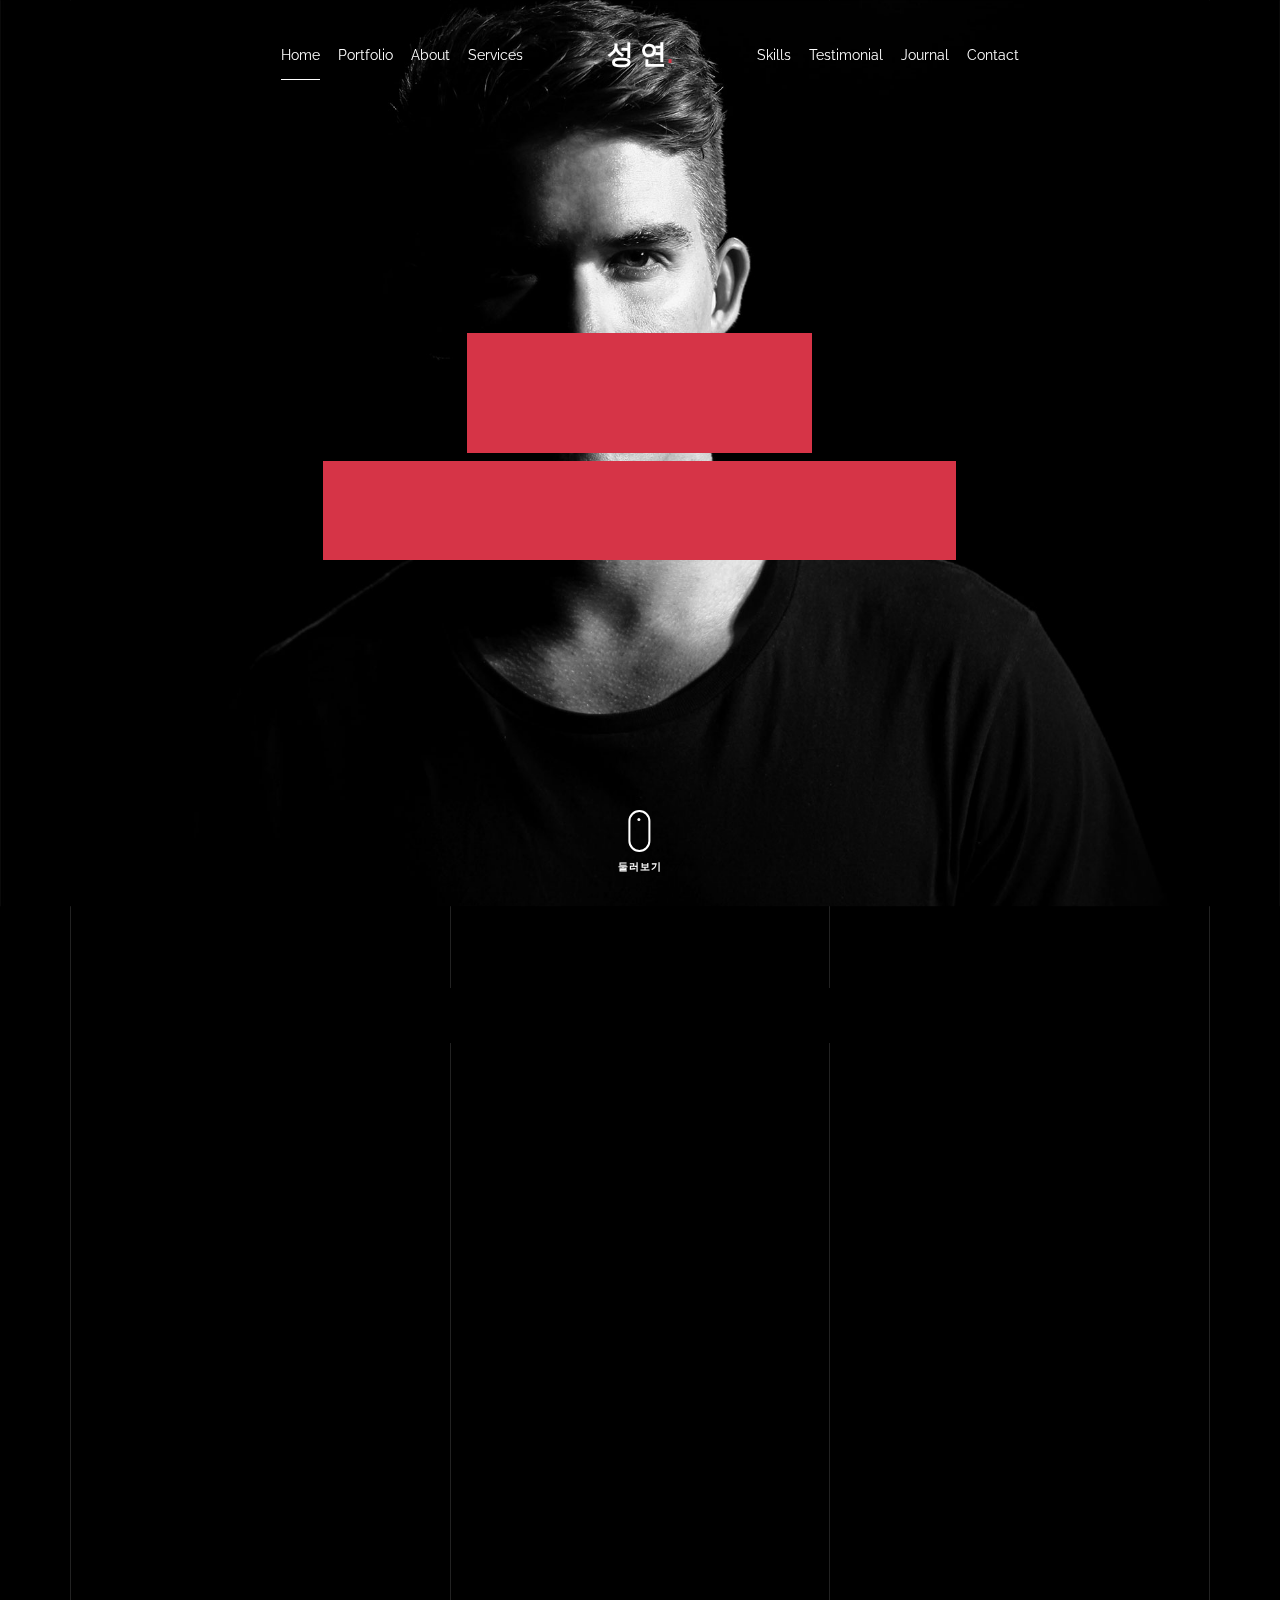
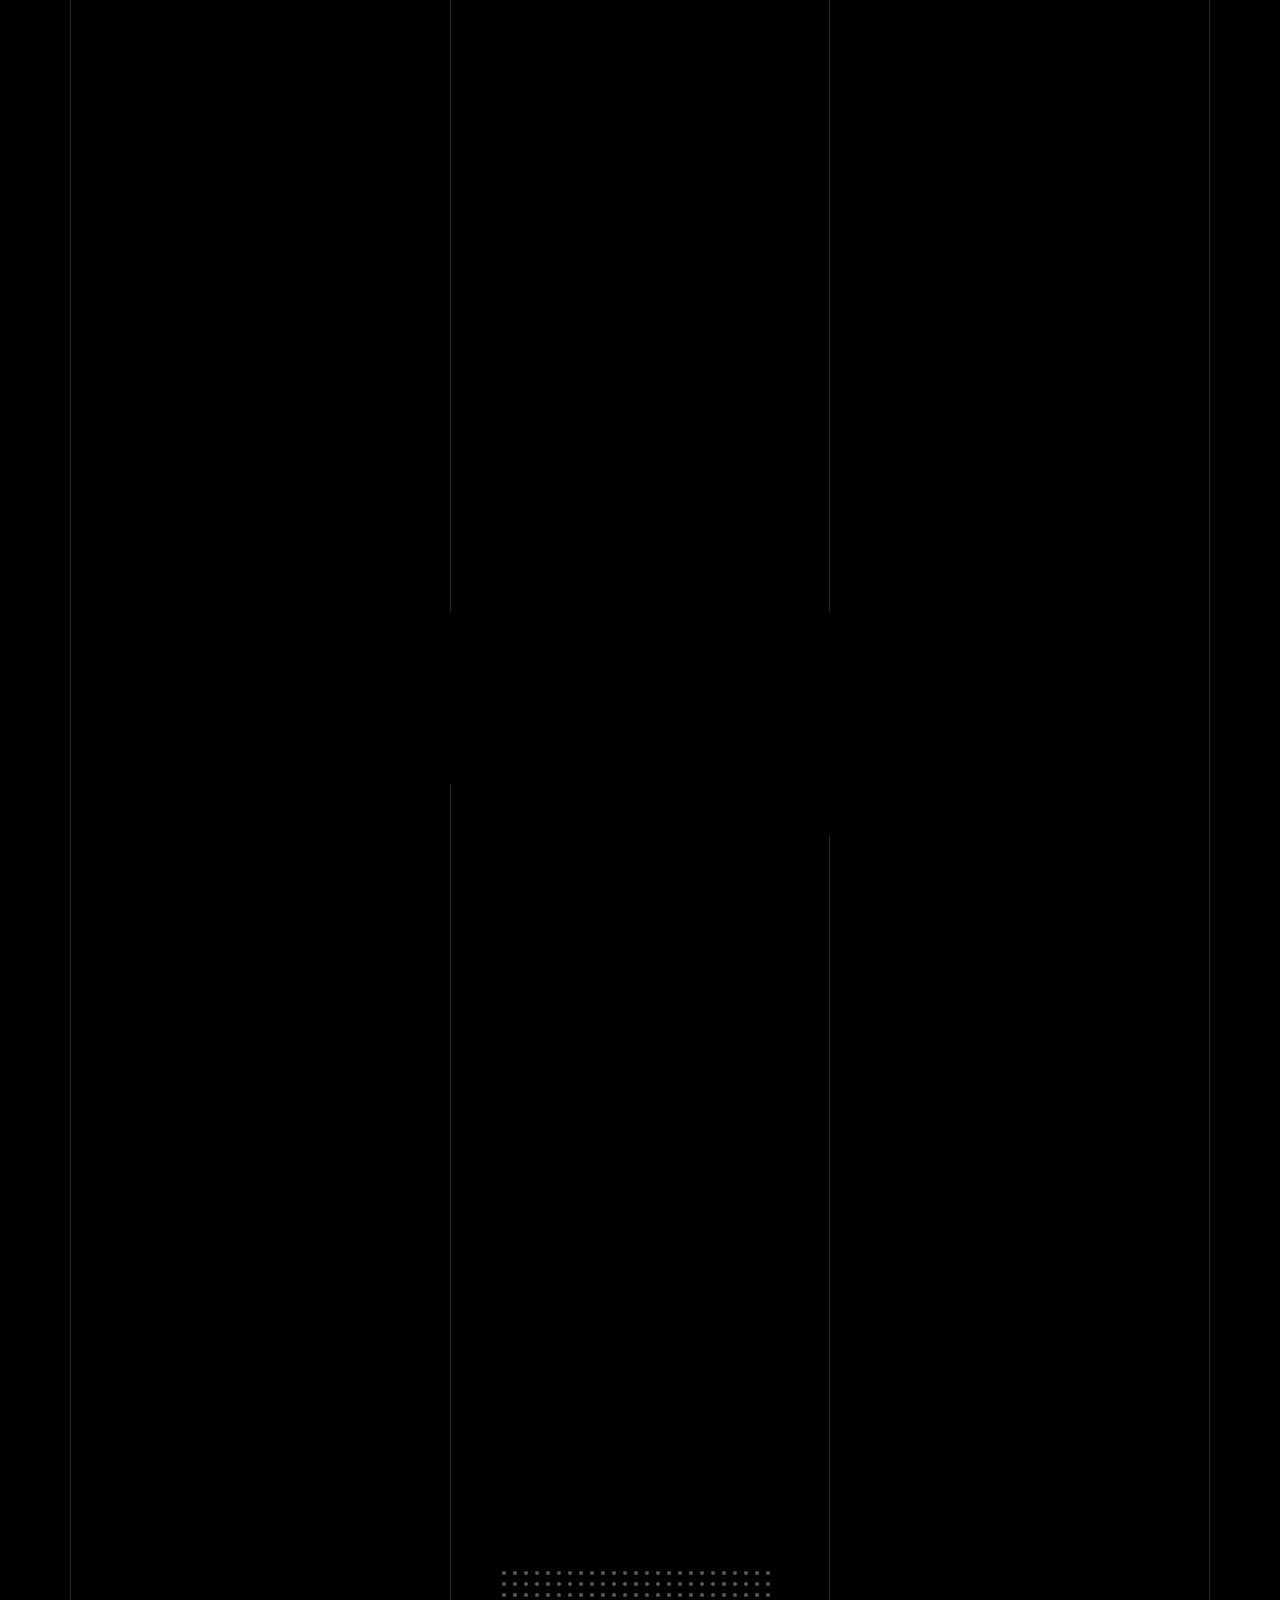
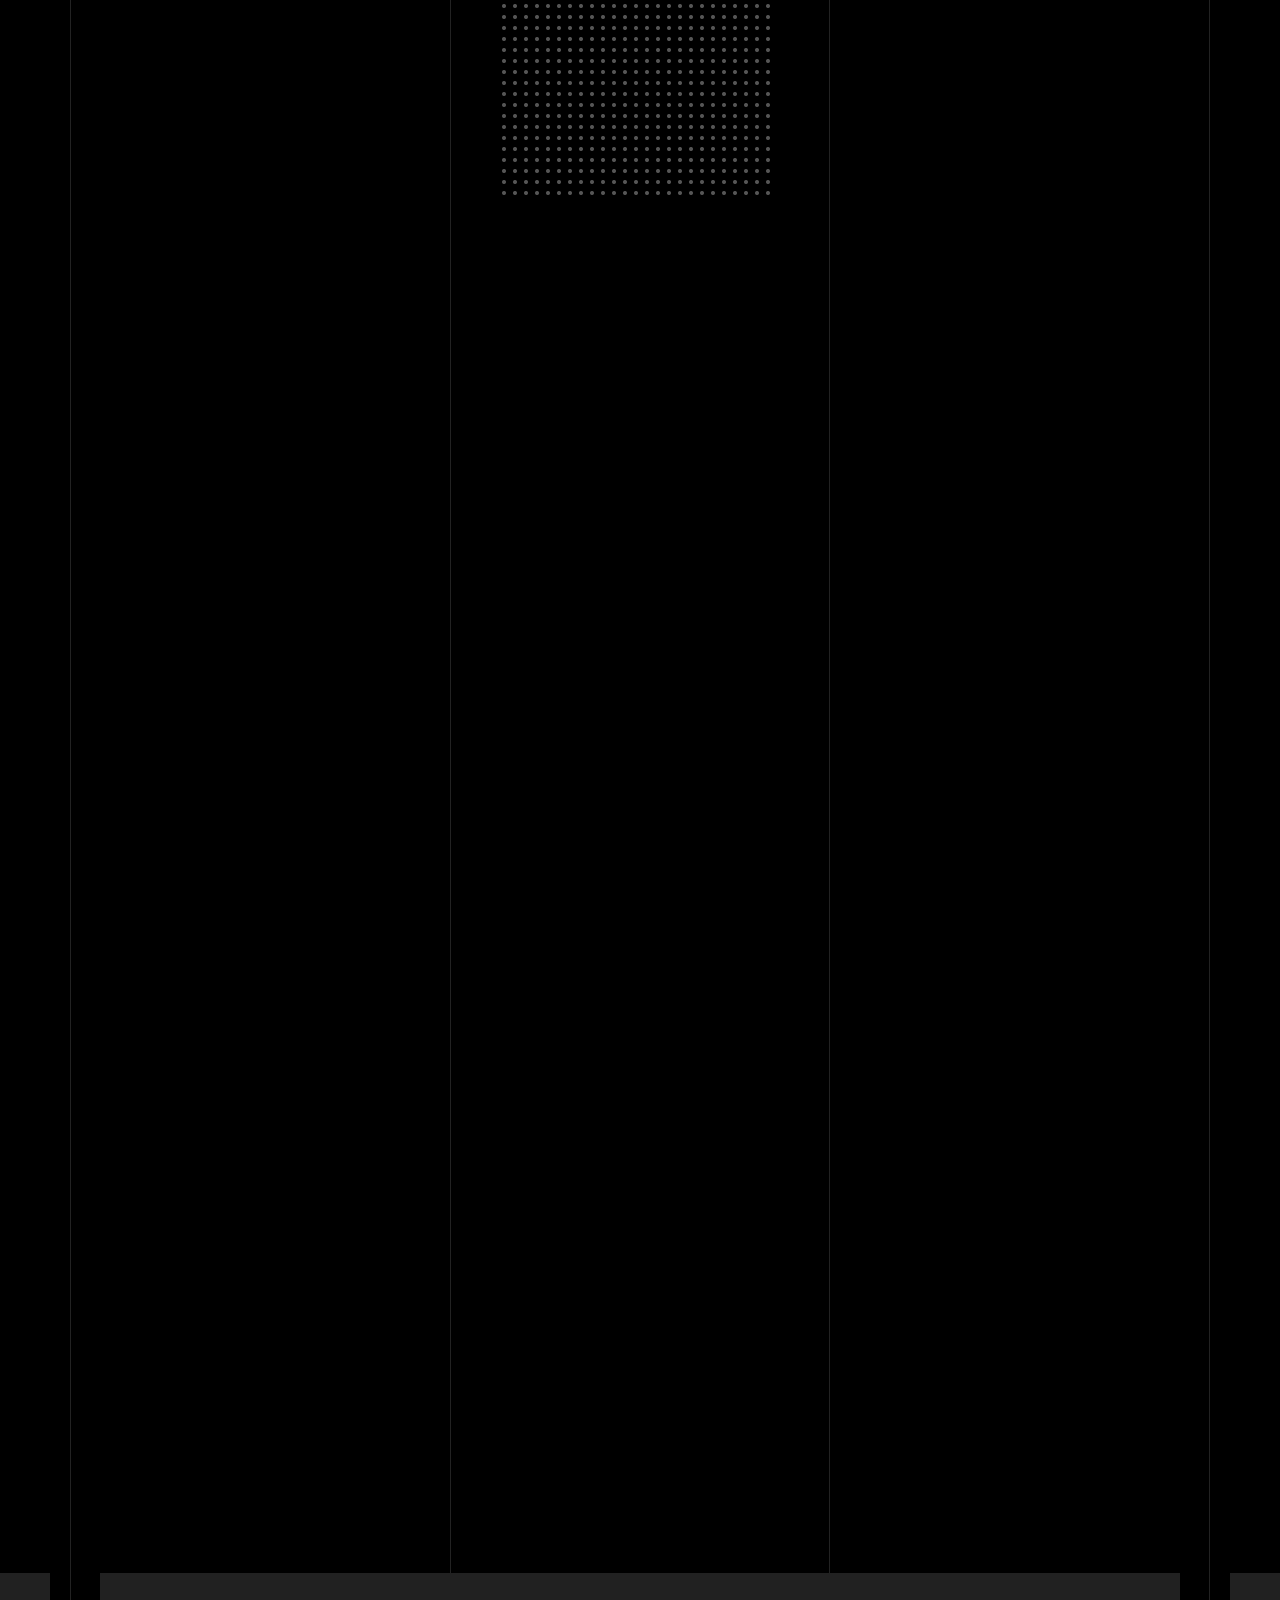
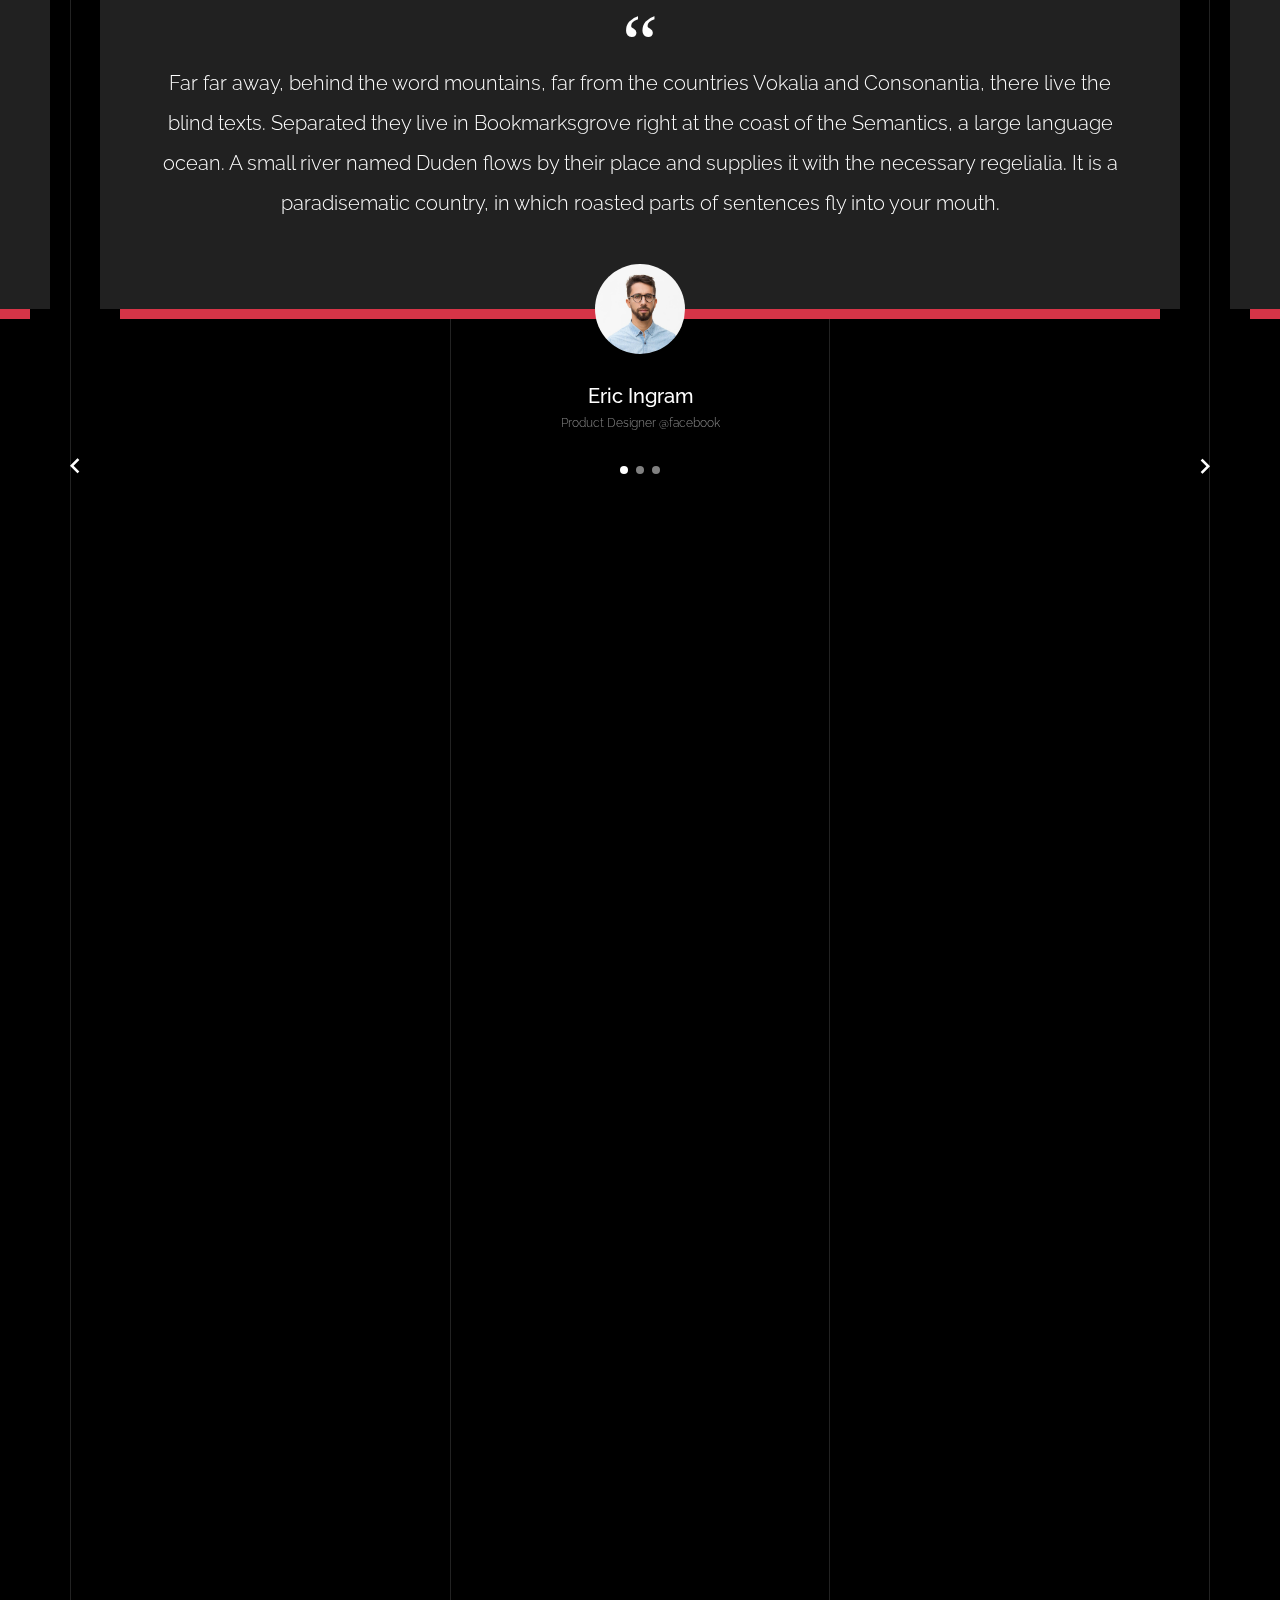
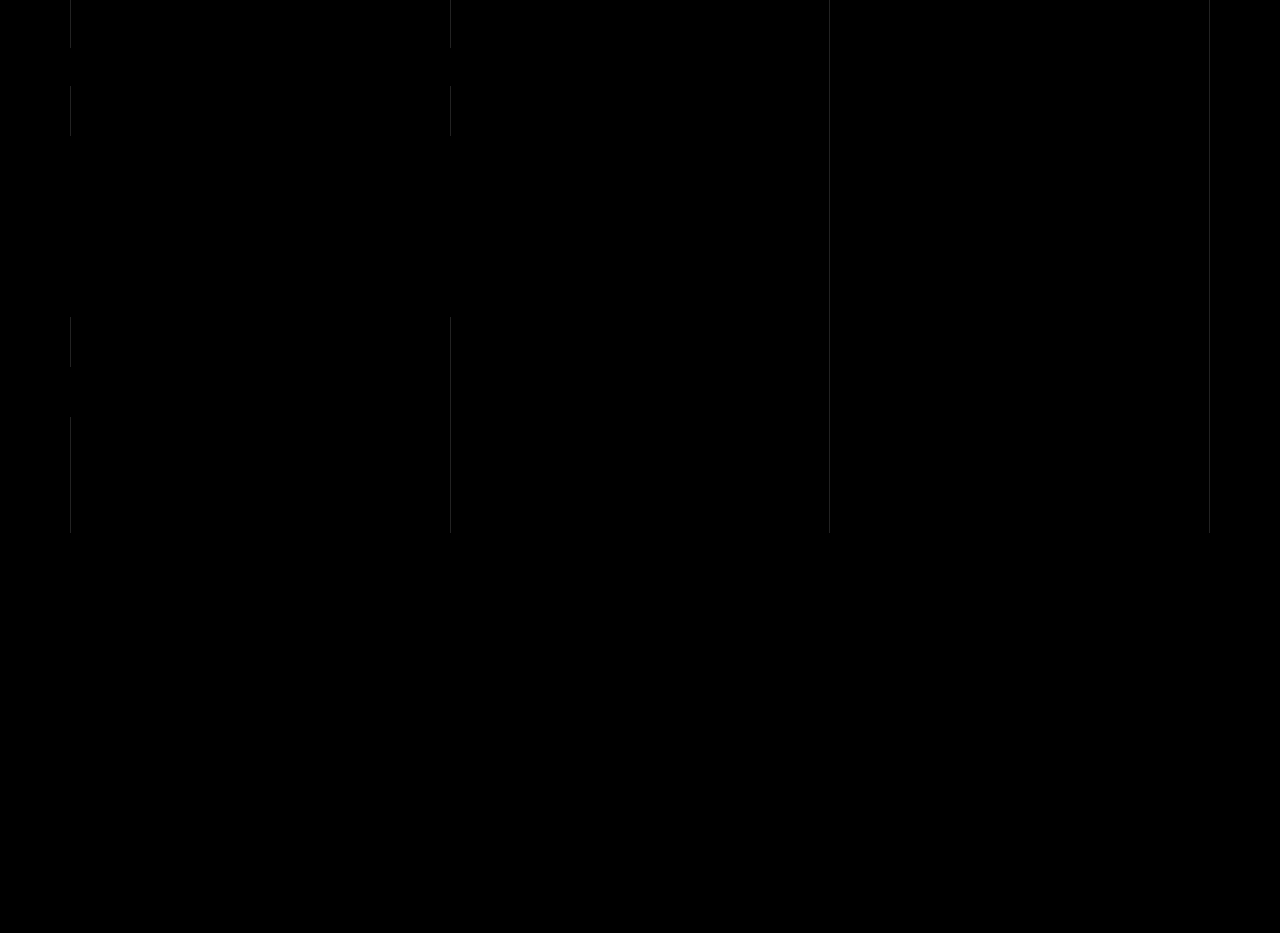
==== commit 062566dd: "content change" ====
--- a/index.html
+++ b/index.html
@@ -1,7 +1,7 @@
 <!doctype html>
 <html lang="en">
   <head>
-    <title>Unfold &mdash; A onepage portfolio HTML template by Colorlib</title>
+    <title>성연 &mdash; Portfolio</title>
     <meta charset="utf-8">
     <meta name="viewport" content="width=device-width, initial-scale=1, shrink-to-fit=no">
 
@@ -285,16 +285,16 @@
         <div class="container">
           <div class="owl-carousel logo-slider">
             <div class="logo-v1 gsap-reveal">
-              <img src="images/logo-google.png" alt="Image" class="img-fluid">
+              <img src="images/python.jpg" alt="Image" class="img-fluid">
             </div>
             <div class="logo-v1 gsap-reveal">
-              <img src="images/logo-puma.png" alt="Image" class="img-fluid">
+              <img src="images/R.png" alt="Image" class="img-fluid">
             </div>
             <div class="logo-v1 gsap-reveal">
-              <img src="images/logo-paypal.png" alt="Image" class="img-fluid">
+              <img src="images/html.jpg" alt="Image" class="img-fluid">
             </div>
             <div class="logo-v1 gsap-reveal">
-              <img src="images/logo-adobe.png" alt="Image" class="img-fluid">
+              <img src="images/tableau.jpg" alt="Image" class="img-fluid">
             </div>
           </div>
         </div>
@@ -319,9 +319,9 @@
               </figure>
             </div>
             <div class="col-lg-4 pr-lg-5">
-              <h3 class="mb-4 heading-h3"><span class="gsap-reveal">We can make it together</span></h3>
-              <p class="lead gsap-reveal">Far far away, behind the word mountains, far from the countries Vokalia and Consonantia, there <a href="#">live the blind</a> texts. </p>
-              <p class="mb-4 gsap-reveal">A small river named Duden flows by their place and supplies it with the necessary regelialia. It is a paradisematic country, in which roasted parts of sentences fly into your mouth.</p>
+              <h3 class="mb-4 heading-h3"><span class="gsap-reveal">인문학적 사고를 통해 개발 및 분석을 하고싶은 사람</span></h3>
+              <p class="lead gsap-reveal">경영학 학사, 광고홍보학 석사 수료를 통해 인문학적 사고를 가진 사람. 늦게 생긴 공부 열정을 통해 흥미 200%인 분야를 열심히 공부중입니다.<a href="github.com/Sohottoday/">이곳에서</a>제가 공부하고 있는 과정을 보실 수 있습니다. </p>
+              <p class="mb-4 gsap-reveal">여러 코딩 언어들의 기본적인 문법들을 알고 있으며 기본적인 웹 제작 정도는 제작이 가능한 상태입니다. 또한 데이터 분석 과정에 관심이 많으며 현재 Python과 R을 통한 분석과 머신러닝 및 딥러닝 기초과정을 공부하고 있습니다.</p>
               <p class="gsap-reveal"><a href="#" class="btn btn-outline-pill btn-custom-light">Download my CV</a></p>
             </div>
           </div>
@@ -342,8 +342,8 @@
                 <div class="wrap-icon mb-3">
                   <img src="images/svg/001-options.svg" alt="Image" width="45">
                 </div>
-                <h3>Digital <br> Strategy</h3>
-                <p>A small river named Duden flows by their place and supplies it with the necessary regelialia. </p>
+                <h3>웹 <br> 개발</h3>
+                <p>Python의 Django와 Java의 Spring을 통해 간단한 웹을 제작할 수 있습니다.</p>
               </div> 
             </div>
             <div class="col-md-6 col-lg-4 mb-4">
@@ -351,8 +351,8 @@
                 <div class="wrap-icon mb-3">
                   <img src="images/svg/002-chat.svg" alt="Icon" width="45">
                 </div>
-                <h3>Web <br> Design</h3>
-                <p>A small river named Duden flows by their place and supplies it with the necessary regelialia. </p>
+                <h3>웹 <br> 디자인</h3>
+                <p>HTML5, CSS3, JavaScript의 코드를 이해하고 간단한 제작 및 템플릿들을 이용한 페이지 제작이 가능합니다.</p>
               </div> 
             </div>
             <div class="col-md-6 col-lg-4 mb-4">
@@ -360,8 +360,8 @@
                 <div class="wrap-icon mb-3">
                   <img src="images/svg/003-contact-book.svg" alt="Image" class="img-fluid" width="45">
                 </div>
-                <h3>User <br> Experience</h3>
-                <p>A small river named Duden flows by their place and supplies it with the necessary regelialia. </p>
+                <h3>기획과 <br> 마케팅</h3>
+                <p>전공을 활용해 기획적인 부분과 마케팅적인 사고방식이 가능합니다.</p>
               </div> 
             </div>
 
@@ -370,8 +370,8 @@
                 <div class="wrap-icon mb-3">
                   <img src="images/svg/004-percentage.svg" alt="Image" width="45">
                 </div>
-                <h3>Web <br> Development</h3>
-                <p>A small river named Duden flows by their place and supplies it with the necessary regelialia. </p>
+                <h3>열정 <br> 200%</h3>
+                <p>끊임없는 공부를 통해 시대와 기술에 반발자국 앞서나갈 수 있도록 노력합니다. </p>
               </div> 
             </div>
             <div class="col-md-6 col-lg-4 mb-4">
@@ -379,8 +379,8 @@
                 <div class="wrap-icon mb-3">
                   <img src="images/svg/006-goal.svg" alt="Image" width="45">
                 </div>
-                <h3>WordPress <br> Solutions</h3>
-                <p>A small river named Duden flows by their place and supplies it with the necessary regelialia. </p>
+                <h3>데이터 <br> 분석</h3>
+                <p>정형 데이터를 이용한 간단한 분석, 크롤링을 활용해 반정형 데이터를 얻어내고 전처리를 통하여 간단한 인사이트 획득이 가능합니다.</p>
               </div> 
             </div>
             <div class="col-md-6 col-lg-4 mb-4">
@@ -388,8 +388,8 @@
                 <div class="wrap-icon mb-3">
                   <img src="images/svg/005-line-chart.svg" alt="Image" width="45">
                 </div>
-                <h3>Mobile <br> Applications</h3>
-                <p>A small river named Duden flows by their place and supplies it with the necessary regelialia. </p>
+                <h3>데이터 <br> 시각화</h3>
+                <p>Python과 R, Tableau를 활용에 데이터를 시각화하는 능력을 가지고 있습니다.</p>
               </div> 
             </div>
 
@@ -409,37 +409,37 @@
             <div class="col-6 col-sm-6 mb-5 mb-lg-0 col-md-6 col-lg-3" data-aos="fade-up" data-aos-delay="0">
               <div class="counter-v1 text-center">
                 <span class="number-wrap">
-                  <span class="number number-counter" data-number="90">0</span>
+                  <span class="number number-counter" data-number="70">0</span>
                   <span class="append-text">%</span>
                 </span>
-                <span class="counter-label">WordPress</span>
+                <span class="counter-label">Python</span>
               </div>
             </div>
             <div class="col-6 col-sm-6 mb-5 mb-lg-0 col-md-6 col-lg-3" data-aos="fade-up" data-aos-delay="100">
               <div class="counter-v1 text-center">
                 <span class="number-wrap">
-                  <span class="number number-counter" data-number="99">0</span>
+                  <span class="number number-counter" data-number="60">0</span>
                   <span class="append-text">%</span>
                 </span>
-                <span class="counter-label">HTML/CSS</span>
+                <span class="counter-label">Java/HTML/CSS/JavaScript</span>
               </div>
             </div>
             <div class="col-6 col-sm-6 mb-5 mb-lg-0 col-md-6 col-lg-3" data-aos="fade-up" data-aos-delay="200">
               <div class="counter-v1 text-center">
                 <span class="number-wrap">
-                  <span class="number number-counter" data-number="95">0</span>
+                  <span class="number number-counter" data-number="60">0</span>
                   <span class="append-text">%</span>
                 </span>
-                <span class="counter-label">jQuery</span>
+                <span class="counter-label">R</span>
               </div>
             </div>
             <div class="col-6 col-sm-6 mb-5 mb-lg-0 col-md-6 col-lg-3" data-aos="fade-up" data-aos-delay="300">
               <div class="counter-v1 text-center">
                 <span class="number-wrap">
-                  <span class="number number-counter" data-number="100">0</span>
+                  <span class="number number-counter" data-number="80">0</span>
                   <span class="append-text">%</span>
                 </span>
-                <span class="counter-label">Design</span>
+                <span class="counter-label">MS Office</span>
               </div>
             </div>
           </div>
@@ -639,15 +639,15 @@
               <div class="contact-info-v1">
                 <div class="gsap-reveal d-block">
                   <span class="d-block contact-info-label">Email</span>
-                  <a href="#" class="contact-info-val">info@yourdomain.com</a>
+                  <a href="#" class="contact-info-val">human9062@naver.com</a>
                 </div>
                 <div class="gsap-reveal d-block">
                   <span class="d-block contact-info-label">Phone</span>
-                  <a href="#" class="contact-info-val">+12 345 6789 012</a>
+                  <a href="#" class="contact-info-val">010-2054-6861</a>
                 </div>
                 <div class="gsap-reveal d-block">
-                  <span class="d-block contact-info-label">Address</span>
-                  <address class="contact-info-val">273 South Riverview Rd. <br> New York, NY 10011</address>
+                  <span class="d-block contact-info-label">Git hub</span>
+                  <address class="contact-info-val"><a href="github.com/Sohottoday/">github.com/Sohottoday/</a></address>
                 </div>
               </div>
             </div>
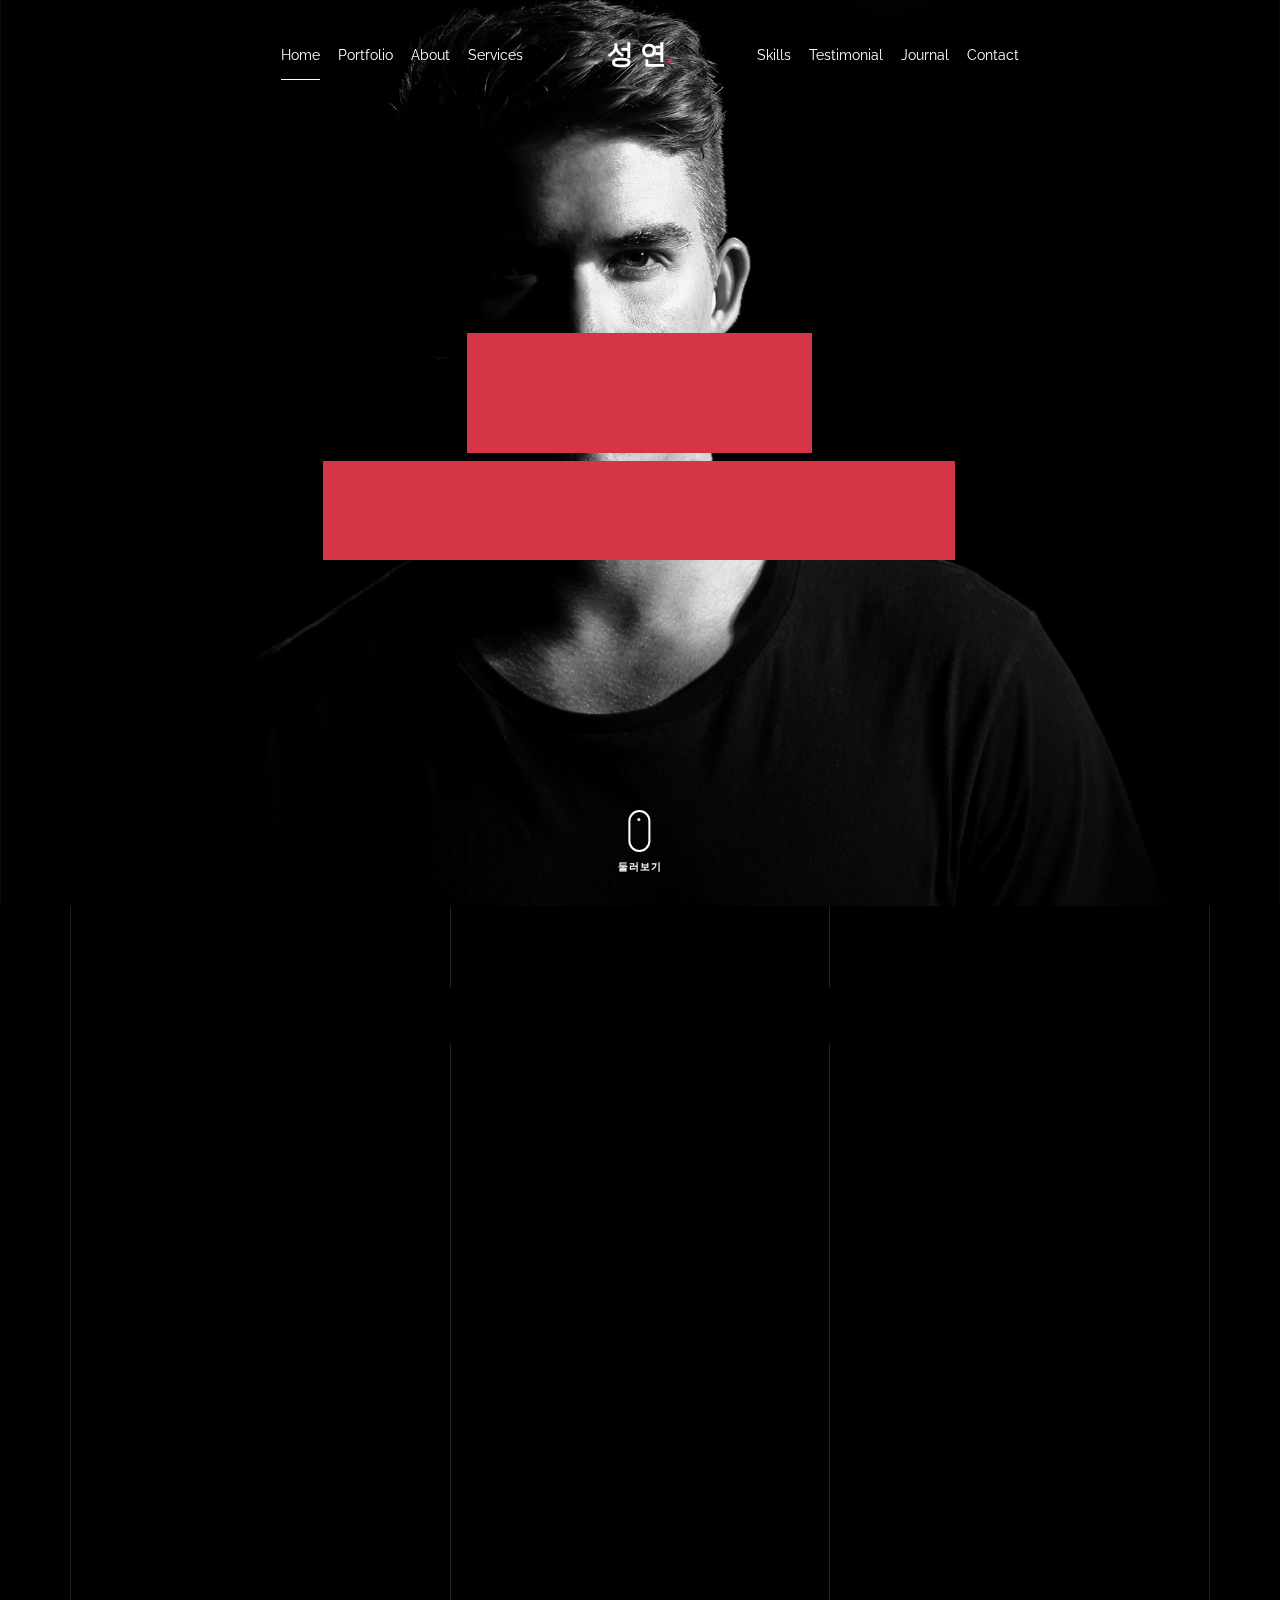
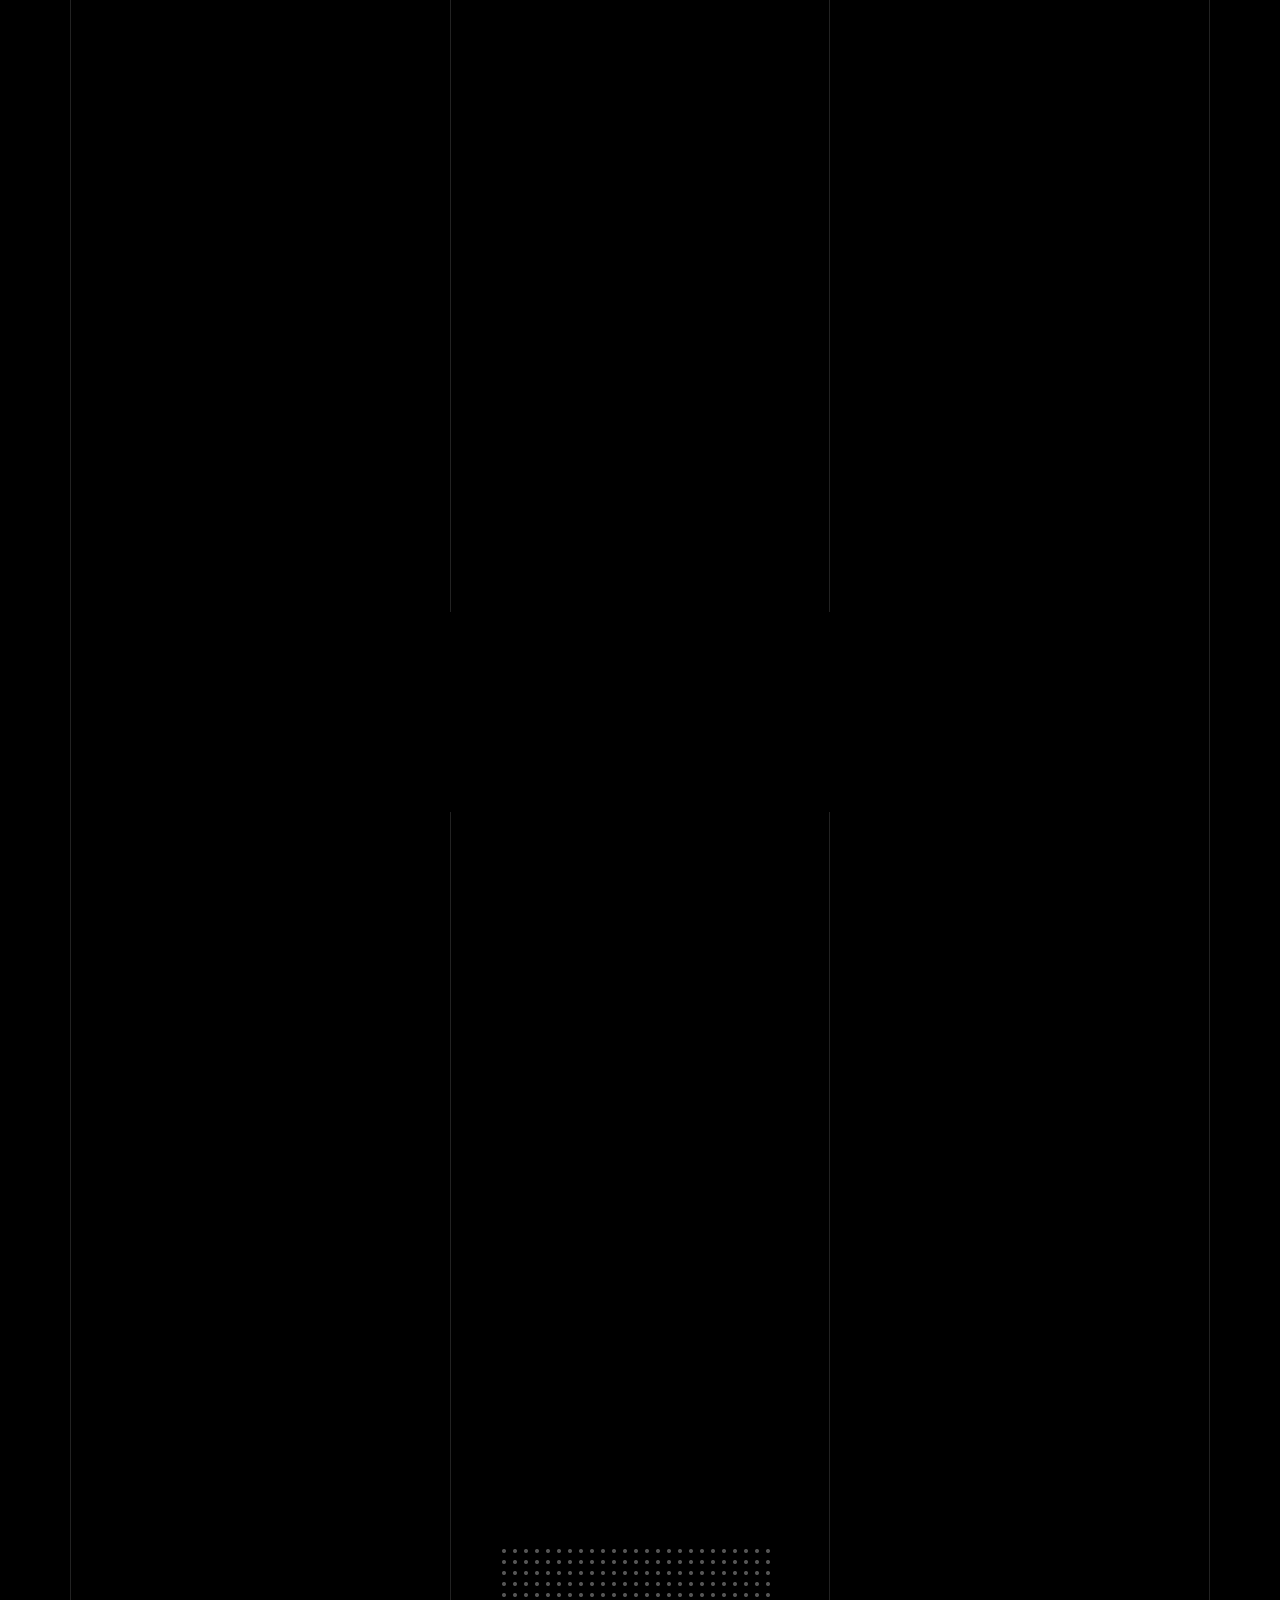
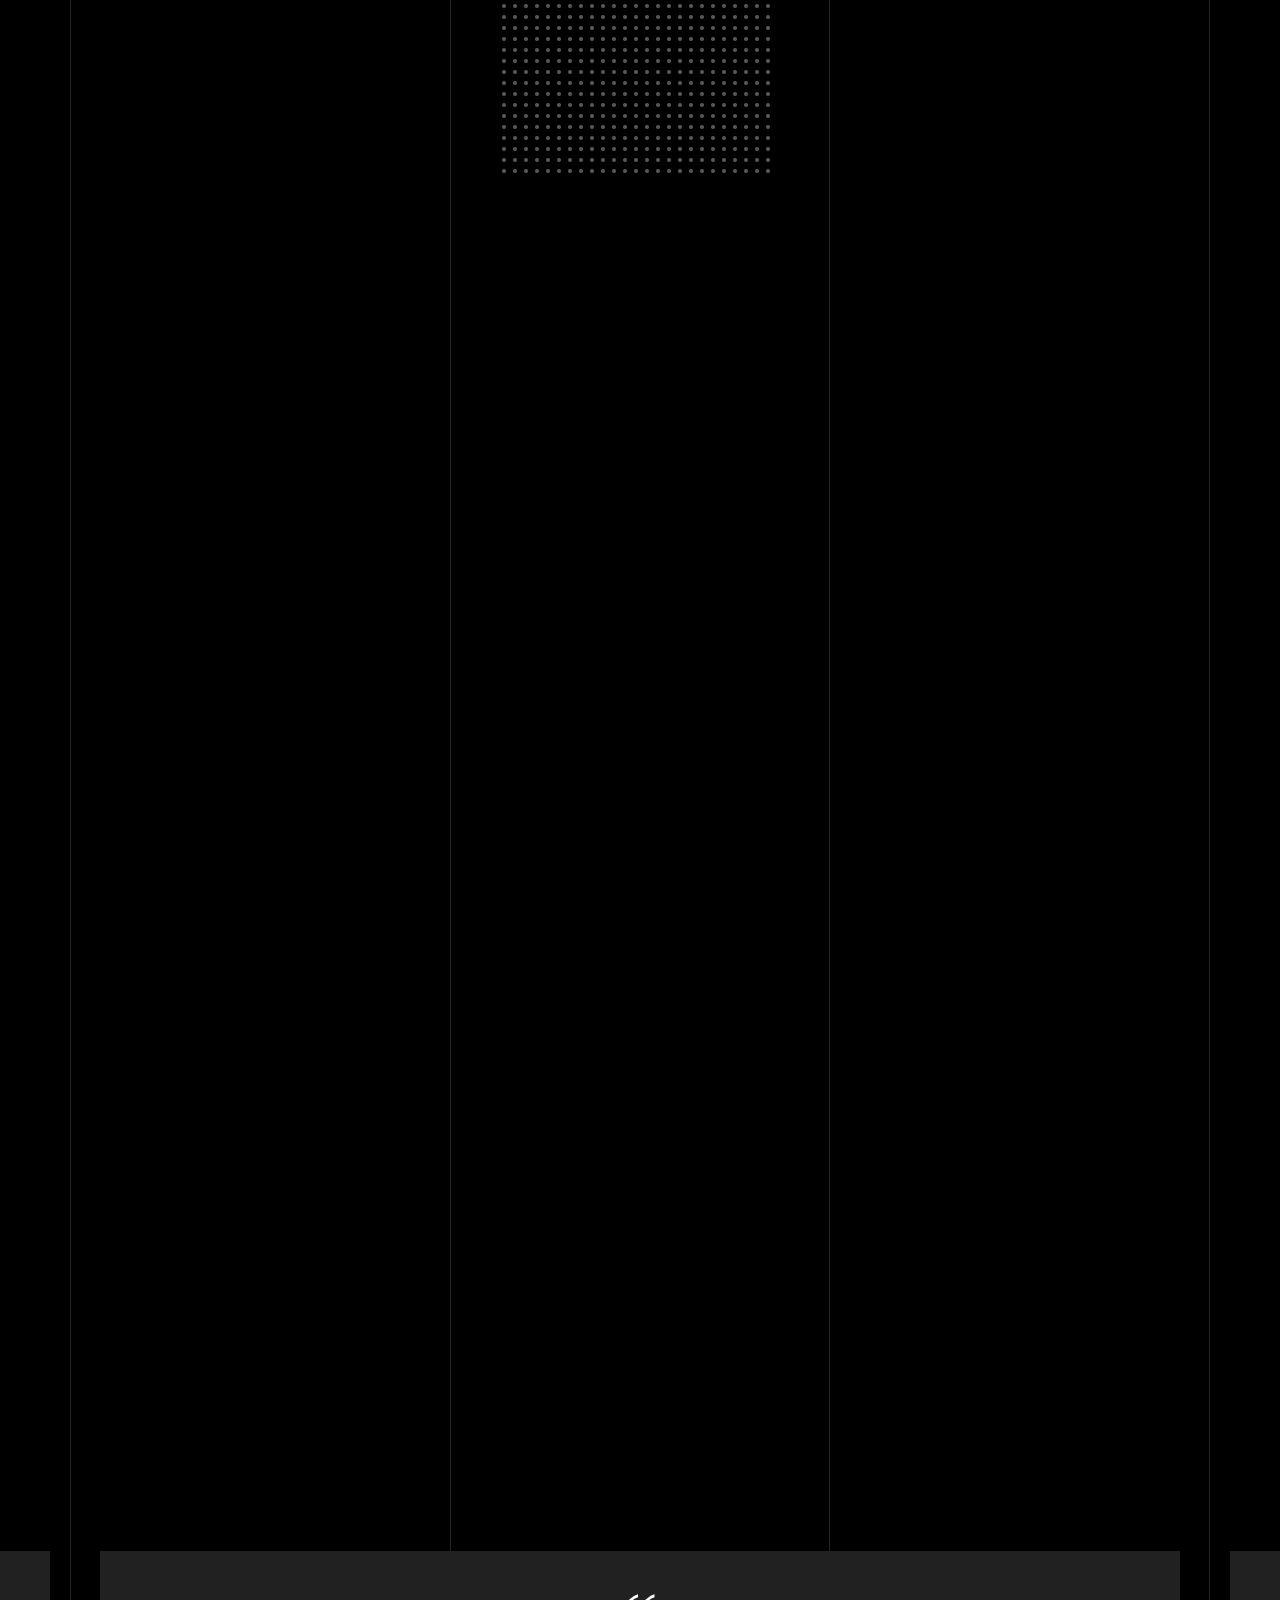
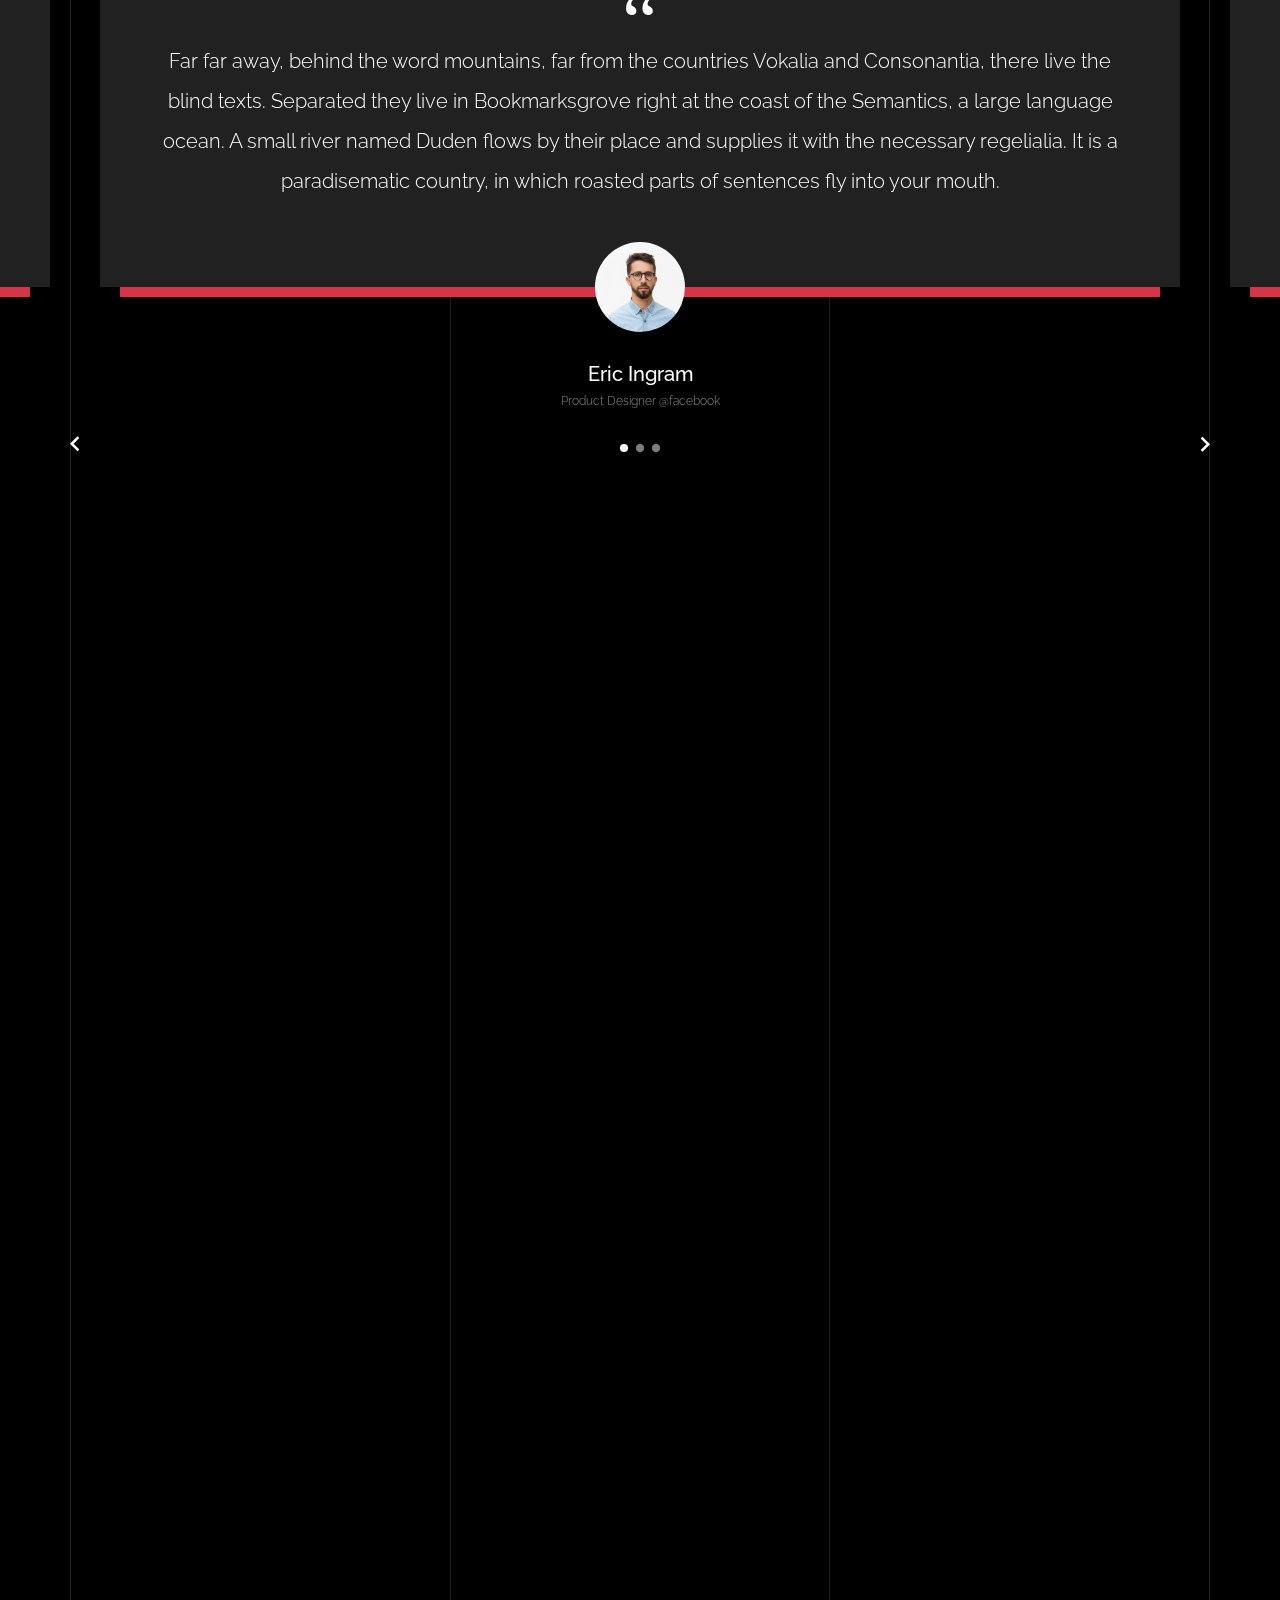
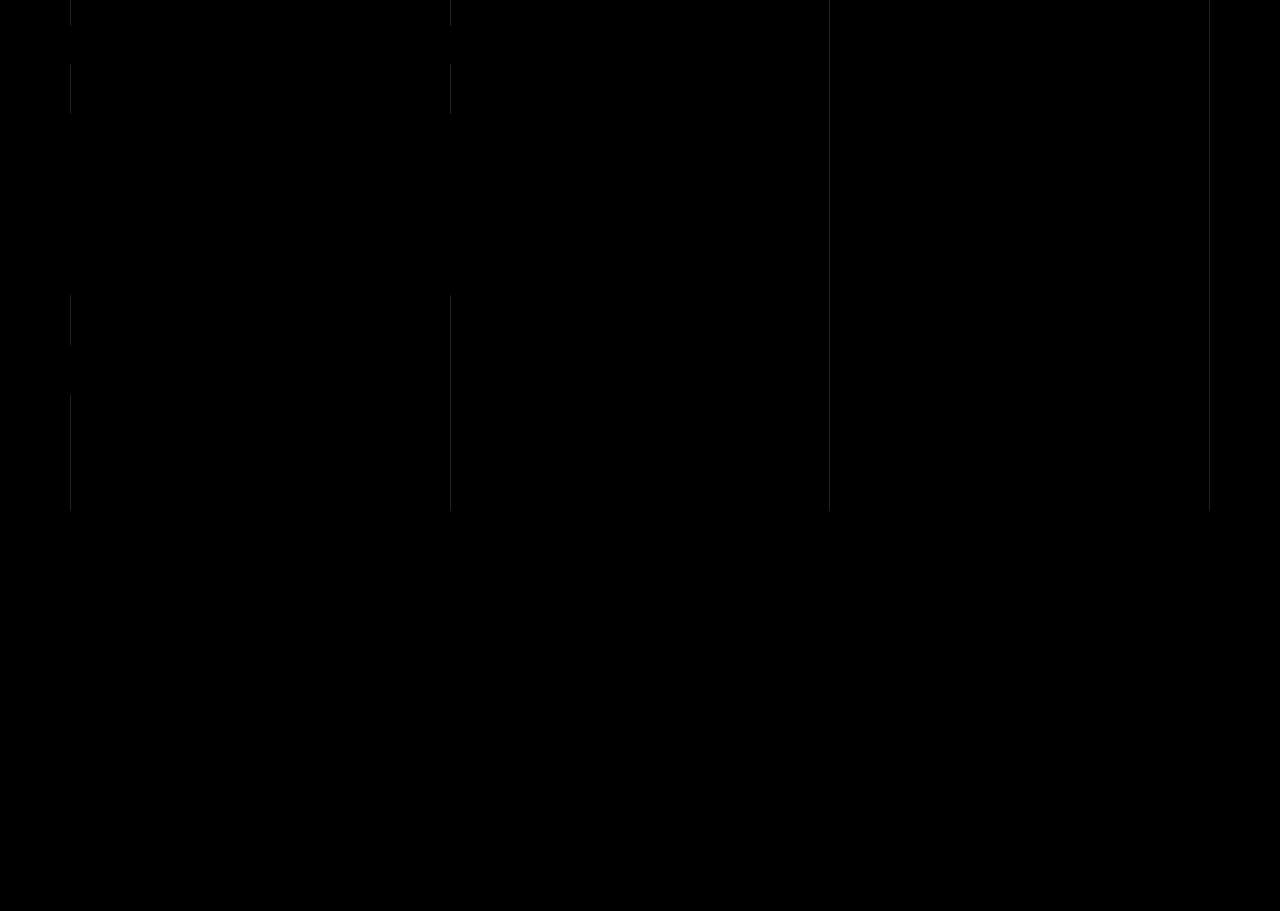
==== commit ac4e3cd2: "img update" ====
--- a/index.html
+++ b/index.html
@@ -285,16 +285,28 @@
         <div class="container">
           <div class="owl-carousel logo-slider">
             <div class="logo-v1 gsap-reveal">
-              <img src="images/python.jpg" alt="Image" class="img-fluid">
+              <img src="images/python.png" alt="Image" class="img-fluid">
             </div>
             <div class="logo-v1 gsap-reveal">
               <img src="images/R.png" alt="Image" class="img-fluid">
             </div>
             <div class="logo-v1 gsap-reveal">
-              <img src="images/html.jpg" alt="Image" class="img-fluid">
+              <img src="images/github.png" alt="Image" class="img-fluid">
             </div>
             <div class="logo-v1 gsap-reveal">
-              <img src="images/tableau.jpg" alt="Image" class="img-fluid">
+              <img src="images/java.png" alt="Image" class="img-fluid">
+            </div>
+            <div class="logo-v1 gsap-reveal">
+              <img src="images/django.png" alt="Image" class="img-fluid">
+            </div>
+            <div class="logo-v1 gsap-reveal">
+              <img src="images/oracle.png" alt="Image" class="img-fluid">
+            </div>
+            <div class="logo-v1 gsap-reveal">
+              <img src="images/javascript.jpeg" alt="Image" class="img-fluid">
+            </div>
+            <div class="logo-v1 gsap-reveal">
+              <img src="images/spring.jpg" alt="Image" class="img-fluid">
             </div>
           </div>
         </div>
@@ -647,7 +659,7 @@
                 </div>
                 <div class="gsap-reveal d-block">
                   <span class="d-block contact-info-label">Git hub</span>
-                  <address class="contact-info-val"><a href="github.com/Sohottoday/">github.com/Sohottoday/</a></address>
+                  <address class="contact-info-val"><a href="http://github.com/Sohottoday/">github.com/Sohottoday/</a></address>
                 </div>
               </div>
             </div>
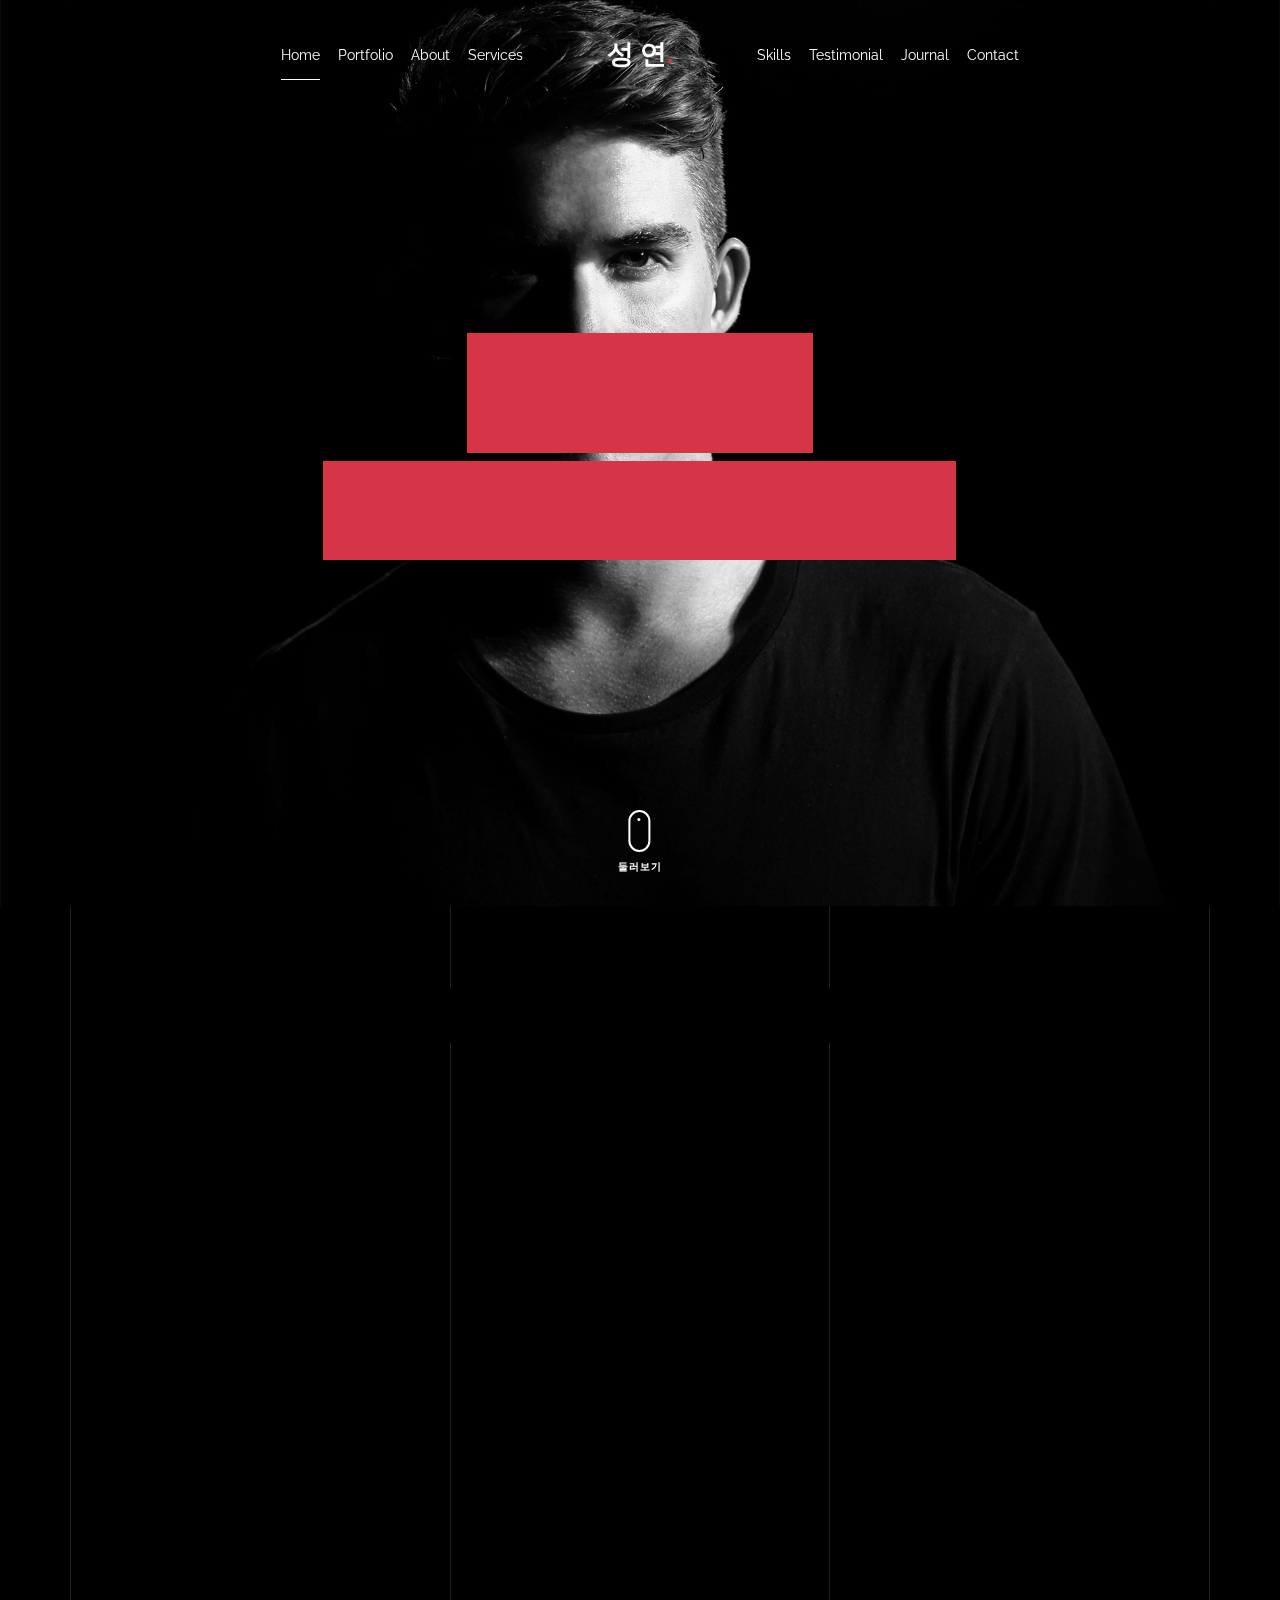
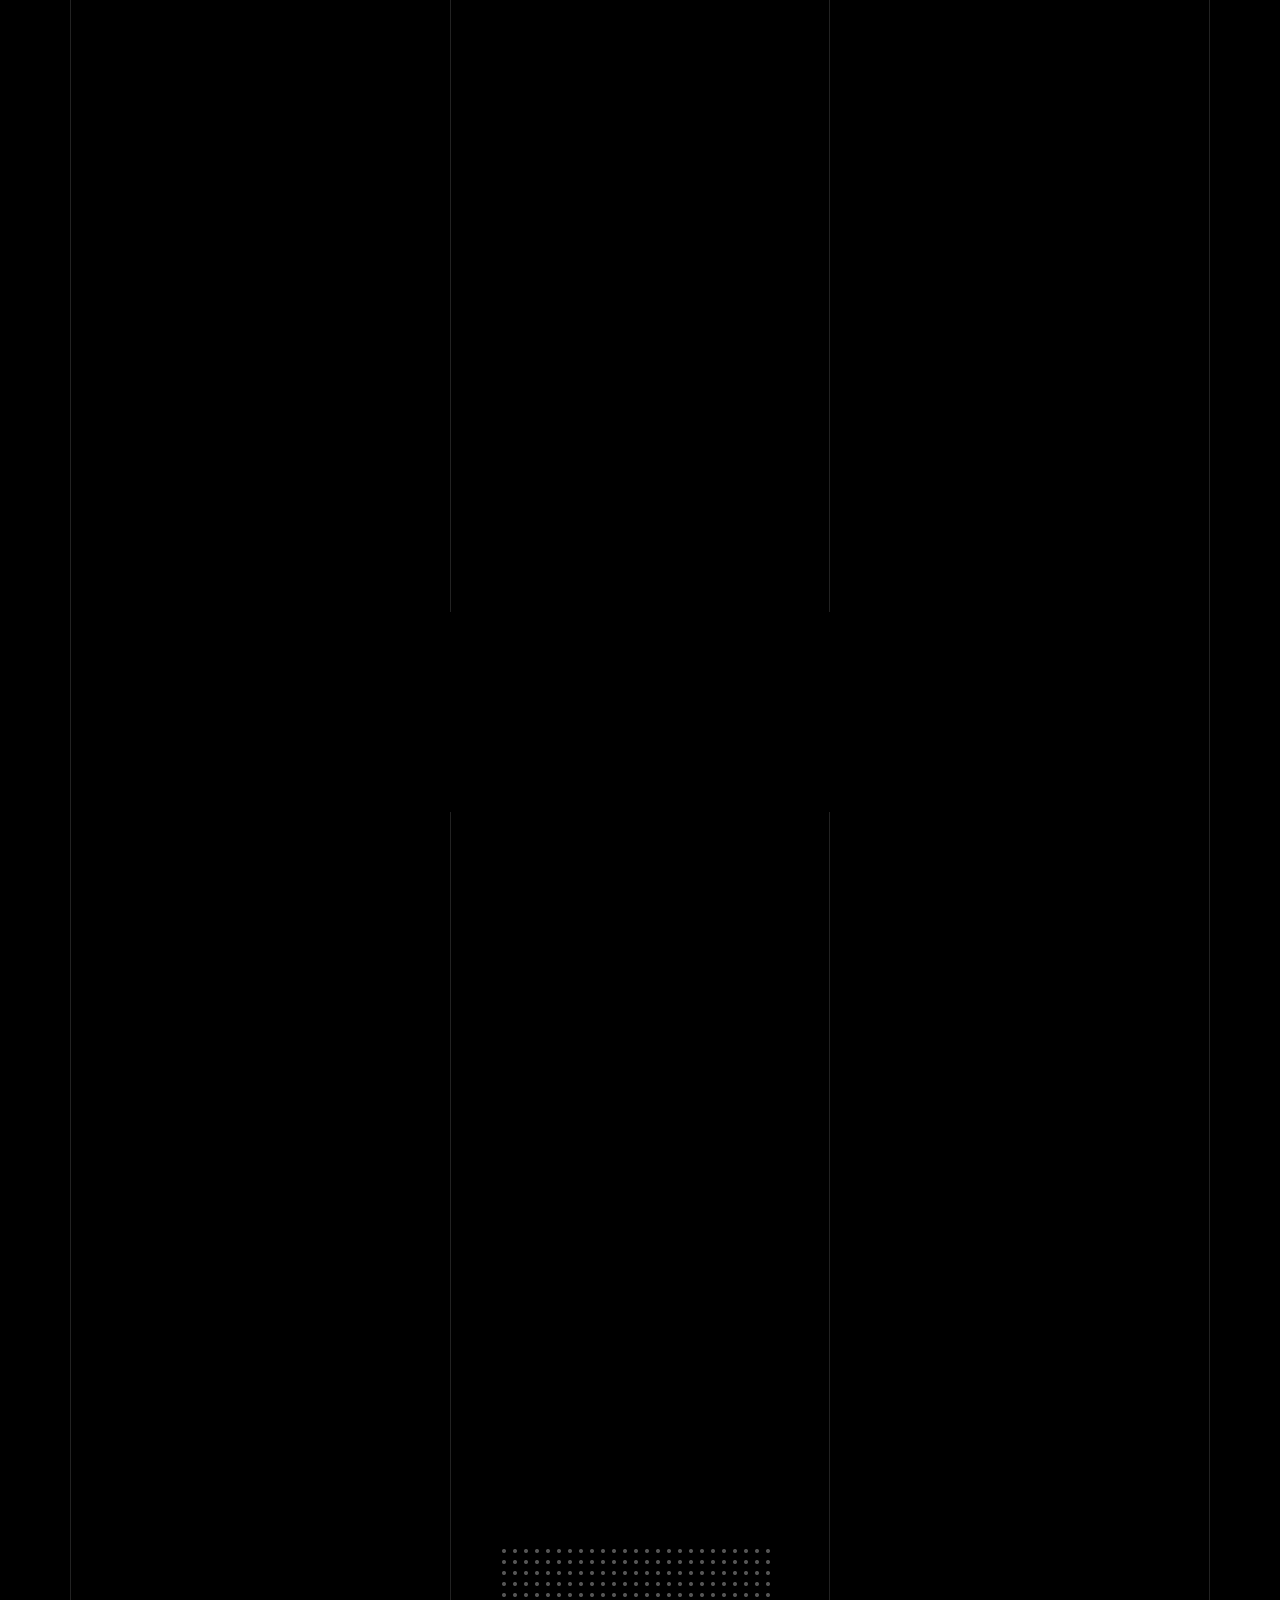
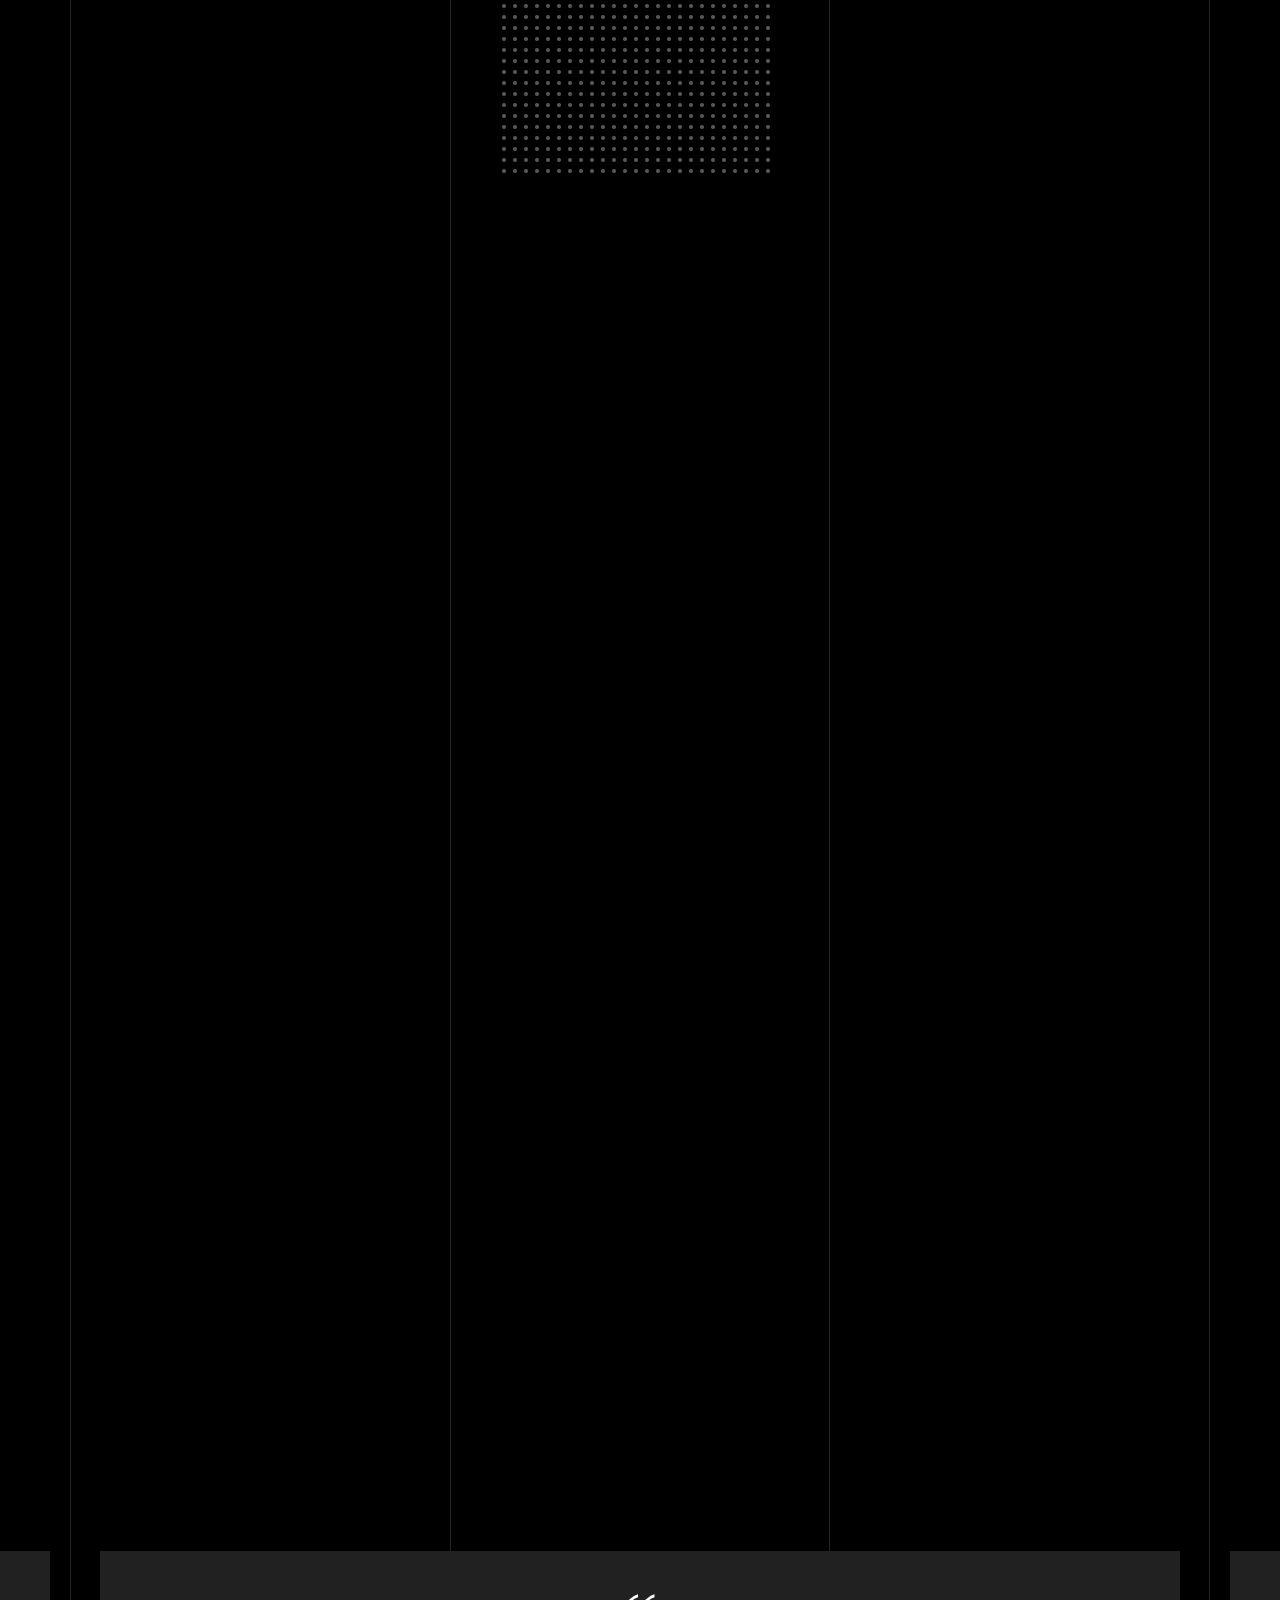
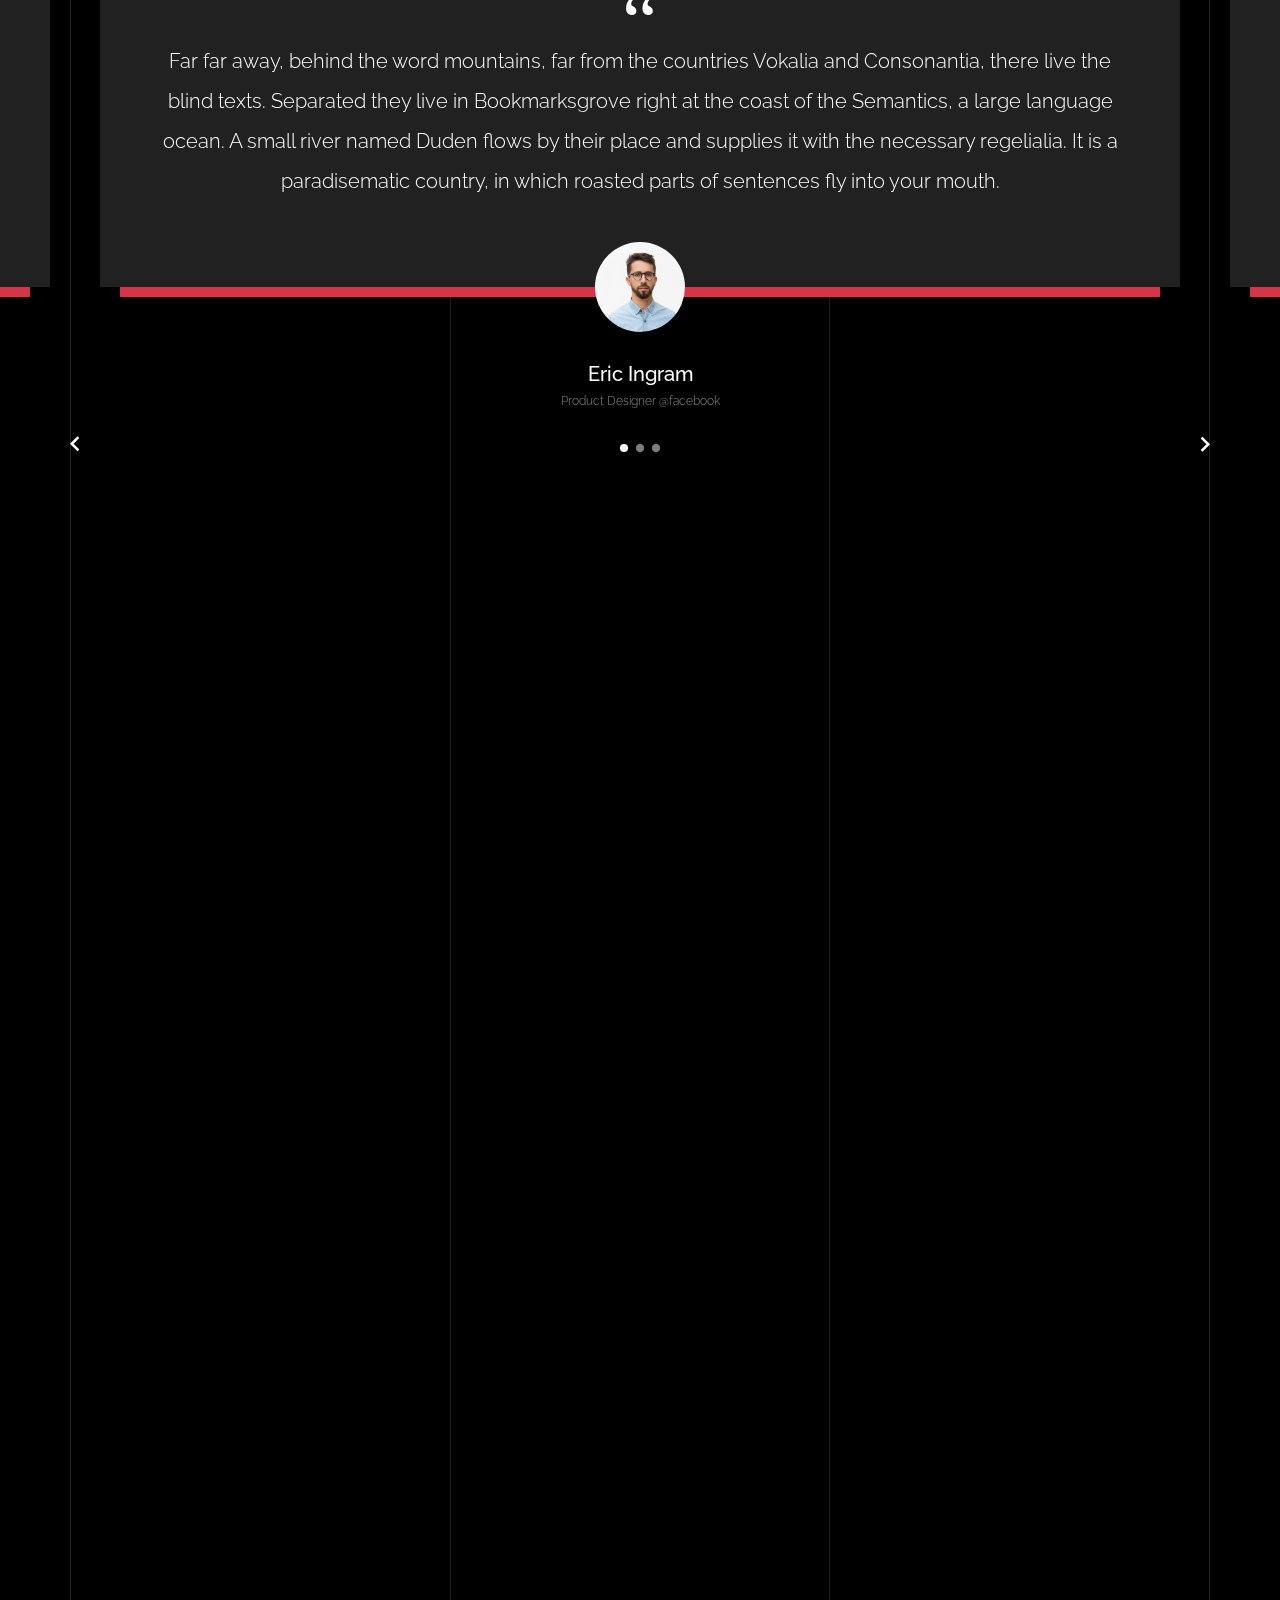
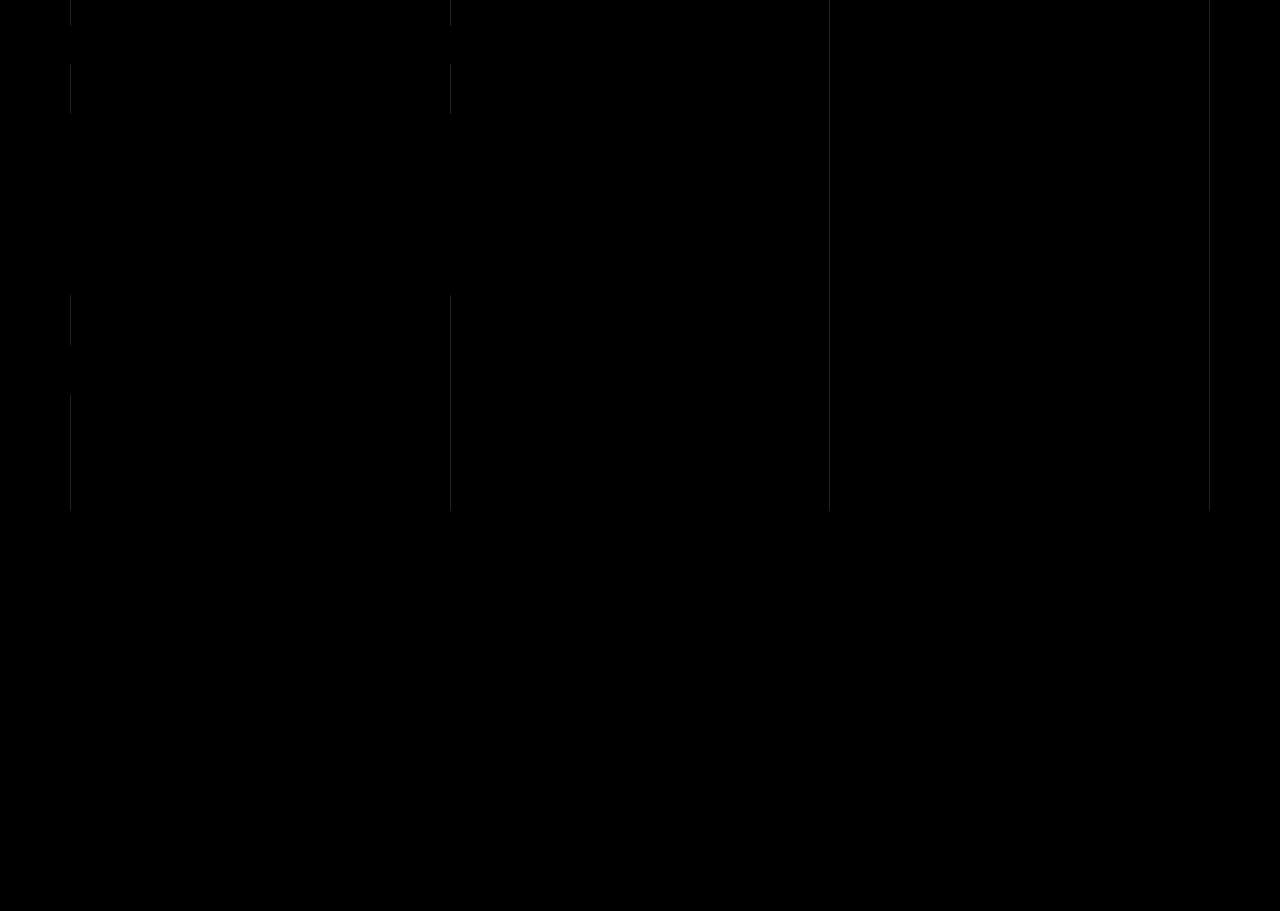
==== commit 26bf7542: "GTIVT update" ====
--- a/index.html
+++ b/index.html
@@ -308,6 +308,12 @@
             <div class="logo-v1 gsap-reveal">
               <img src="images/spring.jpg" alt="Image" class="img-fluid">
             </div>
+            <div class="logo-v1 gsap-reveal">
+              <img src="images/html5.png" alt="Image" class="img-fluid">
+            </div>
+            <div class="logo-v1 gsap-reveal">
+              <img src="images/css3.png" alt="Image" class="img-fluid">
+            </div>
           </div>
         </div>
       </div>
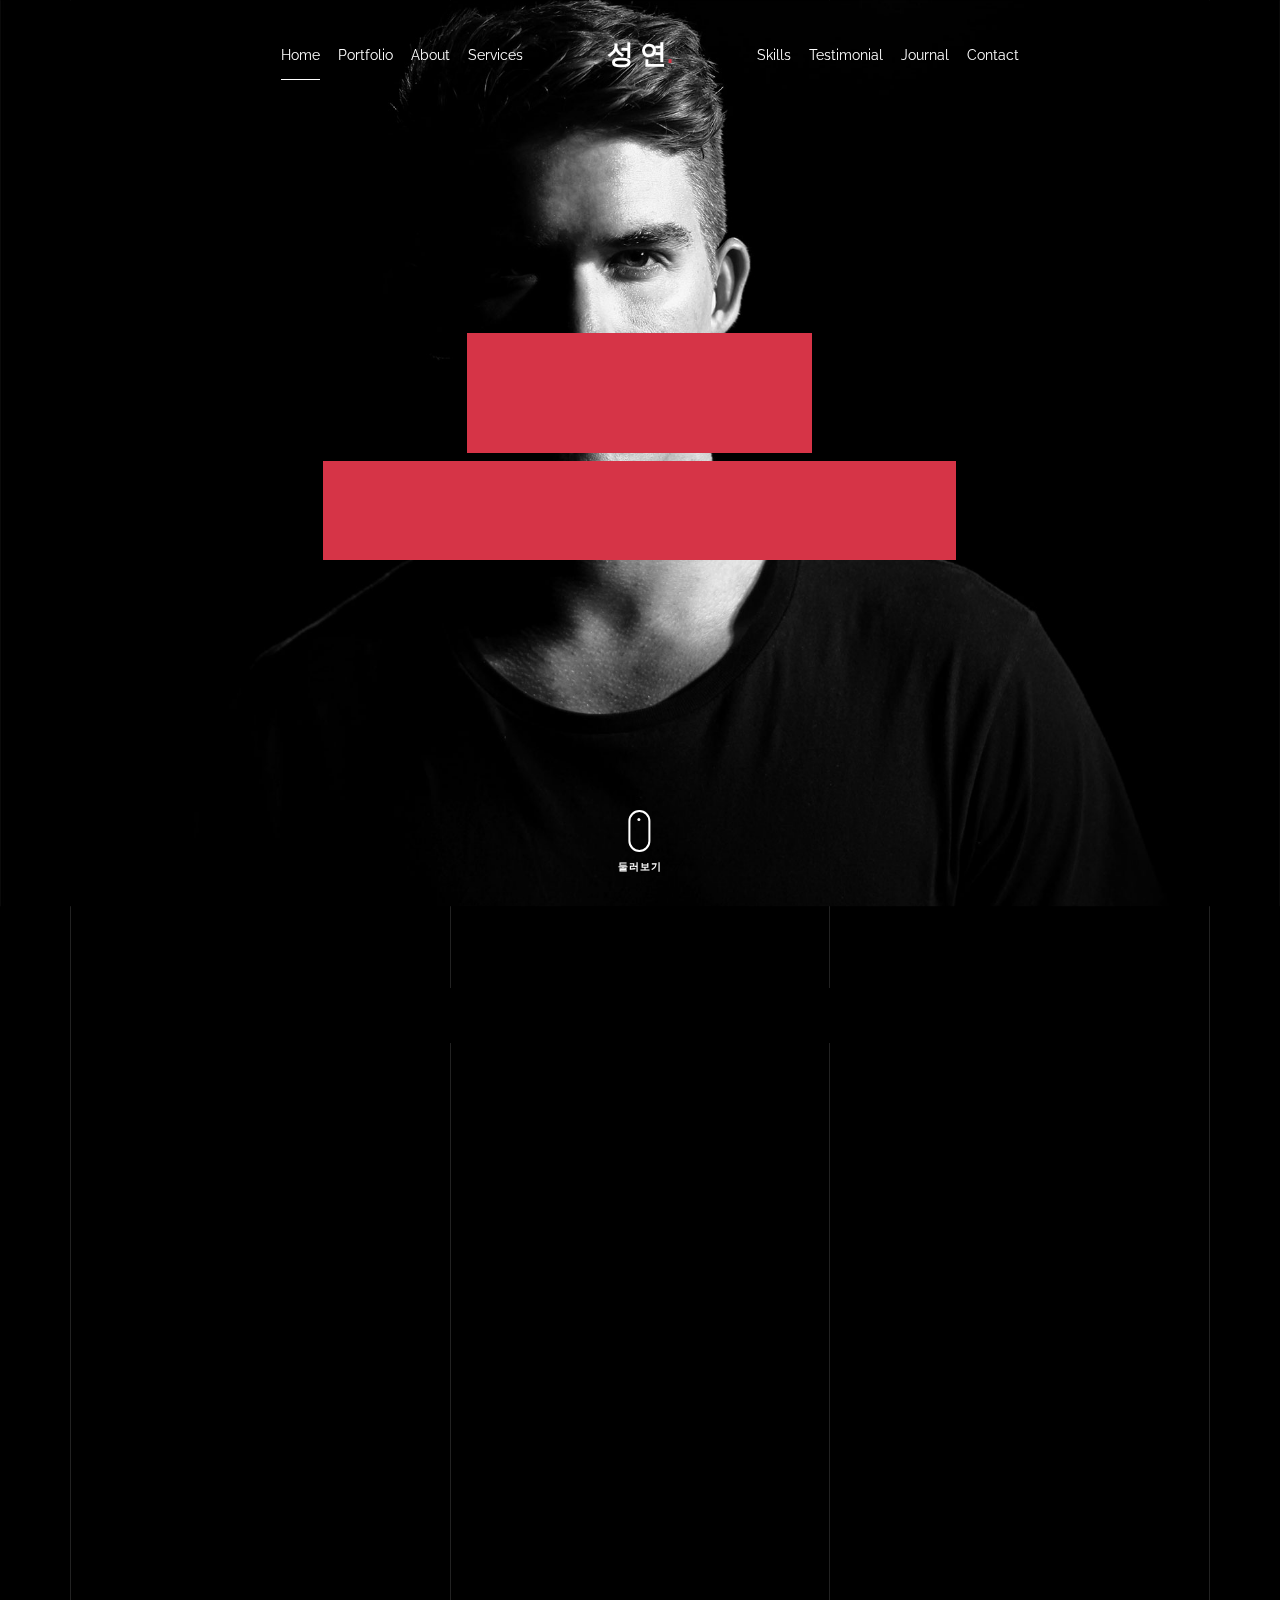
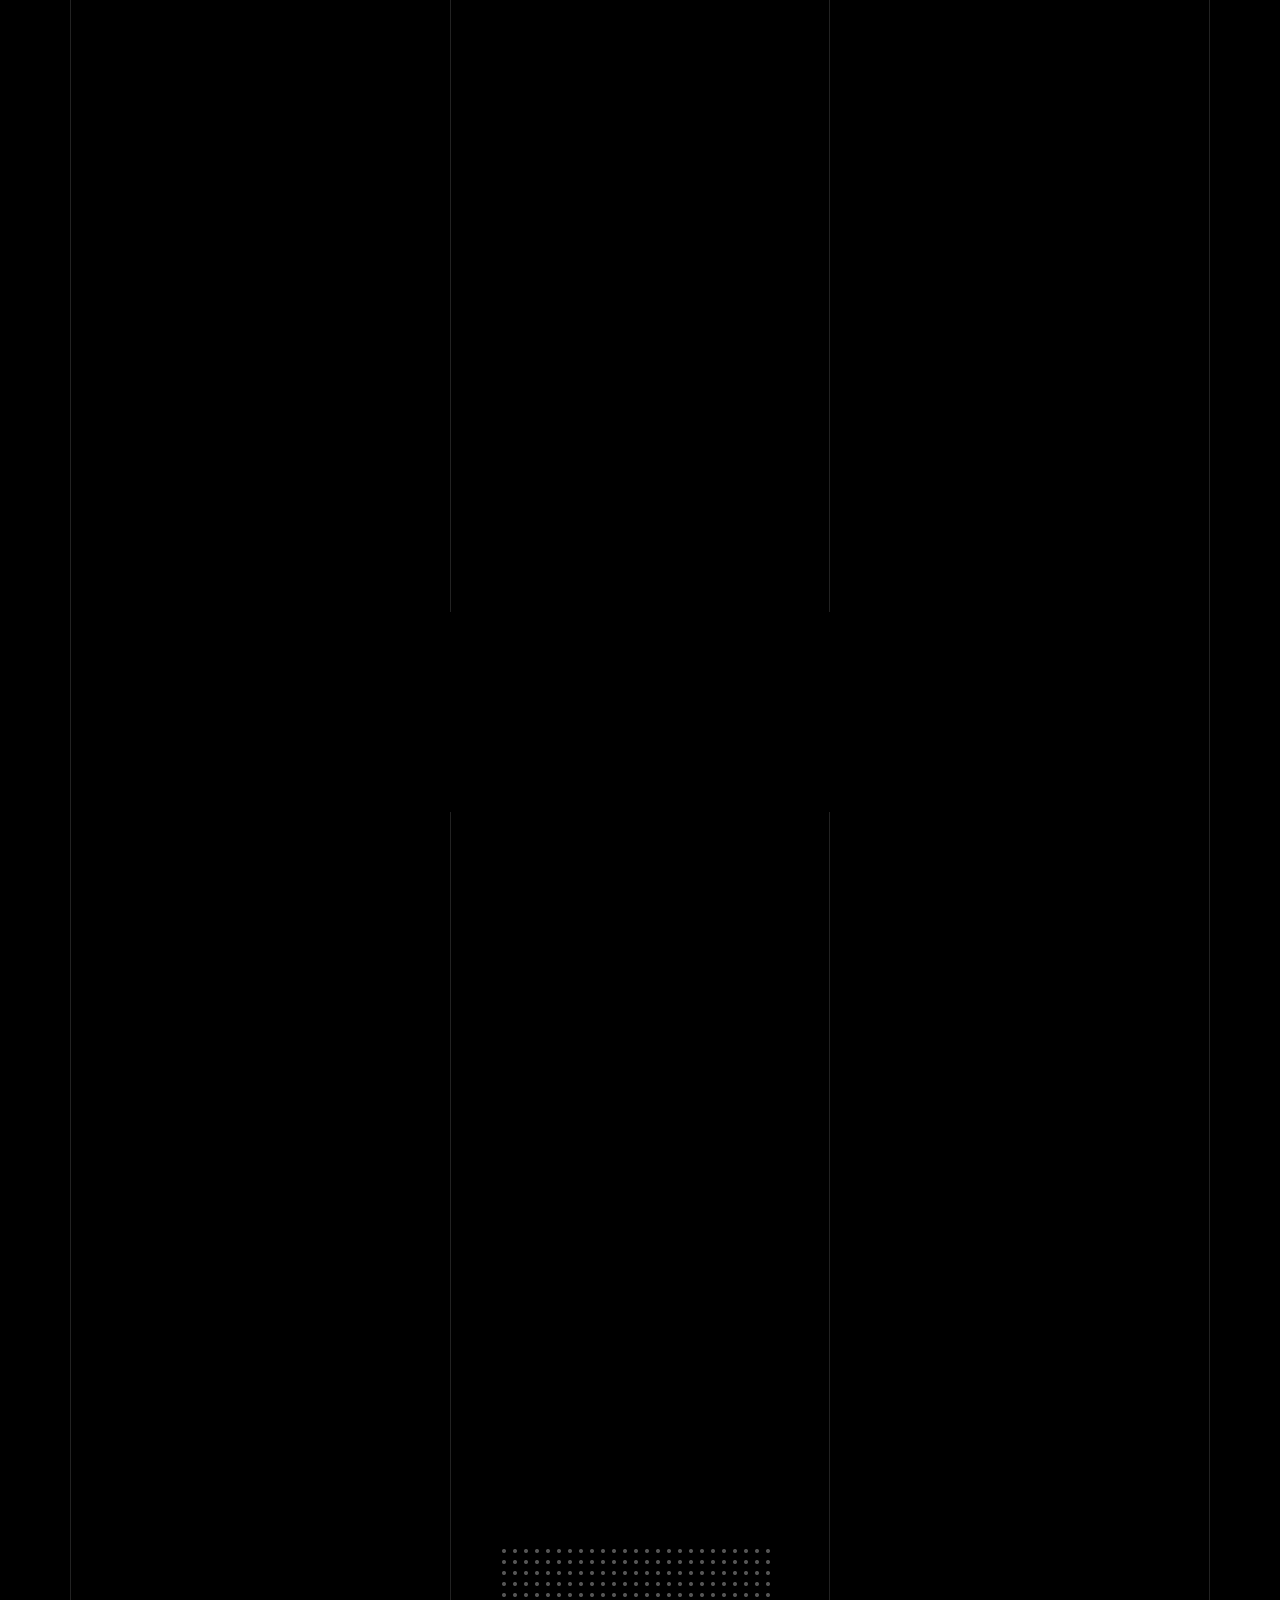
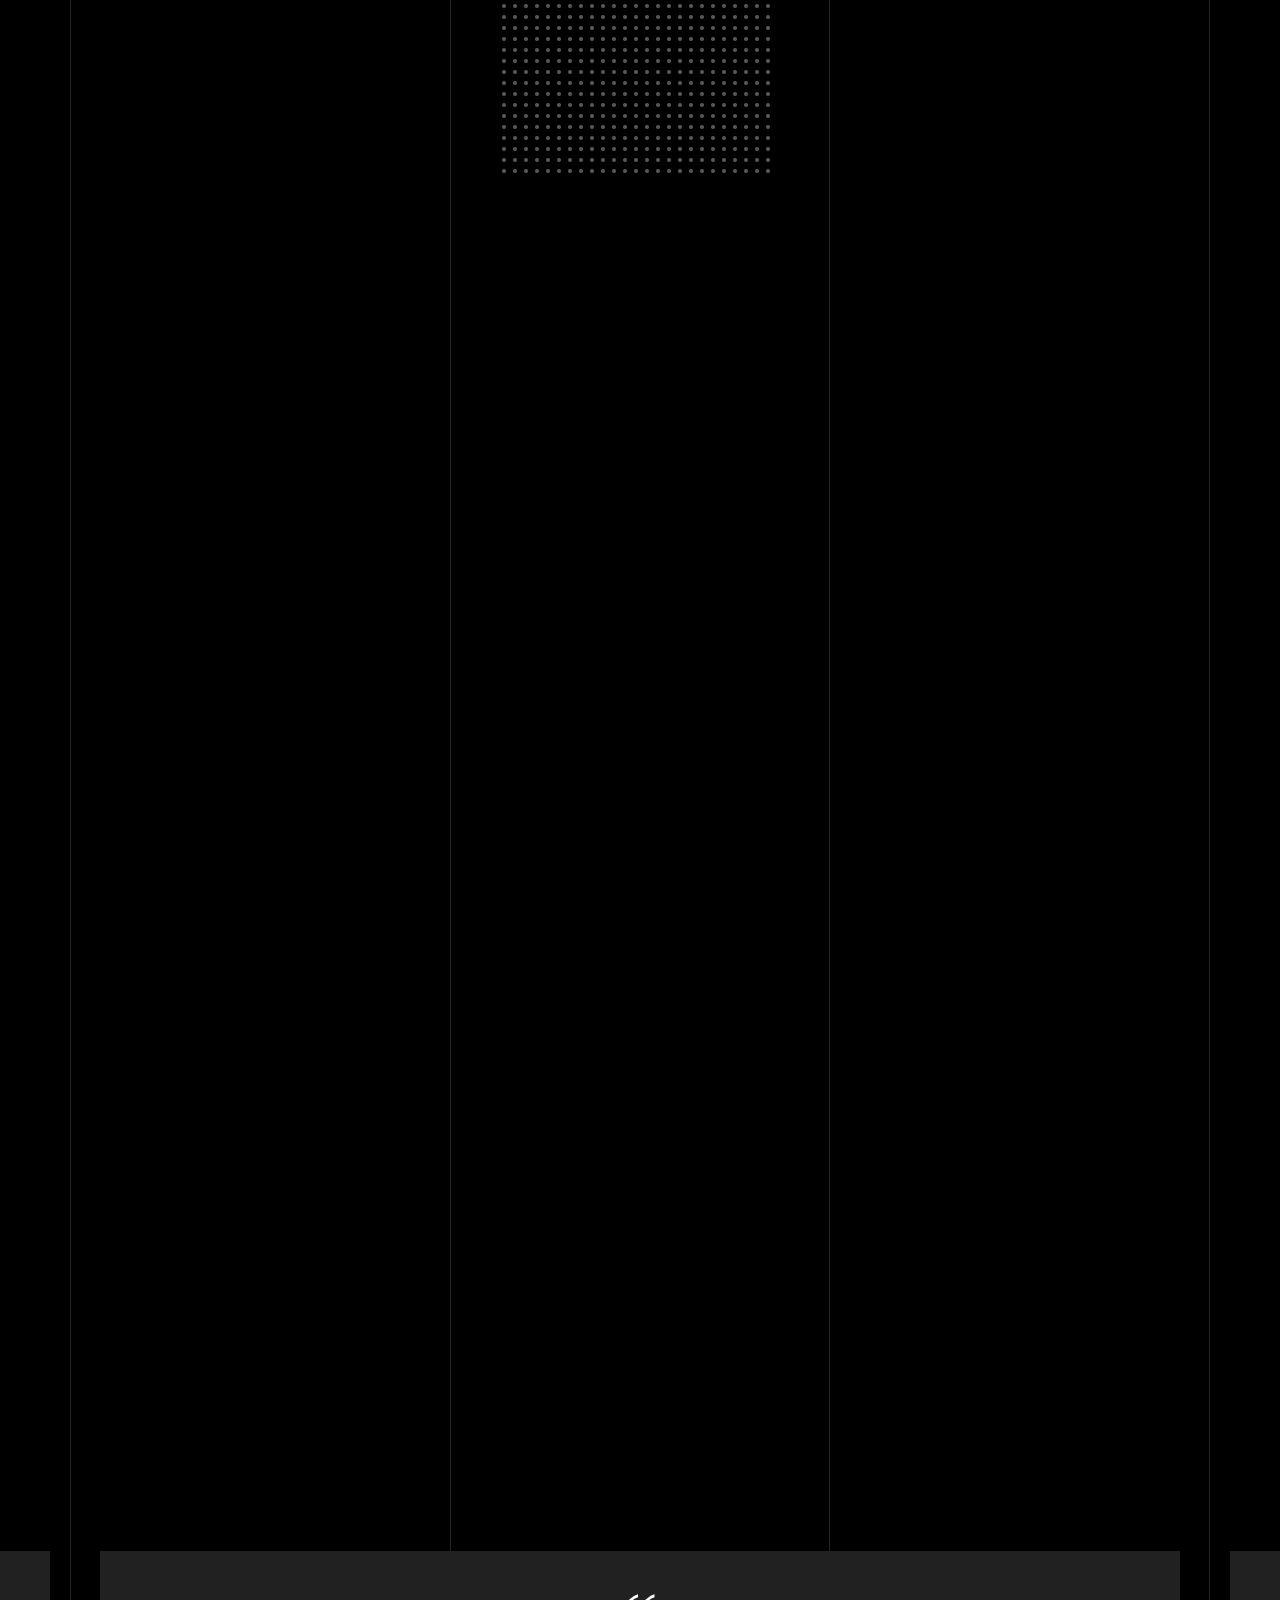
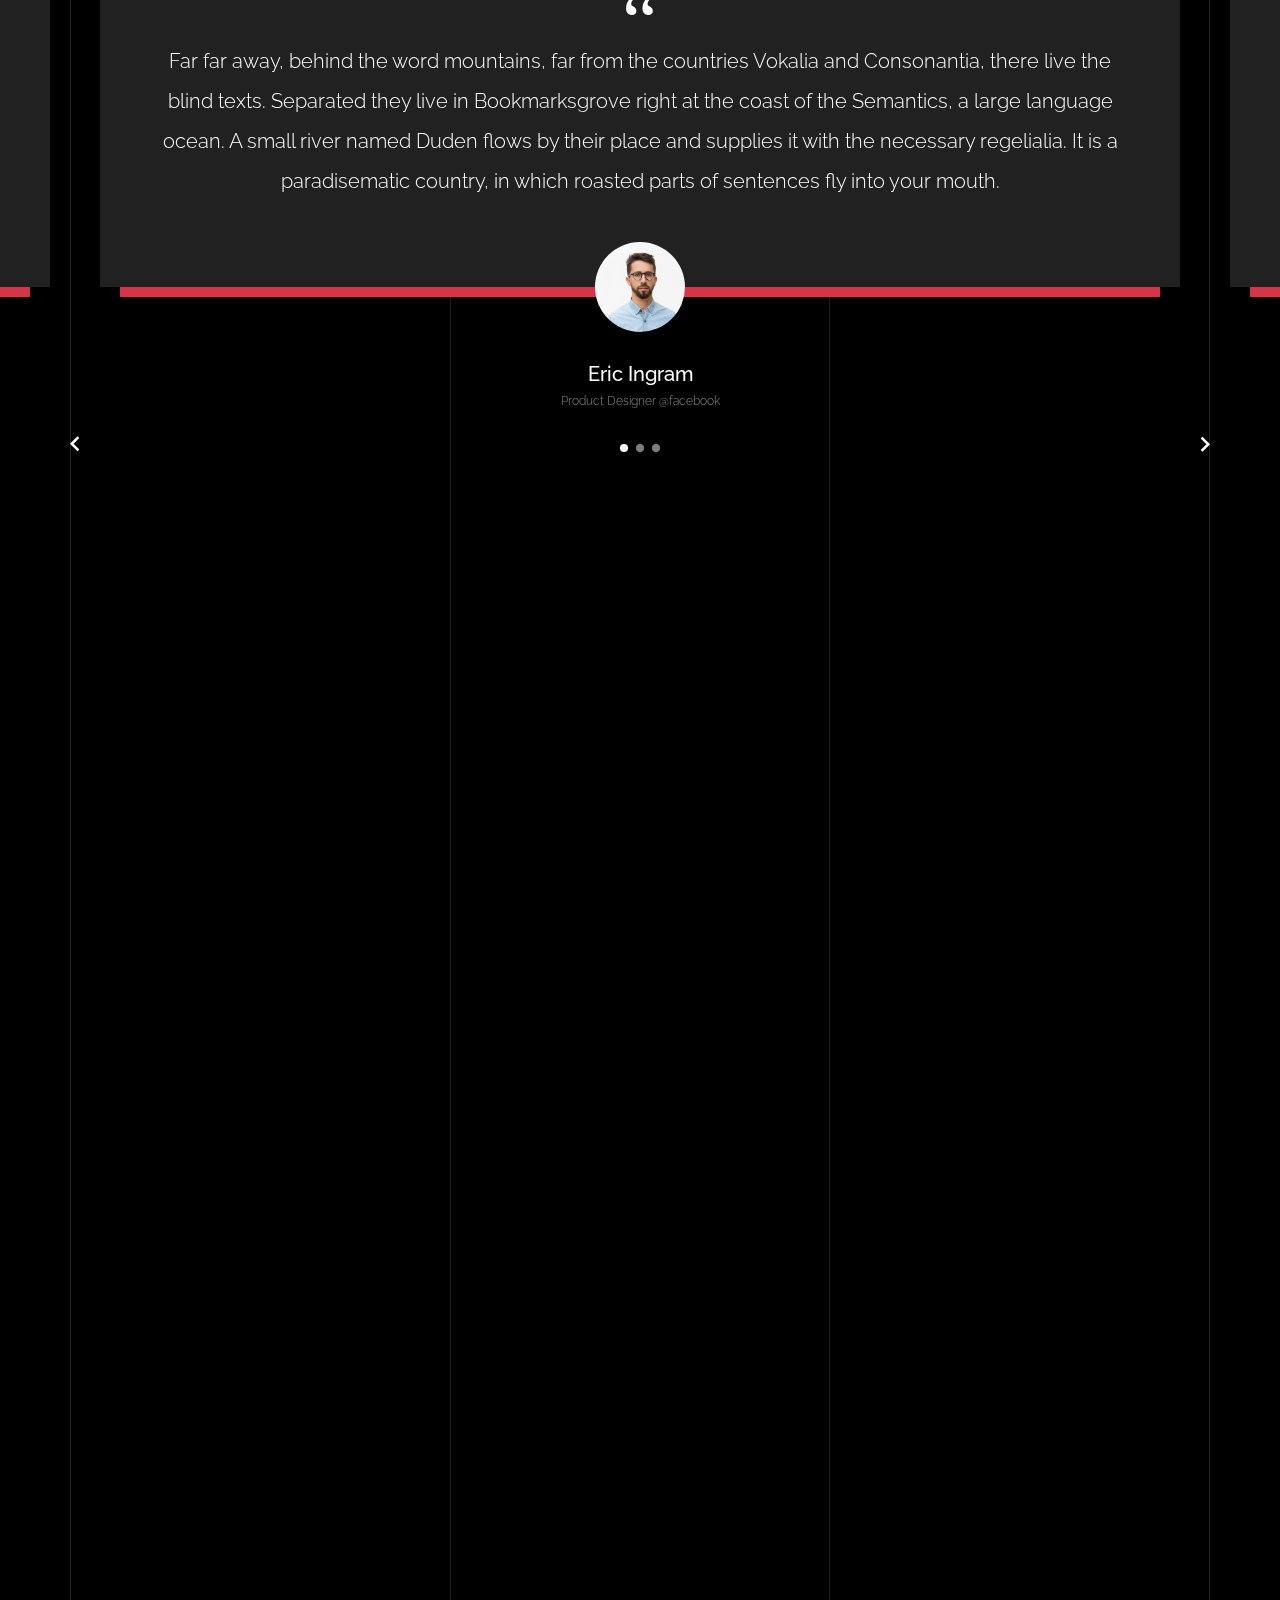
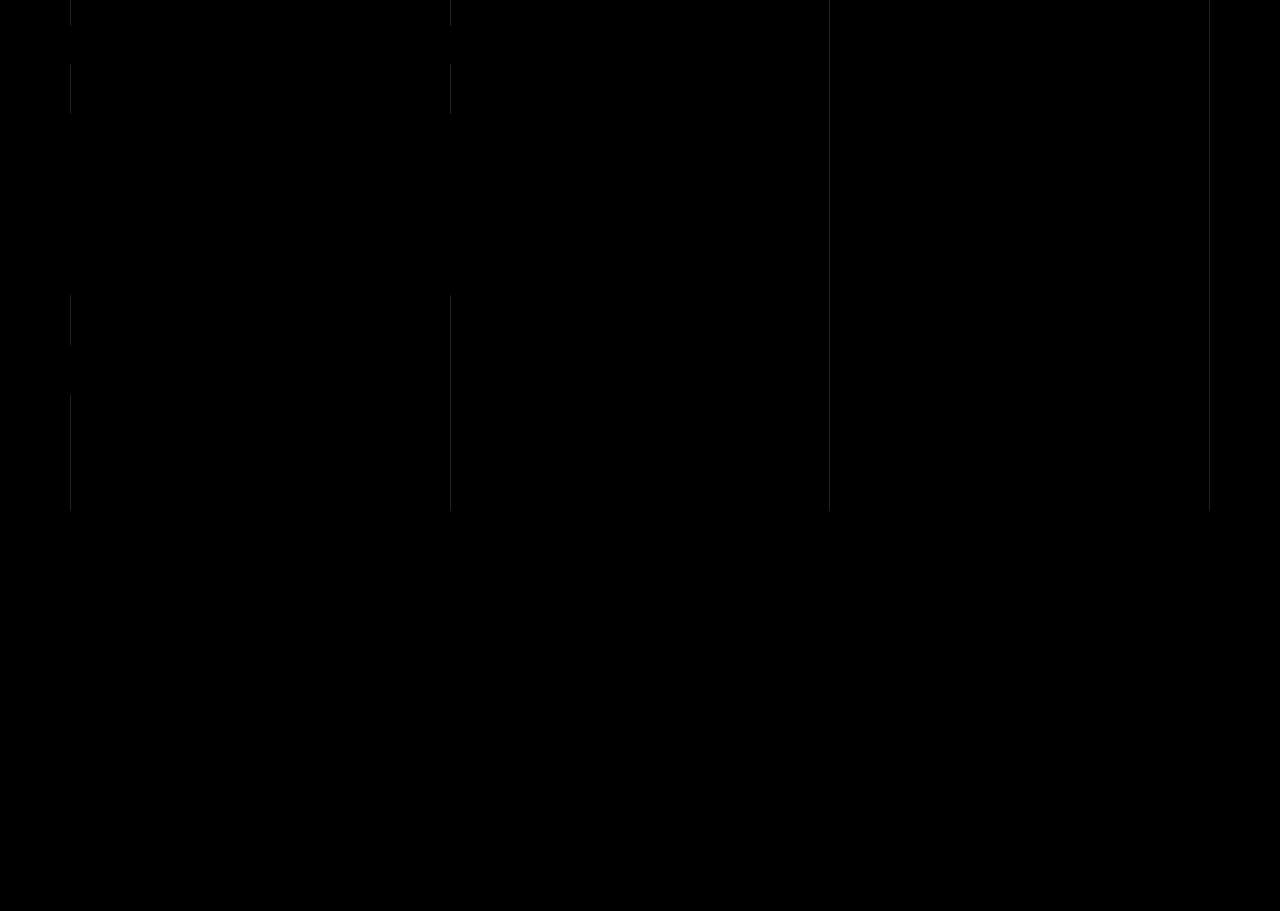
==== commit 96f59337: "footer update" ====
--- a/index.html
+++ b/index.html
@@ -680,24 +680,24 @@
           <div class="row justify-content-center">
             <div class="col-md-7">
               
-              <div class="footer-site-logo"><a href="#">Unfold<span>.</span></a></div>
-
-              <ul class="footer-site-social">
-                <li><a href="#">Facebook</a></li>
-                <li><a href="#">Twitter</a></li>
-                <li><a href="#">Instagram</a></li>
-                <li><a href="#">Dribbble</a></li>
-                <li><a href="#">Behance</a></li>
-              </ul>
-
-              <p class="site-copyright">
+              <div class="footer-site-logo"><a href="https://sohottoday.github.io/">성 연<span>.</span></a></div>
+
+            <ul class="footer-site-social">
+              <li><a href="https://github.com/Sohottoday">Github</a></li>
+              <!-- <li><a href="#">Twitter</a></li> -->
+              <!-- <li><a href="#">Instagram</a></li> -->
+              <!-- <li><a href="#">Dribbble</a></li> -->
+              <!-- <li><a href="#">Behance</a></li> -->
+            </ul>
+
+            <p class="site-copyright">
                 
                 <!-- Link back to Colorlib can't be removed. Template is licensed under CC BY 3.0. -->
                 Copyright &copy;
                 <script>
                   document.write(new Date().getFullYear());
                 </script> All rights reserved | This template is made with <i class="icon-heart"
-                  aria-hidden="true"></i> by <a href="https://colorlib.com" target="_blank">Colorlib</a>
+                  aria-hidden="true"></i> by <a href="https://github.com/Sohottoday" target="_blank">성 연</a>
                 <!-- Link back to Colorlib can't be removed. Template is licensed under CC BY 3.0. -->
               
               </p>
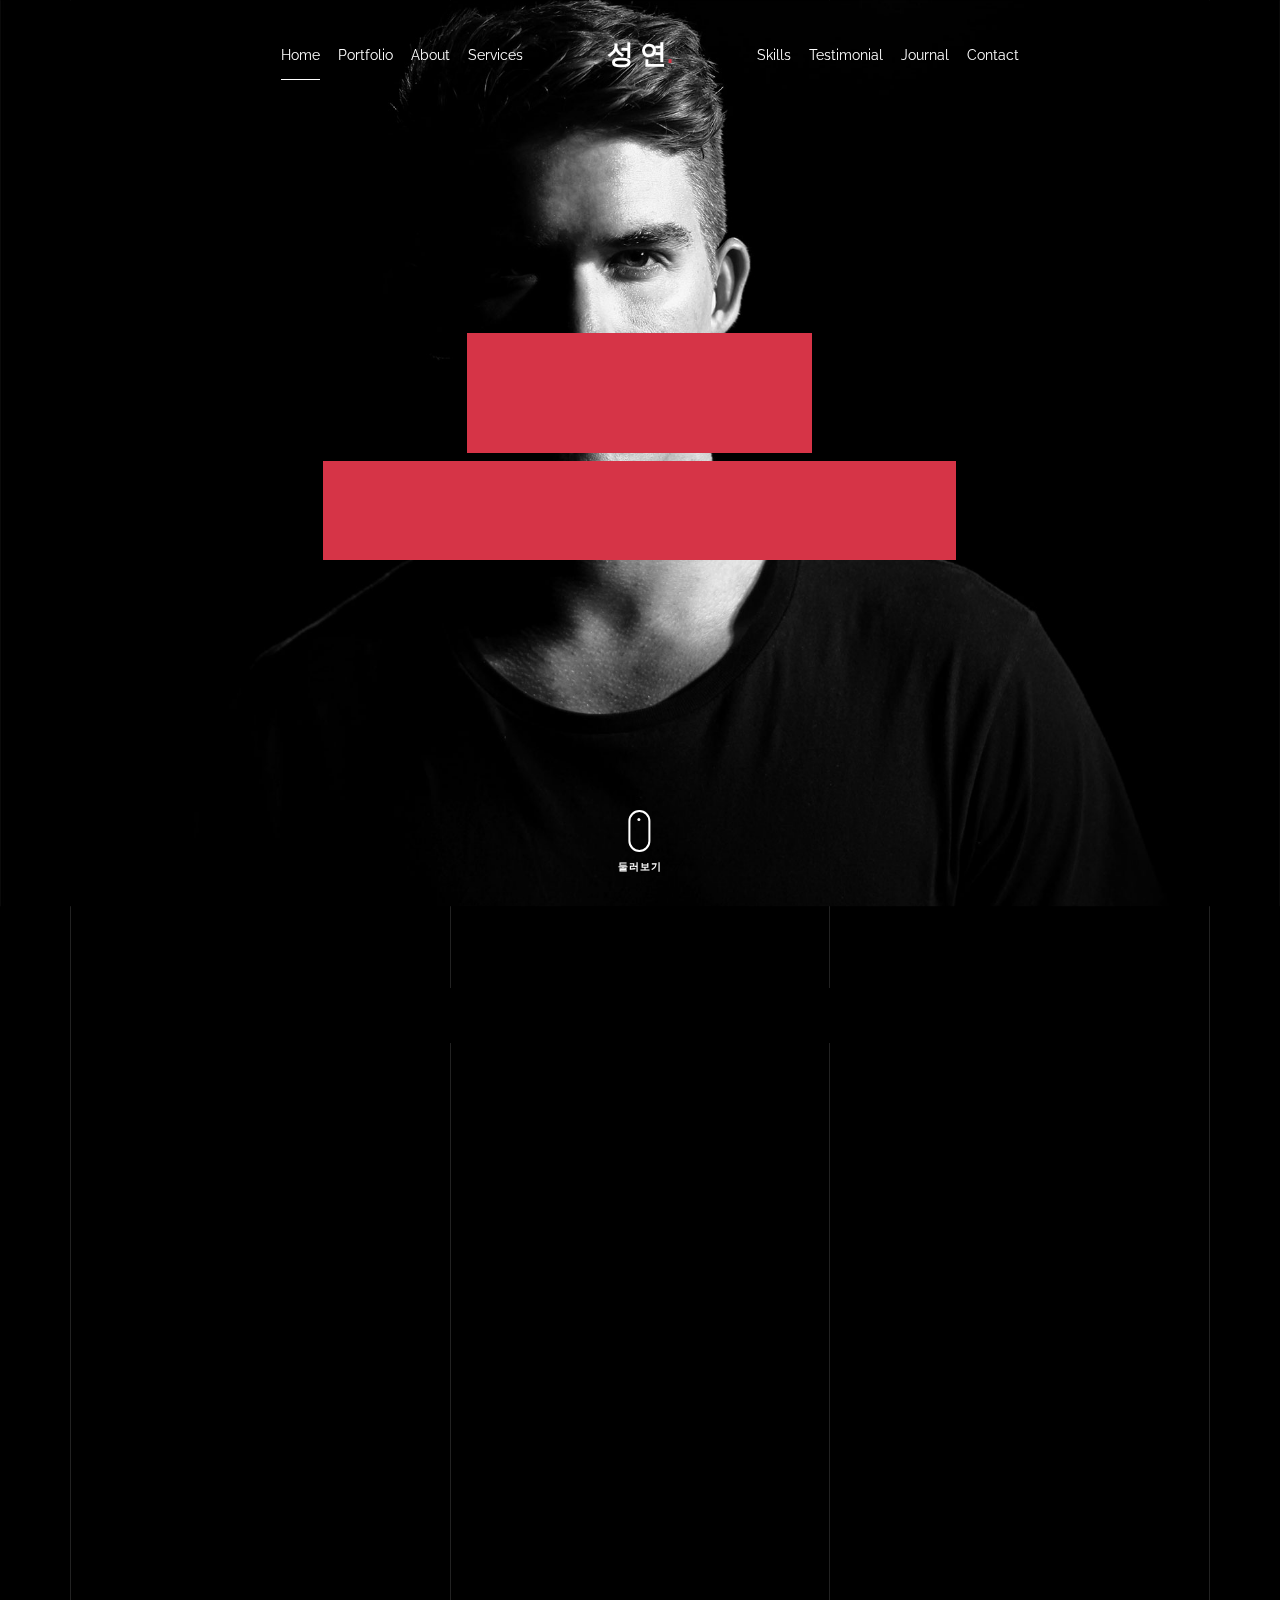
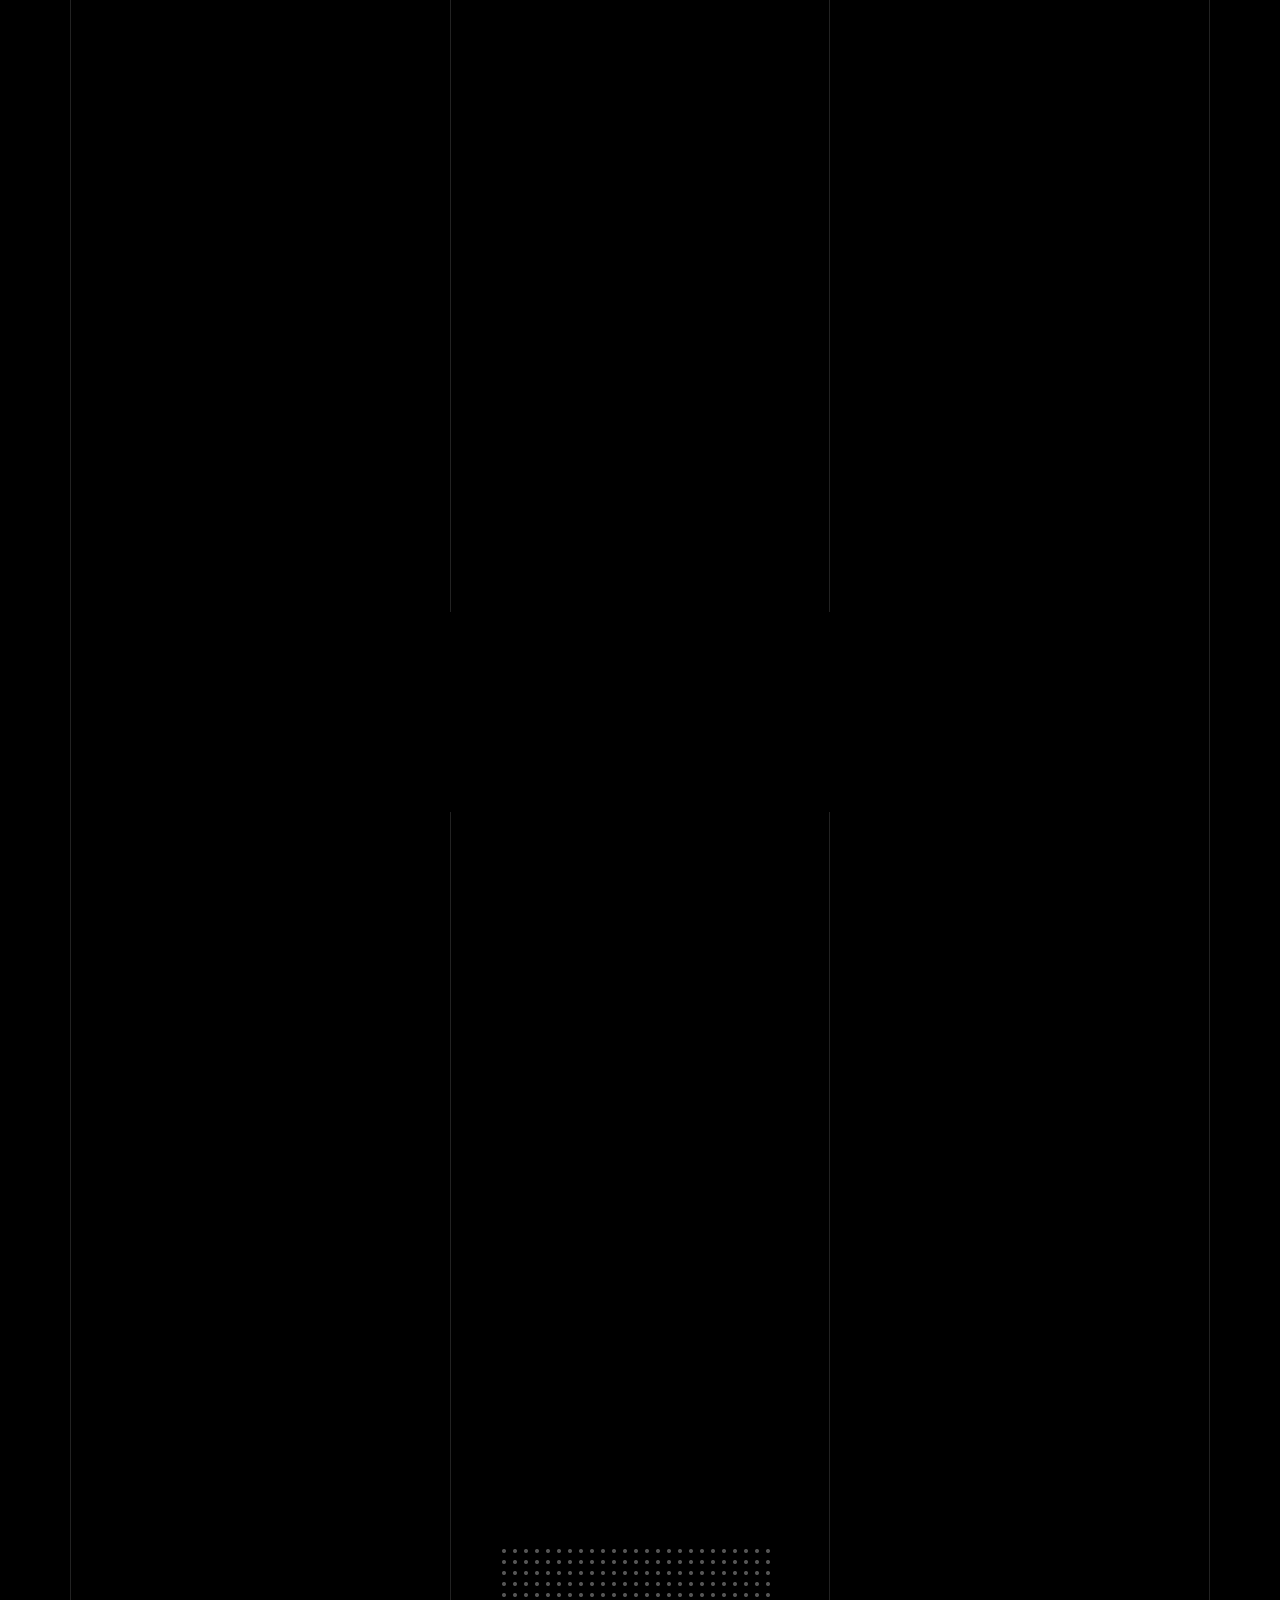
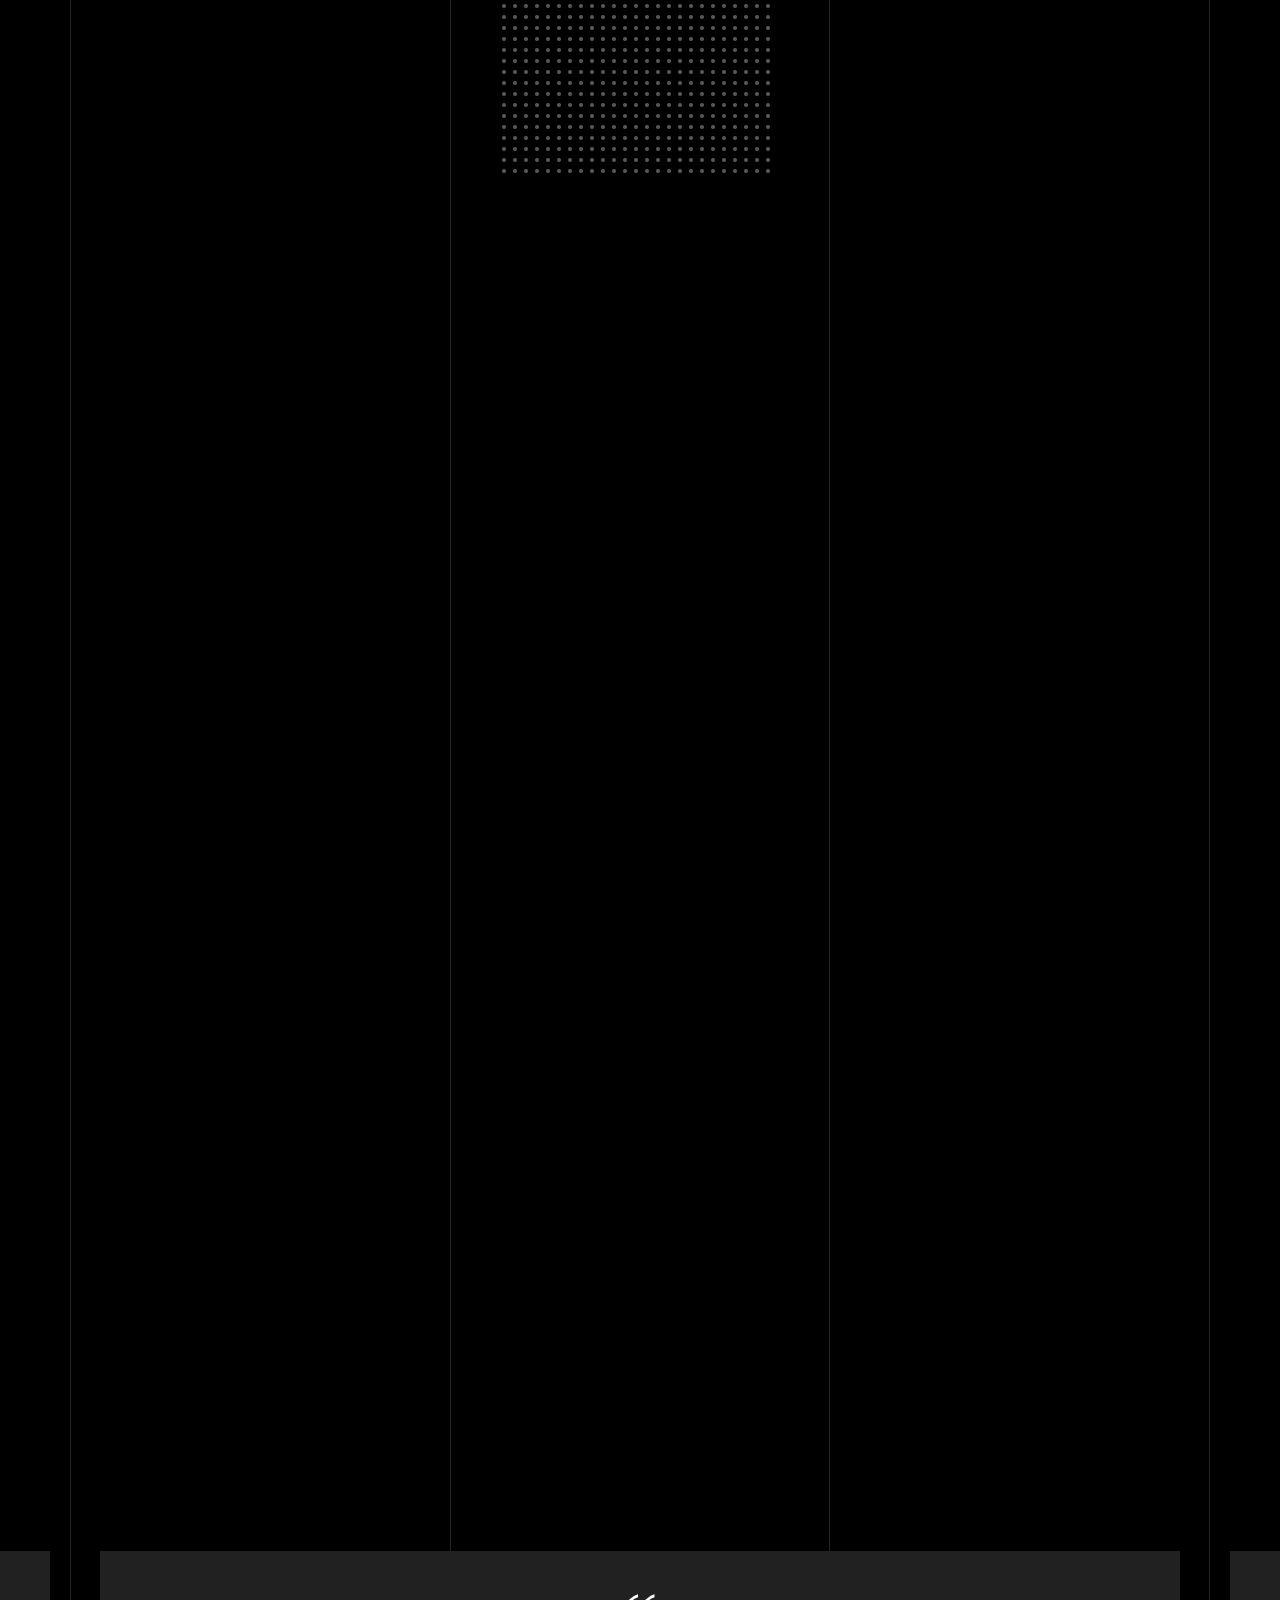
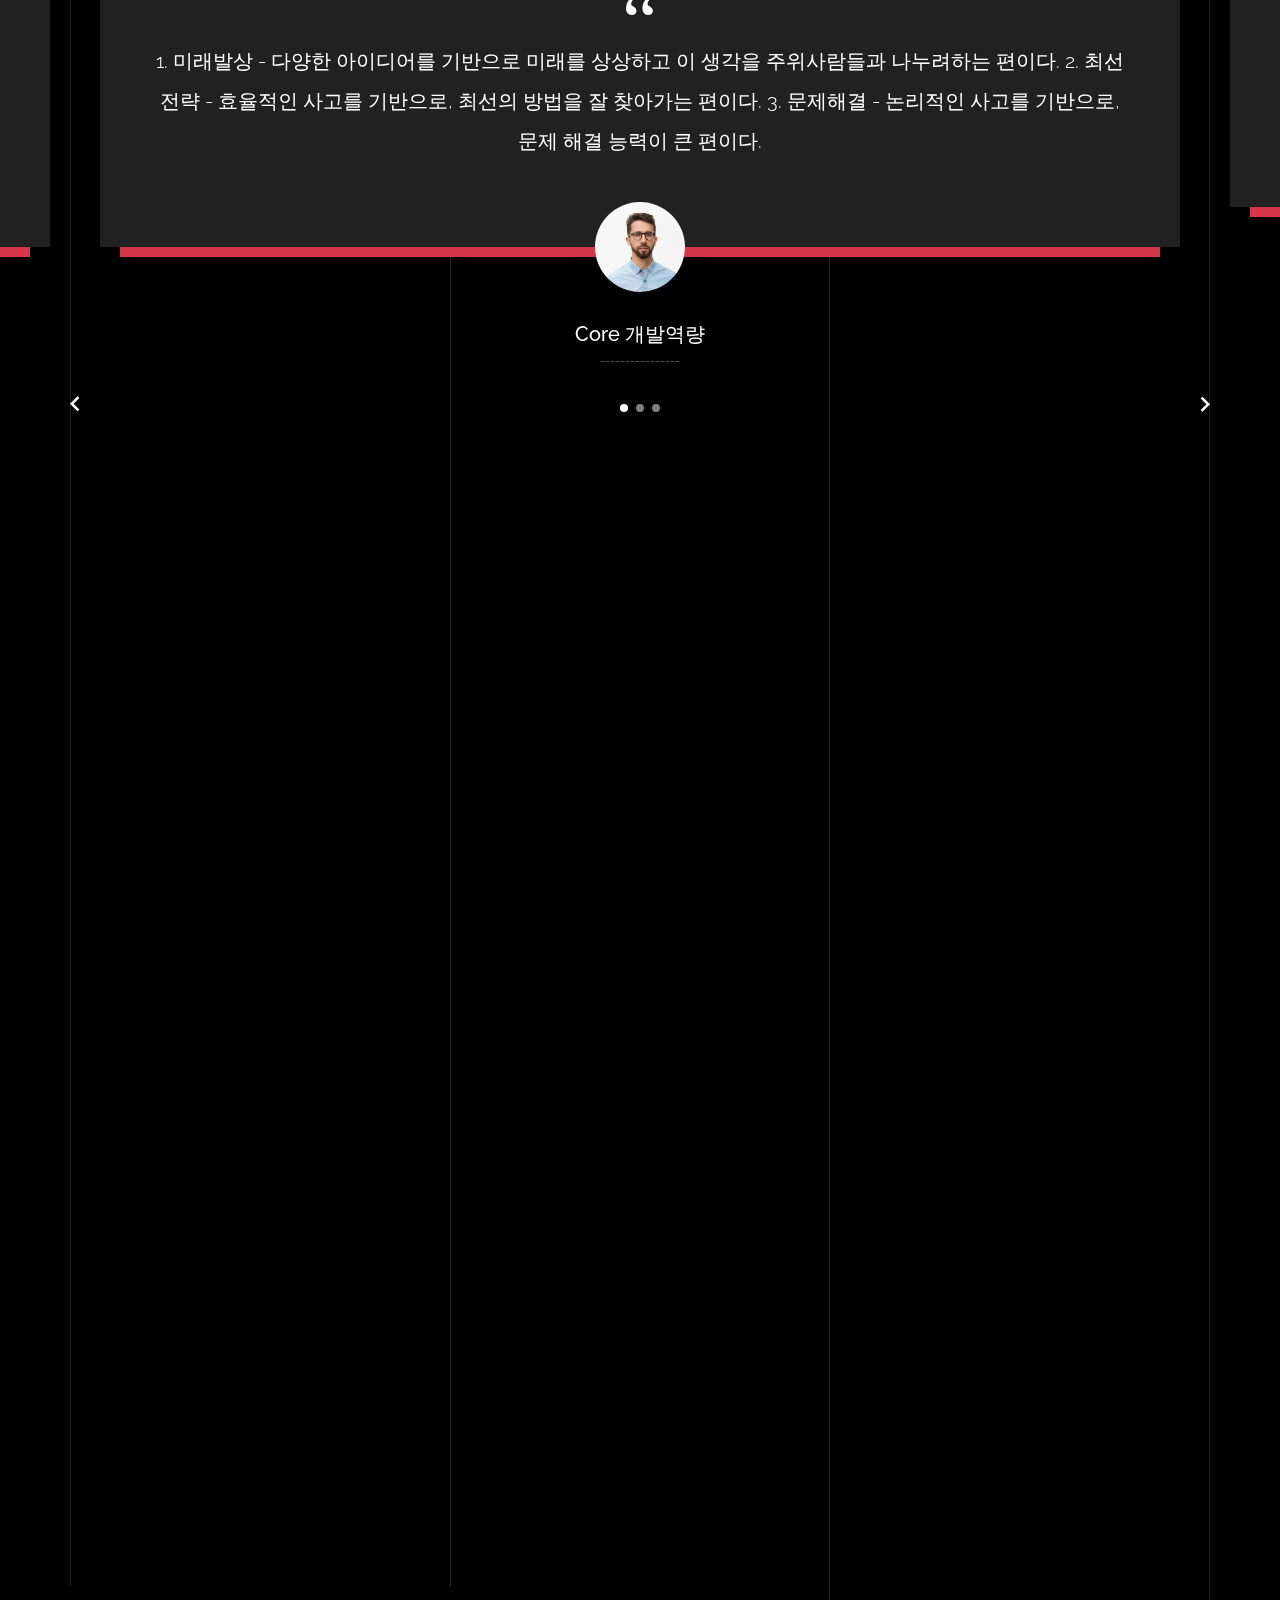
==== commit 1782c8a2: "MBTI update" ====
--- a/index.html
+++ b/index.html
@@ -468,7 +468,7 @@
       <div class="unslate_co--section" id="testimonial-section">
         <div class="container">
           <div class="section-heading-wrap text-center mb-5">
-            <h2 class="heading-h2 text-center divider"><span class="gsap-reveal">My Happy Clients</span></h2>
+            <h2 class="heading-h2 text-center divider"><span class="gsap-reveal">MBTI 검사 결과</span></h2>
             <span class="gsap-reveal"><img src="images/divider.png" alt="divider" width="76"></span>
           </div>
         </div>
@@ -479,14 +479,16 @@
               <div class="testimonial-inner-bg">
                 <span class="quote">&ldquo;</span>
                 <blockquote>
-                  Far far away, behind the word mountains, far from the countries Vokalia and Consonantia, there live the blind texts. Separated they live in Bookmarksgrove right at the coast of the Semantics, a large language ocean. A small river named Duden flows by their place and supplies it with the necessary regelialia. It is a paradisematic country, in which roasted parts of sentences fly into your mouth.
+                  1. 미래발상 - 다양한 아이디어를 기반으로 미래를 상상하고 이 생각을 주위사람들과 나누려하는 편이다.
+                  2. 최선전략 - 효율적인 사고를 기반으로, 최선의 방법을 잘 찾아가는 편이다.
+                  3. 문제해결 - 논리적인 사고를 기반으로, 문제 해결 능력이 큰 편이다.
                 </blockquote>
               </div>
               
               <div class="testimonial-author-info">
                 <img src="images/person_man_1.jpg" alt="Image">
-                <h3>Eric Ingram</h3>
-                <span class="d-block position">Product Designer @facebook</span>
+                <h3>Core 개발역량</h3>
+                <span class="d-block position">----------------</span>
               </div>
 
             </div>
@@ -496,14 +498,14 @@
               <div class="testimonial-inner-bg">
                 <span class="quote">&ldquo;</span>
                 <blockquote>
-                  Far far away, behind the word mountains, far from the countries Vokalia and Consonantia, there live the blind texts. Separated they live in Bookmarksgrove right at the coast of the Semantics, a large language ocean. A small river named Duden flows by their place and supplies it with the necessary regelialia. It is a paradisematic country, in which roasted parts of sentences fly into your mouth.
+                  매우 안정적인 심리상태를 보이고 있으며, 자존감 또한 매우 높은 상태입니다. 지속가능하도록 스스로 관리하는 것이 좋습니다.
                 </blockquote>
               </div>
               
               <div class="testimonial-author-info">
                 <img src="images/person_man_2.jpg" alt="Image">
-                <h3>Ryan Mullins</h3>
-                <span class="d-block position">Product Designer @Shopify</span>
+                <h3>심리 상태</h3>
+                <span class="d-block position">---------------------</span>
               </div>
 
             </div>
@@ -513,14 +515,15 @@
               <div class="testimonial-inner-bg">
                 <span class="quote">&ldquo;</span>
                 <blockquote>
-                  Far far away, behind the word mountains, far from the countries Vokalia and Consonantia, there live the blind texts. Separated they live in Bookmarksgrove right at the coast of the Semantics, a large language ocean. A small river named Duden flows by their place and supplies it with the necessary regelialia. It is a paradisematic country, in which roasted parts of sentences fly into your mouth.
+                  사고성향 : 미래논리형 - 현재보다는 앞으로 발생할 일에 관심이 많으며, 인식과 판단시에는 명확한 뒷받침 근거를 중요하게 여기는 유형입니다.
+                  실행성향 : 계획주도형 - 디테일한 계획을 수립하고, 이를 바탕으로 하나씩 실천해나가는 성향의 사람이며, 다양한 정보를 통해 본인이 주도적으로 행동하는 유형입니다.
                 </blockquote>
               </div>
               
               <div class="testimonial-author-info">
                 <img src="images/person_woman_1.jpg" alt="Image">
-                <h3>Erica Miller</h3>
-                <span class="d-block position">Product Designer @Twitter</span>
+                <h3>잠재적 성향</h3>
+                <span class="d-block position">--------------------</span>
               </div>
 
             </div>
